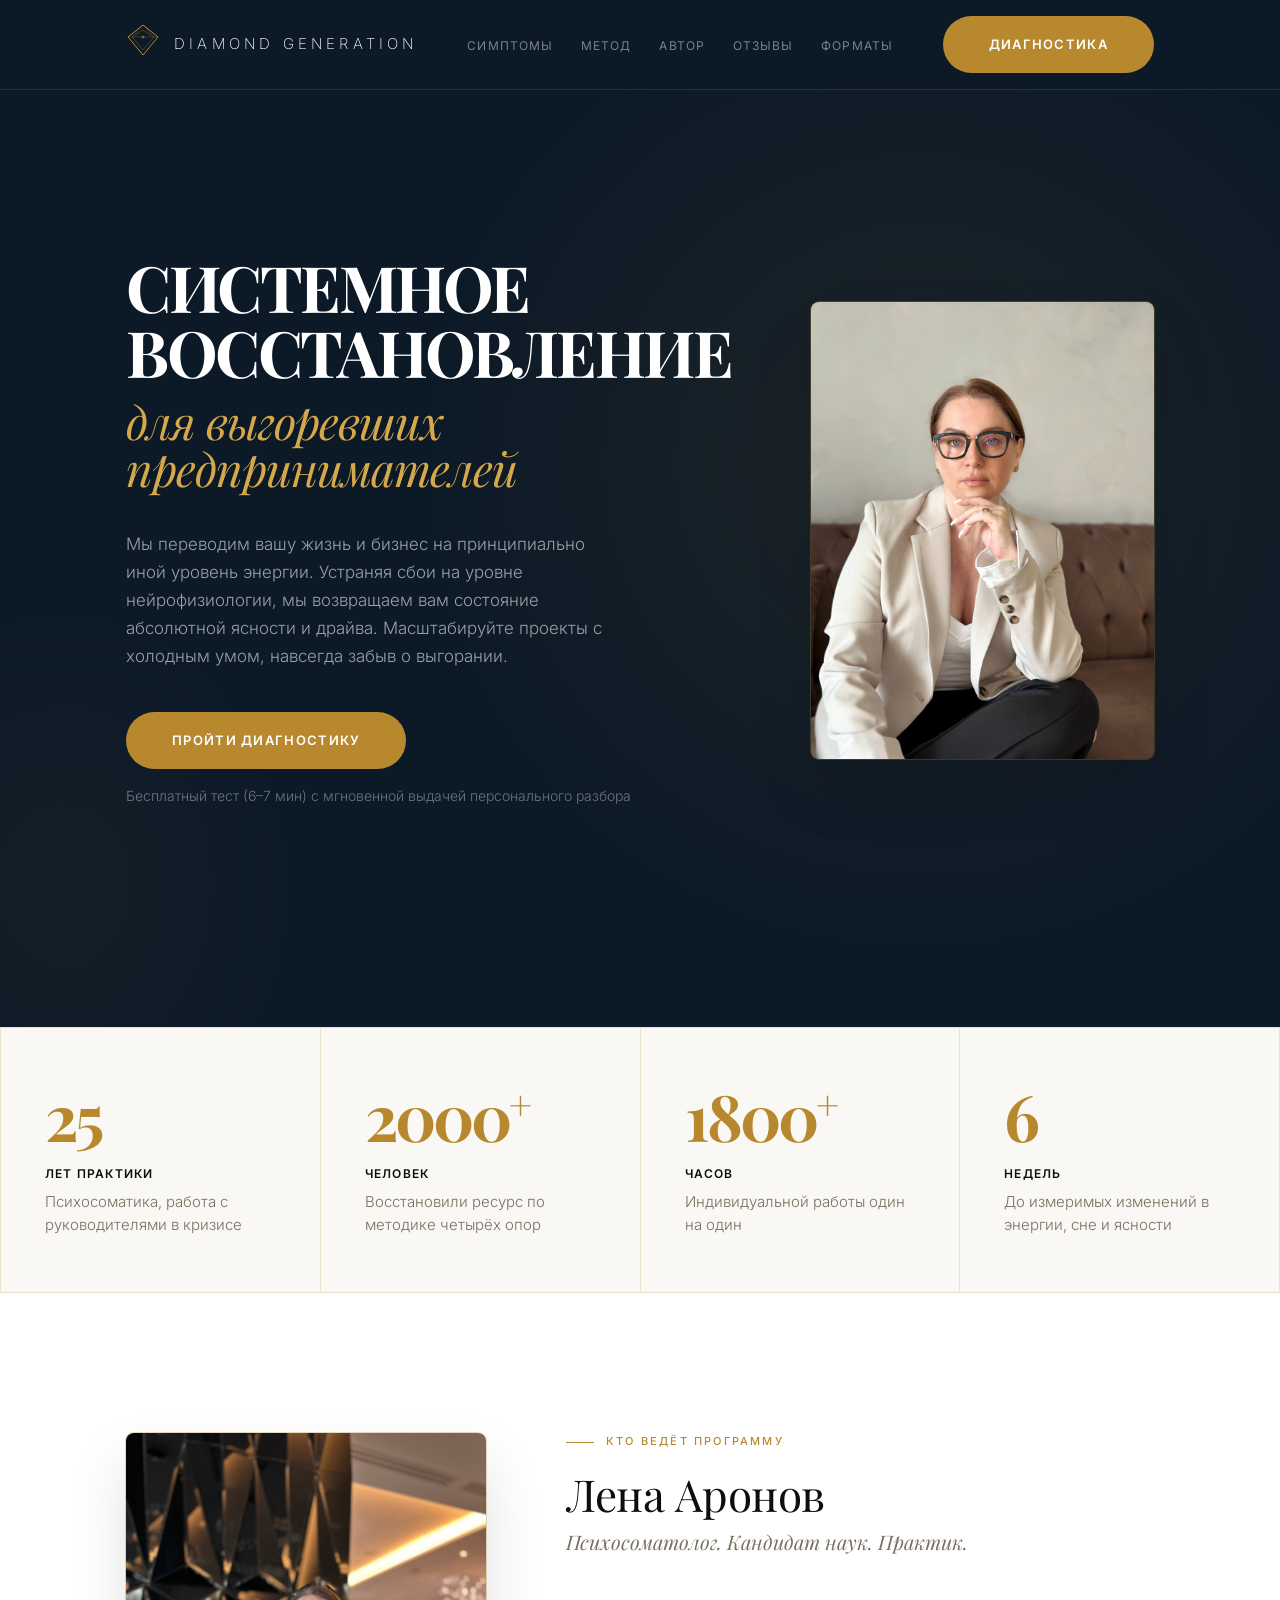
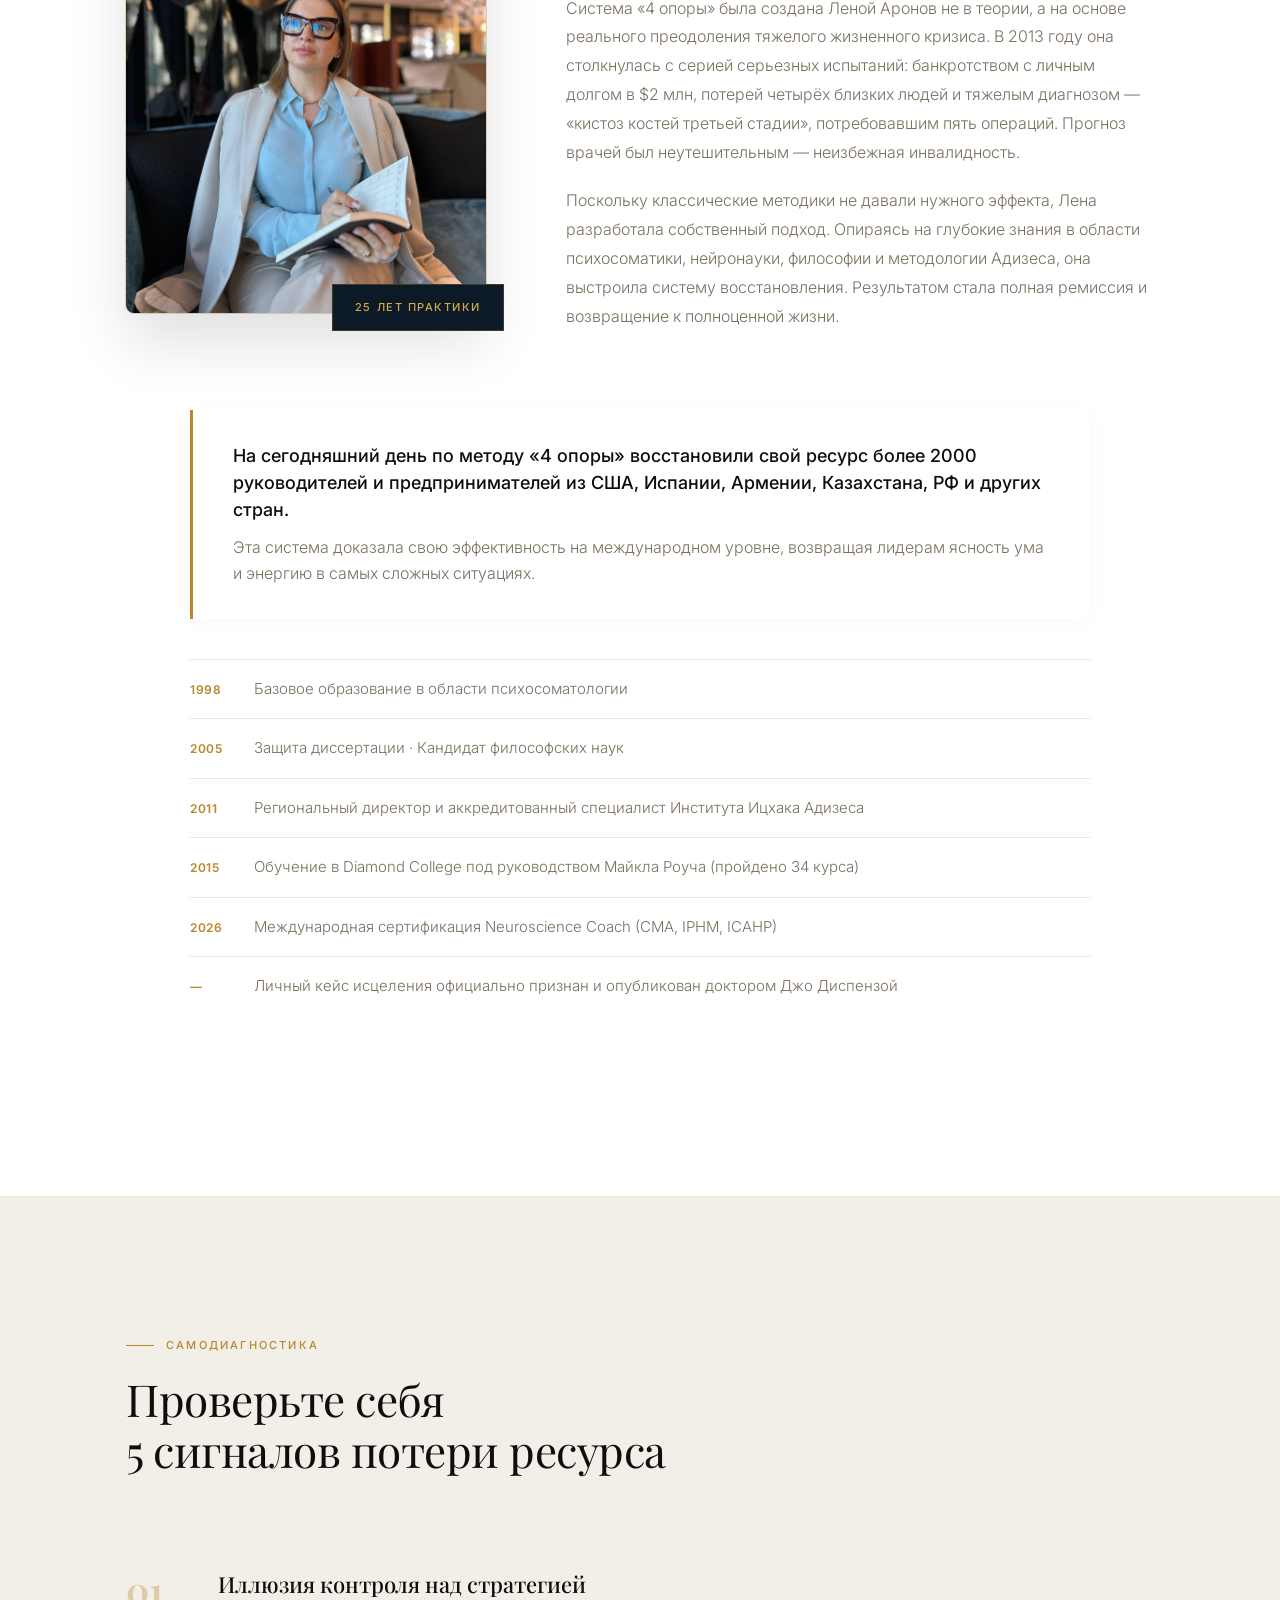
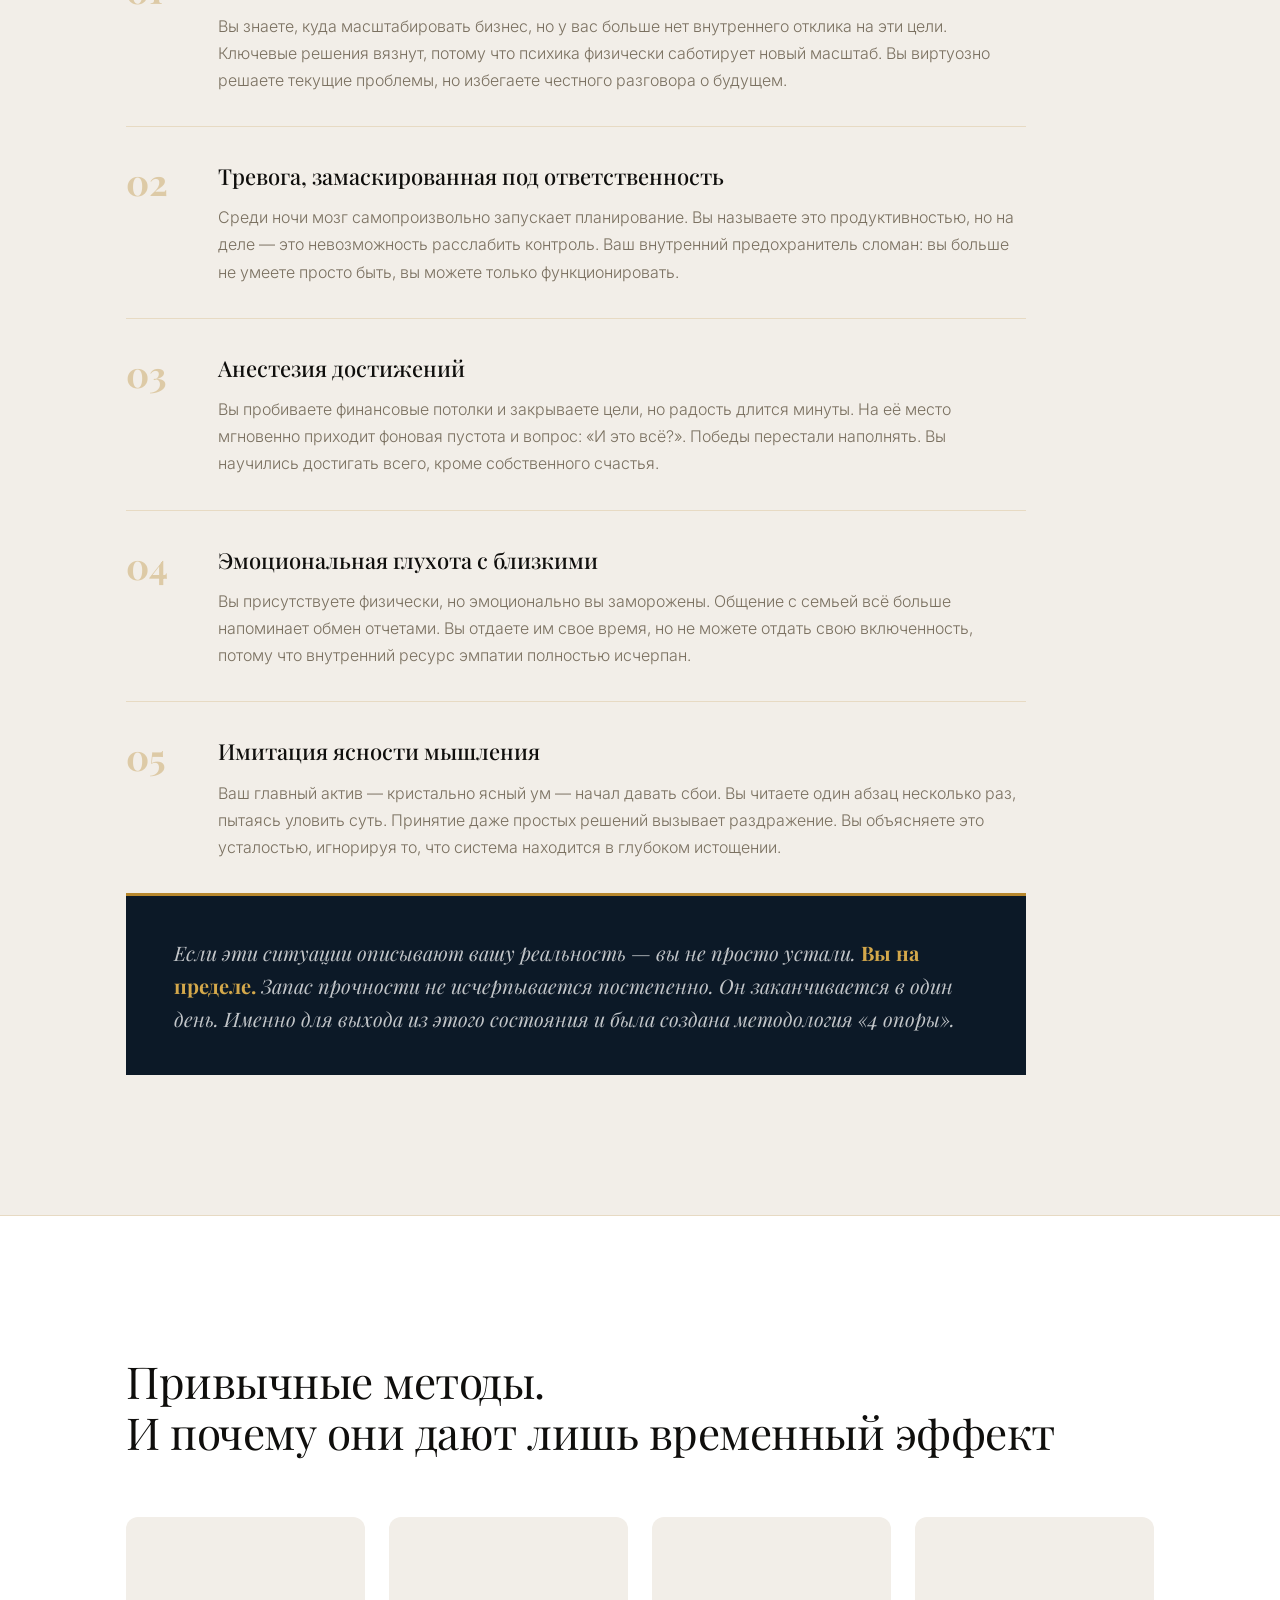
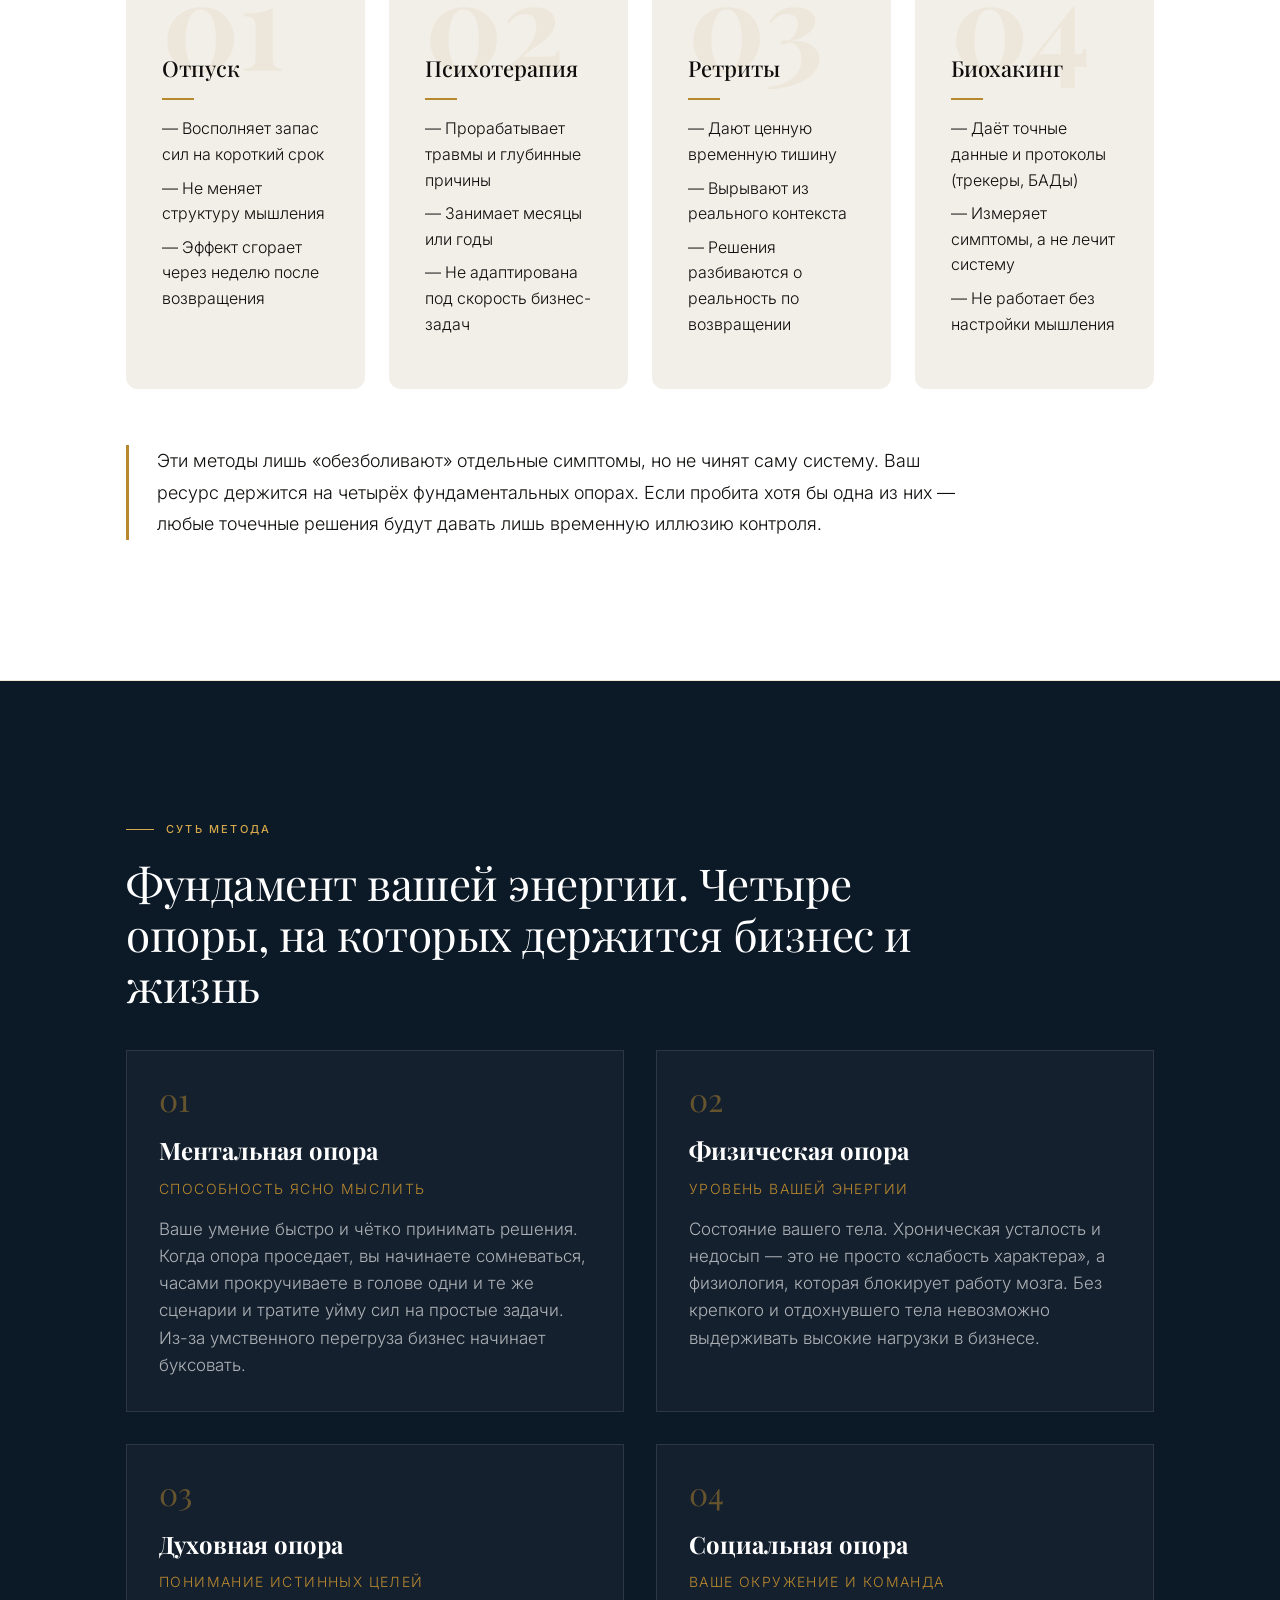
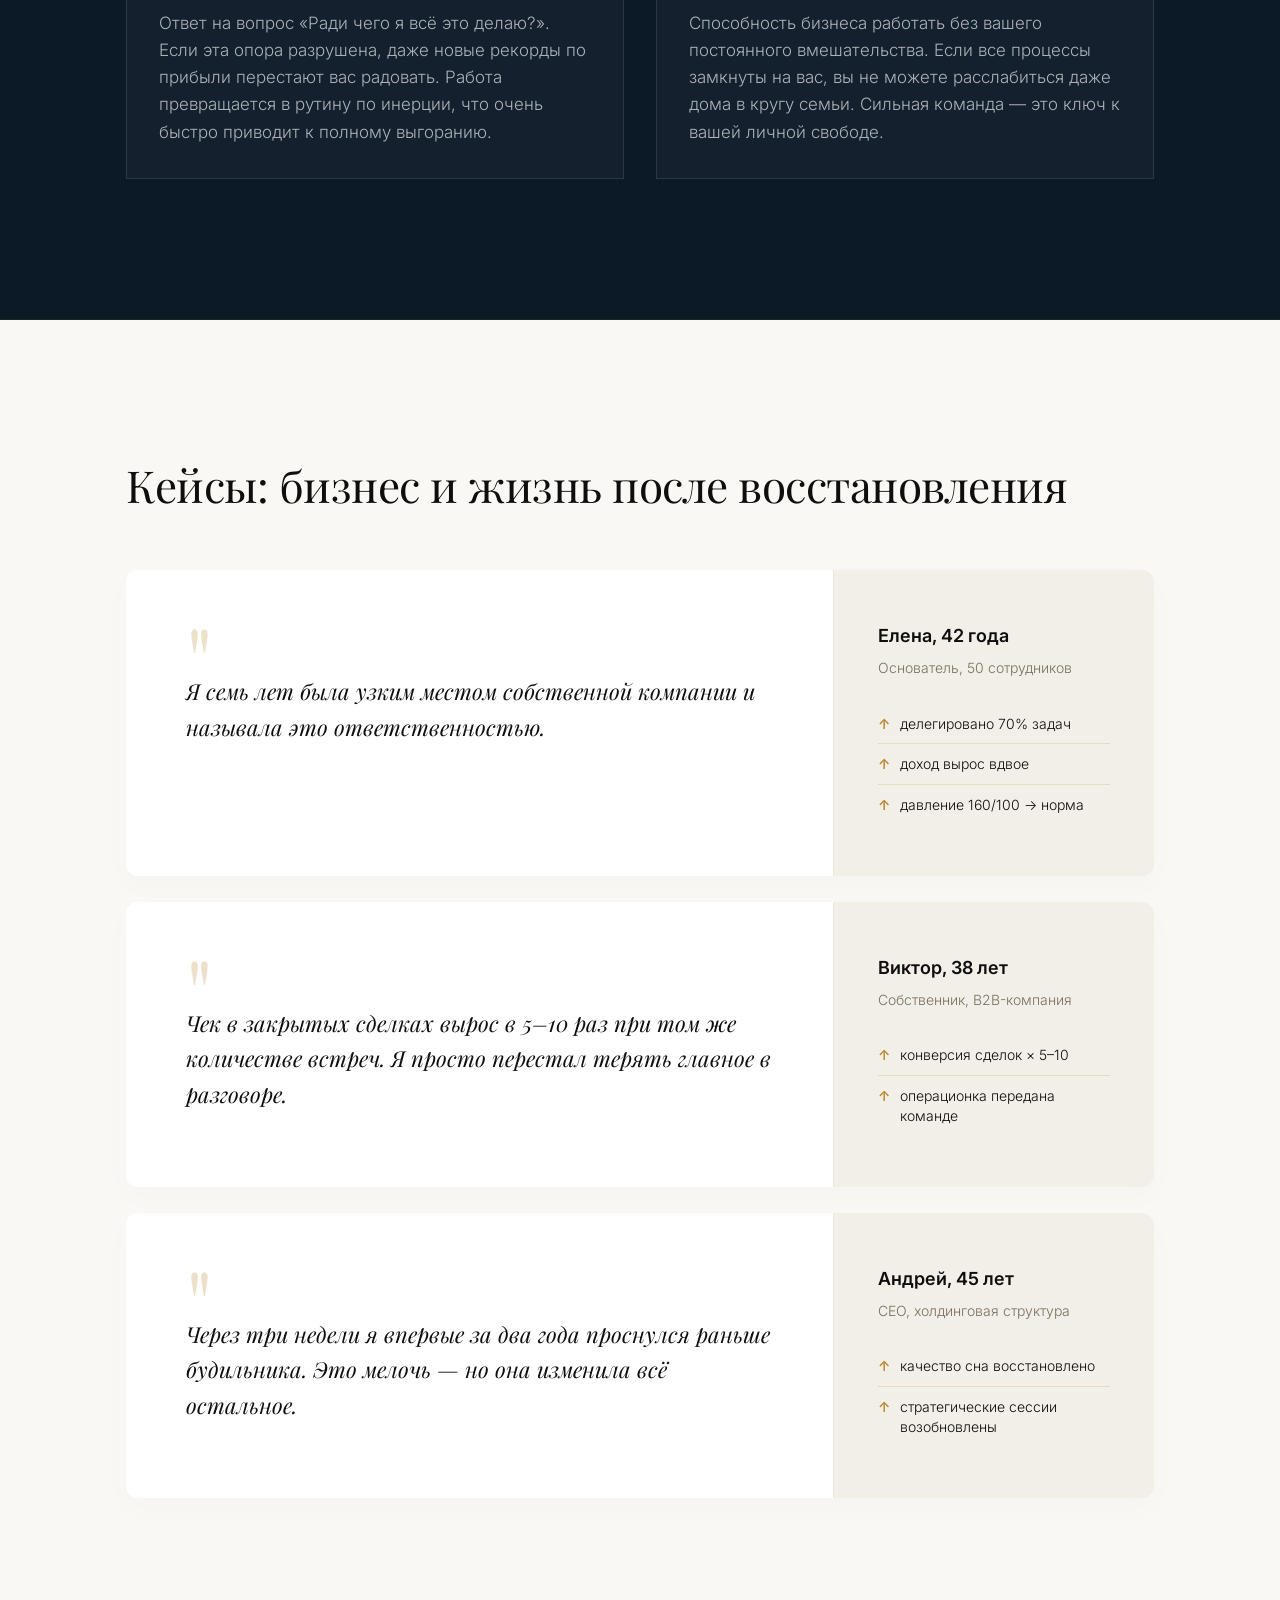
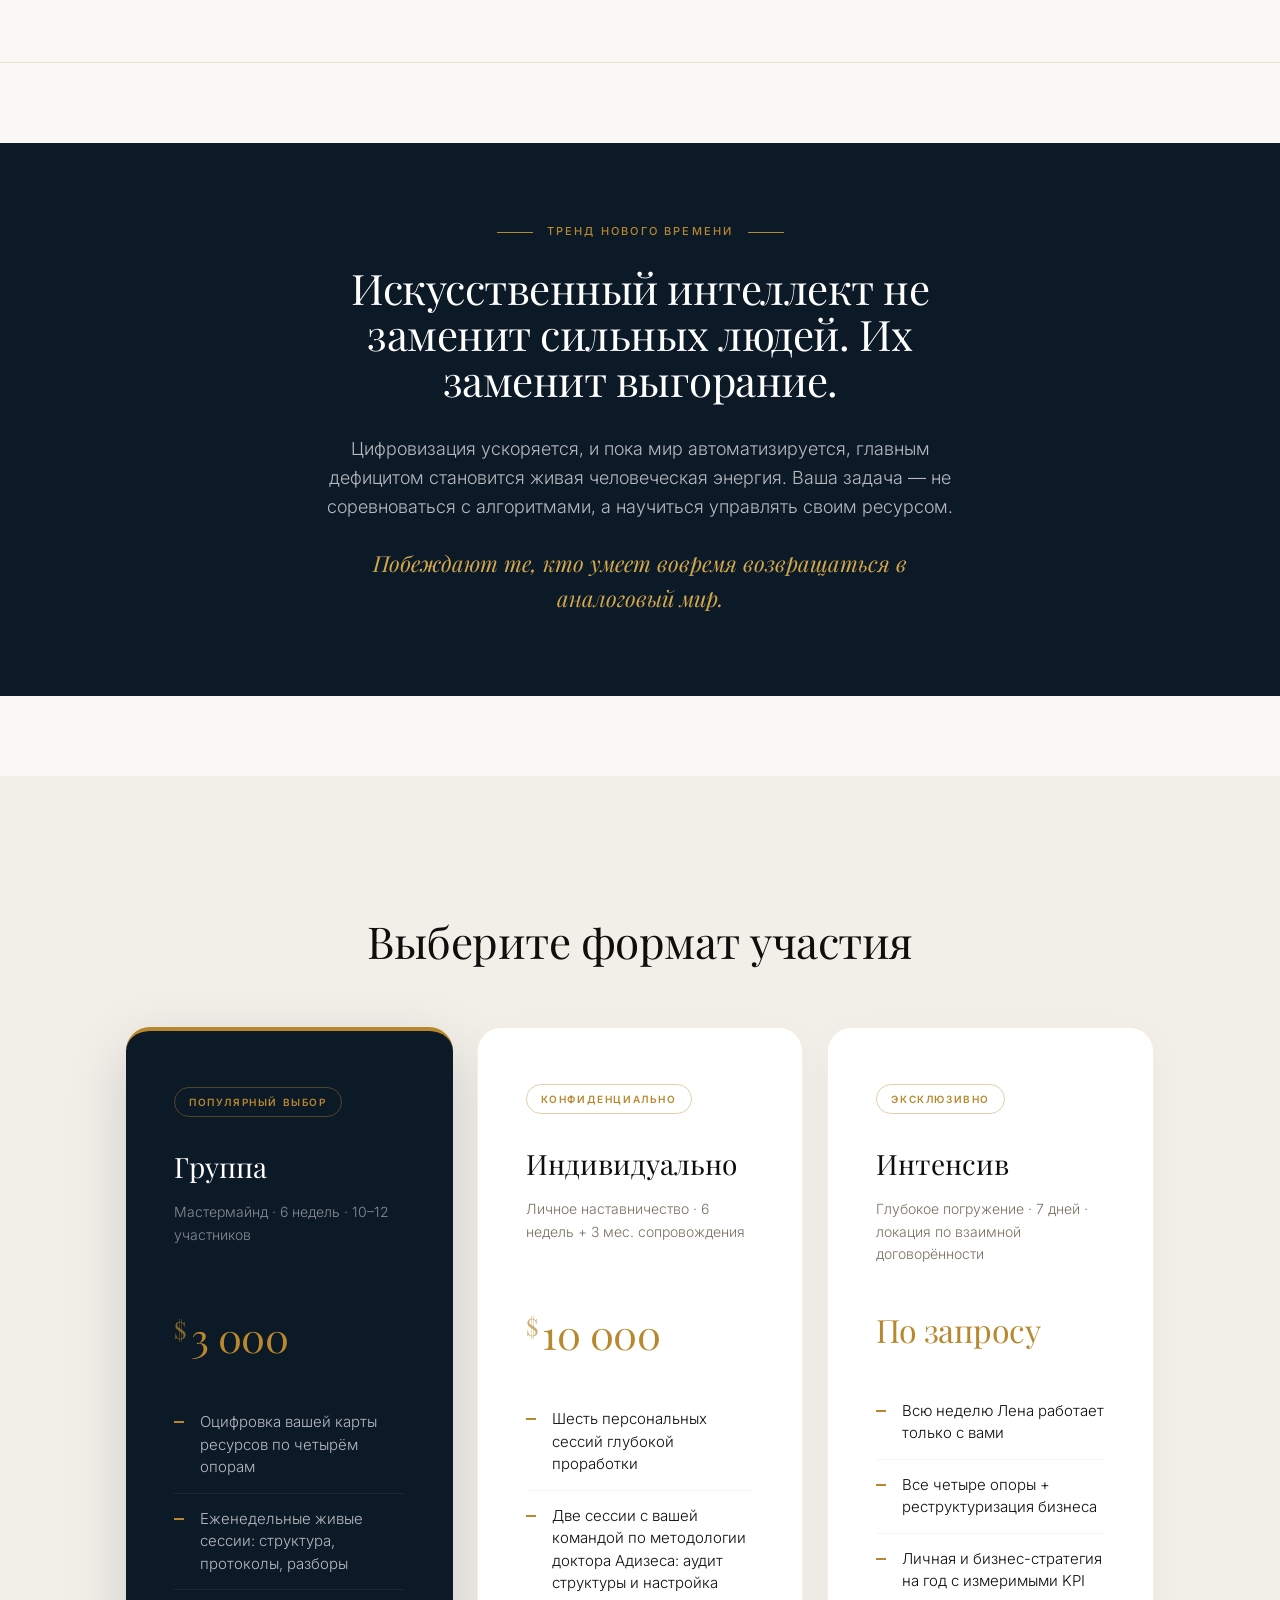
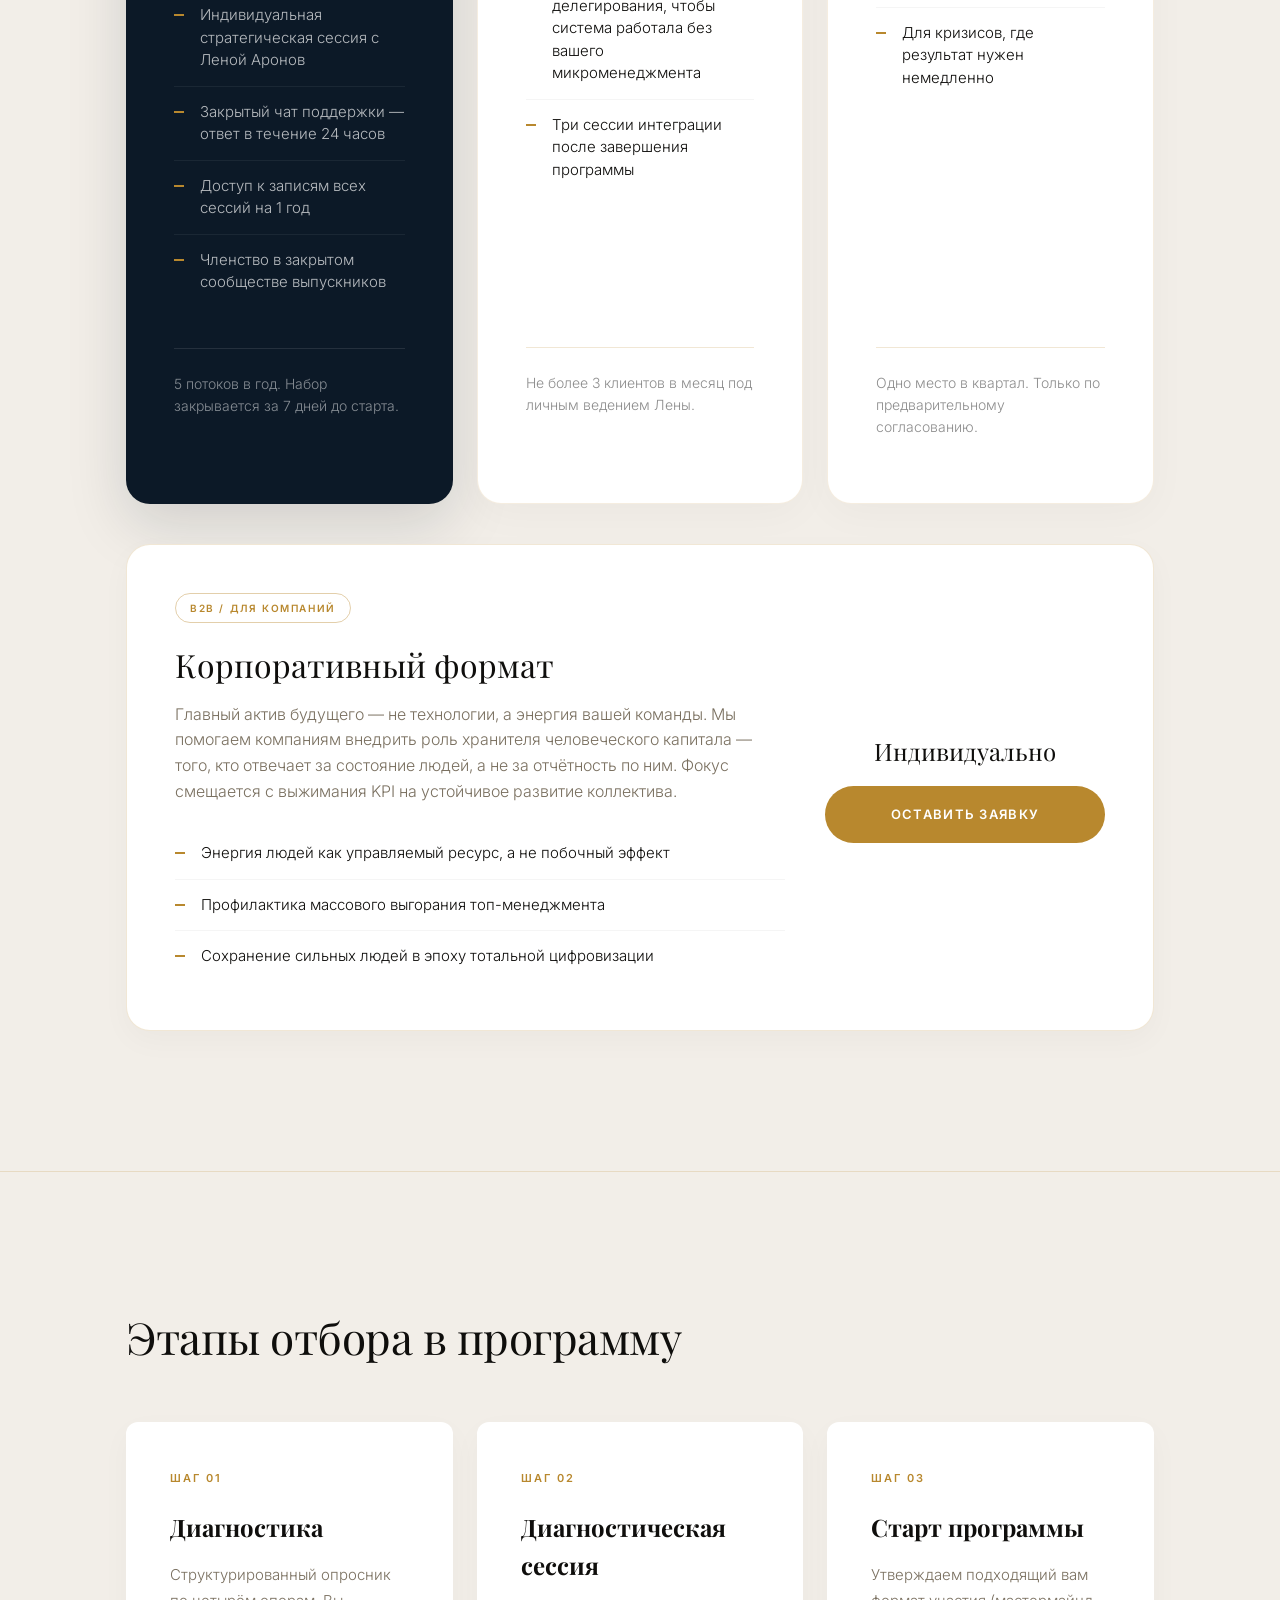
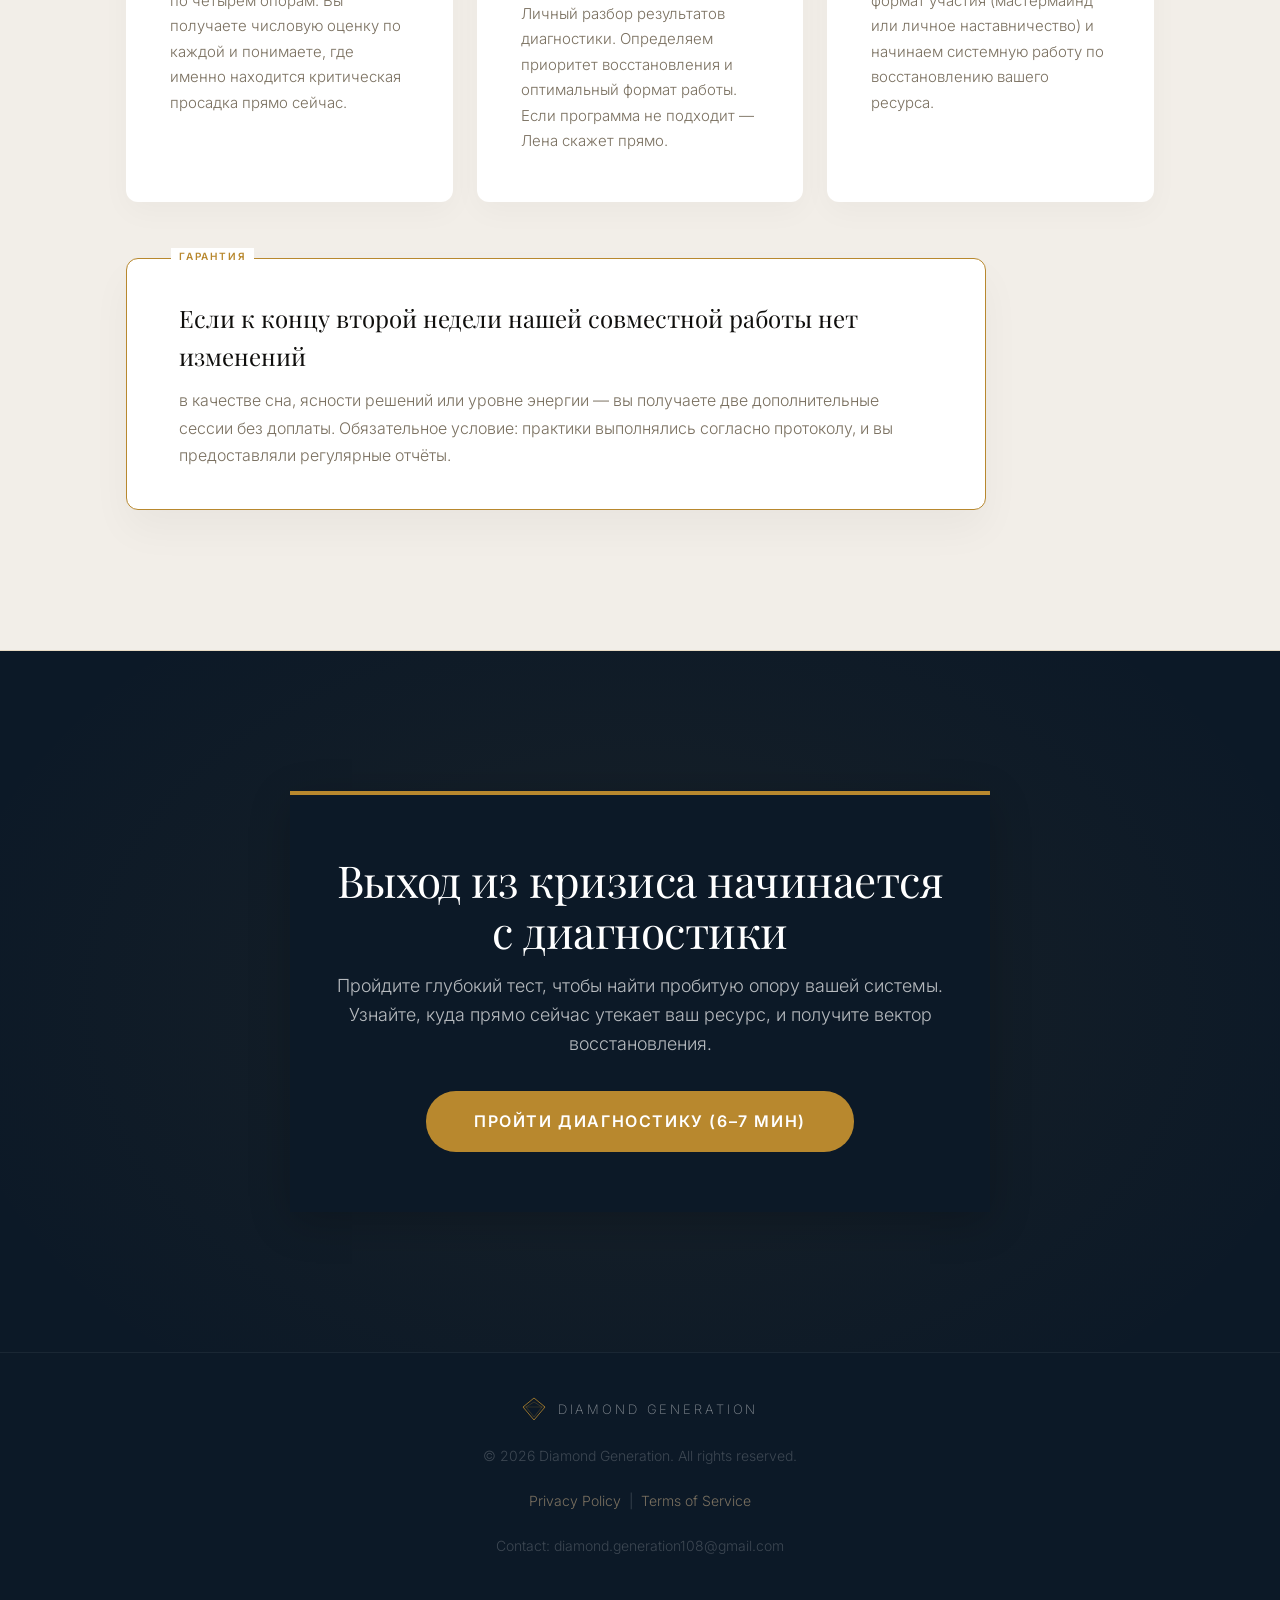
==== index.html @ dc69404a "Diamond Generation — diamondgeneration.store" ====
<!DOCTYPE html>
<html lang="ru">
<head>
<meta charset="utf-8">
<meta name="viewport" content="width=device-width, initial-scale=1">
<title>DIAMOND GENERATION · Программа «4 опоры» · Лена Аронов</title>
<meta name="description" content="Программа «4 опоры» — восстановление энергии и ясности для руководителей. Лена Аронов, Neuroscience-коуч.">
<link rel="preconnect" href="https://fonts.googleapis.com">
<link rel="preconnect" href="https://fonts.gstatic.com" crossorigin>
<link href="https://fonts.googleapis.com/css2?family=Playfair+Display:ital,wght@0,400;0,500;0,700;1,400&family=Inter:wght@300;400;500;600&display=swap" rel="stylesheet">
<link rel="stylesheet" href="css/style.css?v=45">
</head>
<body>

<!-- ══════════════════════════════════
     HEADER
     ══════════════════════════════════ -->
<header class="hdr">
  <div class="hdr-in">
    <!-- DIAMOND GENERATION logo -->
    <a href="index.html" class="logo" style="text-decoration: none; color: inherit;">
      <div class="logo-diamond">
        <svg viewBox="0 0 34 34" fill="none" xmlns="http://www.w3.org/2000/svg">
          <polygon points="17,2 32,14 17,32 2,14" fill="none" stroke="#b8882e" stroke-width="1"/>
          <polygon points="17,7 28,14 17,27 6,14" fill="none" stroke="#b8882e" stroke-width=".7" opacity=".5"/>
          <line x1="2" y1="14" x2="32" y2="14" stroke="#b8882e" stroke-width=".7" opacity=".4"/>
          <line x1="17" y1="2" x2="6" y2="14" stroke="#b8882e" stroke-width=".7" opacity=".35"/>
          <line x1="17" y1="2" x2="28" y2="14" stroke="#b8882e" stroke-width=".7" opacity=".35"/>
          <circle cx="17" cy="14" r="1.5" fill="#b8882e" opacity=".6"/>
        </svg>
      </div>
      <div class="logo-text">Diamond Generation</div>
    </a>

    <nav><ul class="nav">
      <li><a href="#signs">Симптомы</a></li>
      <li><a href="#pillars">Метод</a></li>
      <li><a href="#author">Автор</a></li>
      <li><a href="#testi">Отзывы</a></li>
      <li><a href="#formats">Форматы</a></li>
    </ul></nav>

    <div class="hdr-right">
      <a href="#cta" class="btn" id="btn-nav">Диагностика</a>
    </div>
  </div>
</header>

<!-- ══════════════════════════════════
     HERO
     ══════════════════════════════════ -->
<section class="hero">
  <div class="wrap">
    <div class="hero-grid">
      <div class="rl">

        <h1>СИСТЕМНОЕ<br>ВОССТАНОВЛЕНИЕ<br><em style="font-size:46px; letter-spacing: -1px; margin-top:14px; display:inline-block;">для выгоревших<br>предпринимателей</em></h1>
        <p class="hero-lead">Мы переводим вашу жизнь и бизнес на принципиально иной уровень энергии. Устраняя сбои на уровне нейрофизиологии, мы возвращаем вам состояние абсолютной ясности и драйва. Масштабируйте проекты с холодным умом, навсегда забыв о выгорании.</p>
        <a href="test.html" class="btn" id="btn-hero" style="margin-top: 24px; display: inline-block;">ПРОЙТИ ДИАГНОСТИКУ</a>
        <p class="hero-note" style="margin-top:16px; font-size:14px; color:rgba(255,255,255,.4);">Бесплатный тест (6–7 мин) с мгновенной выдачей персонального разбора</p>
      </div>
      <div class="rr hero-photo-col">
        <div class="hero-photo-frame">
          <div class="hpc tl"></div><div class="hpc tr"></div>
          <div class="hpc bl"></div><div class="hpc br"></div>
          <img src="photo.jpg" alt="Лена Аронов">
        </div>
      </div>
    </div>
  </div>
</section>

<!-- ══════════════════════════════════
     STATS
     ══════════════════════════════════ -->
<div class="stats-bar">
  <div class="stats-inner">
    <div class="stat r">
      <div class="stat-n">25</div>
      <div class="stat-title">Лет практики</div>
      <p class="stat-desc">Психосоматика, работа с руководителями в кризисе</p>
    </div>
    <div class="stat r" style="transition-delay:.1s">
      <div class="stat-n">2000<sup>+</sup></div>
      <div class="stat-title">Человек</div>
      <p class="stat-desc">Восстановили ресурс по методике четырёх опор</p>
    </div>
    <div class="stat r" style="transition-delay:.2s">
      <div class="stat-n">1800<sup>+</sup></div>
      <div class="stat-title">Часов</div>
      <p class="stat-desc">Индивидуальной работы один на один</p>
    </div>
    <div class="stat r" style="transition-delay:.3s">
      <div class="stat-n">6</div>
      <div class="stat-title">Недель</div>
      <p class="stat-desc">До измеримых изменений в энергии, сне и ясности</p>
    </div>
  </div>
</div>

<!-- ══════════════════════════════════
     АВТОР
     ══════════════════════════════════ -->
<section class="author" id="author">
  <div class="wrap">
    <div class="author-grid">
      <!-- фото слева -->
      <div class="rl author-photo-wrap">
        <div class="author-photo-frame">
          <img src="photo2.jpg" alt="Лена Аронов">
        </div>
        <div class="author-badge">25 лет практики</div>
      </div>
      <!-- текст справа -->
      <div class="rr author-text">
        <div class="author-eyebrow">Кто ведёт программу</div>
        <h2>Лена Аронов</h2>
        <p class="author-subtitle">Психосоматолог. Кандидат наук. Практик.</p>
        <div class="author-bio">
          <p>Система «4 опоры» была создана Леной Аронов не в теории, а на основе реального преодоления тяжелого жизненного кризиса. В 2013 году она столкнулась с серией серьезных испытаний: банкротством с личным долгом в $2 млн, потерей четырёх близких людей и тяжелым диагнозом — «кистоз костей третьей стадии», потребовавшим пять операций. Прогноз врачей был неутешительным — неизбежная инвалидность.</p>
          <p>Поскольку классические методики не давали нужного эффекта, Лена разработала собственный подход. Опираясь на глубокие знания в области психосоматики, нейронауки, философии и методологии Адизеса, она выстроила систему восстановления. Результатом стала полная ремиссия и возвращение к полноценной жизни.</p>
        </div>
        </div>
      </div>
    </div>
    
    <div class="author-highlight" style="margin:60px auto 40px; max-width:900px; padding:32px 40px; background:var(--card); border-left:3px solid var(--gold); border-radius:0 8px 8px 0; box-shadow:0 4px 20px rgba(0,0,0,0.03);">
      <p style="margin:0; font-size:18px; color:var(--ink); font-weight:500; line-height:1.5;">На сегодняшний день по методу «4 опоры» восстановили свой ресурс более 2000 руководителей и предпринимателей из США, Испании, Армении, Казахстана, РФ и других стран.</p>
      <p style="margin:12px 0 0; color:var(--muted); font-size:16px;">Эта система доказала свою эффективность на международном уровне, возвращая лидерам ясность ума и энергию в самых сложных ситуациях.</p>
    </div>

    <!-- Регалии — горизонтальные строки с годом -->
    <div class="creds r" style="max-width:900px; margin:0 auto 40px; border-top:1px solid var(--line);">
      <div class="cred-row">
        <div class="cred-year">1998</div>
        <div class="cred-text">Базовое образование в области психосоматологии</div>
      </div>
      <div class="cred-row">
        <div class="cred-year">2005</div>
        <div class="cred-text">Защита диссертации · Кандидат философских наук</div>
      </div>
      <div class="cred-row">
        <div class="cred-year">2011</div>
        <div class="cred-text">Региональный директор и аккредитованный специалист Института Ицхака Адизеса</div>
      </div>
      <div class="cred-row">
        <div class="cred-year">2015</div>
        <div class="cred-text">Обучение в Diamond College под руководством Майкла Роуча (пройдено 34 курса)</div>
      </div>
      <div class="cred-row">
        <div class="cred-year">2026</div>
        <div class="cred-text">Международная сертификация Neuroscience Coach (CMA, IPHM, ICAHP)</div>
      </div>
      <div class="cred-row">
        <div class="cred-year">—</div>
        <div class="cred-text">Личный кейс исцеления официально признан и опубликован доктором Джо Диспензой</div>
      </div>
    </div>
  </div>
</section>

<!-- ══════════════════════════════════
     СИМПТОМЫ
     ══════════════════════════════════ -->
<section class="signs" id="signs">
  <div class="wrap">
    <div class="signs-eyebrow r">Самодиагностика</div>
    <h2 class="r">Проверьте себя<br>5 сигналов потери ресурса</h2>

    <ul class="signs-list">
      <li class="sign-row r">
        <div class="sign-idx">01</div>
        <div>
          <h3>Иллюзия контроля над стратегией</h3>
          <p>Вы знаете, куда масштабировать бизнес, но у вас больше нет внутреннего отклика на эти цели. Ключевые решения вязнут, потому что психика физически саботирует новый масштаб. Вы виртуозно решаете текущие проблемы, но избегаете честного разговора о будущем.</p>
        </div>
      </li>
      <li class="sign-row r" style="transition-delay:.07s">
        <div class="sign-idx">02</div>
        <div>
          <h3>Тревога, замаскированная под ответственность</h3>
          <p>Среди ночи мозг самопроизвольно запускает планирование. Вы называете это продуктивностью, но на деле — это невозможность расслабить контроль. Ваш внутренний предохранитель сломан: вы больше не умеете просто быть, вы можете только функционировать.</p>
        </div>
      </li>
      <li class="sign-row r" style="transition-delay:.14s">
        <div class="sign-idx">03</div>
        <div>
          <h3>Анестезия достижений</h3>
          <p>Вы пробиваете финансовые потолки и закрываете цели, но радость длится минуты. На её место мгновенно приходит фоновая пустота и вопрос: «И это всё?». Победы перестали наполнять. Вы научились достигать всего, кроме собственного счастья.</p>
        </div>
      </li>
      <li class="sign-row r" style="transition-delay:.21s">
        <div class="sign-idx">04</div>
        <div>
          <h3>Эмоциональная глухота с близкими</h3>
          <p>Вы присутствуете физически, но эмоционально вы заморожены. Общение с семьей всё больше напоминает обмен отчетами. Вы отдаете им свое время, но не можете отдать свою включенность, потому что внутренний ресурс эмпатии полностью исчерпан.</p>
        </div>
      </li>
      <li class="sign-row r" style="transition-delay:.28s">
        <div class="sign-idx">05</div>
        <div>
          <h3>Имитация ясности мышления</h3>
          <p>Ваш главный актив — кристально ясный ум — начал давать сбои. Вы читаете один абзац несколько раз, пытаясь уловить суть. Принятие даже простых решений вызывает раздражение. Вы объясняете это усталостью, игнорируя то, что система находится в глубоком истощении.</p>
        </div>
      </li>
    </ul>

    <!-- Вывод визуально прикреплён к списку — без отрыва -->
    <div class="signs-verdict r">
      <p>Если эти ситуации описывают вашу реальность — вы не просто устали. <strong>Вы на пределе.</strong> Запас прочности не исчерпывается постепенно. Он заканчивается в один день. Именно для выхода из этого состояния и была создана методология «4 опоры».</p>
    </div>
  </div>
</section>

<!-- ══════════════════════════════════
     ПОЧЕМУ НЕ СРАБОТАЛО
     ══════════════════════════════════ -->
<section class="why">
  <div class="wrap">
    <h2 class="r">Привычные методы.<br>И почему они дают лишь временный эффект</h2>
    <div class="why-grid r">
      <div class="why-card">
        <span class="why-card-deco">01</span>
        <h3>Отпуск</h3>
        <ul style="list-style: none; padding: 0; font-size: 16px; margin-top: 16px;">
          <li style="margin-bottom: 8px;">— Восполняет запас сил на короткий срок</li>
          <li style="margin-bottom: 8px;">— Не меняет структуру мышления</li>
          <li style="margin-bottom: 8px;">— Эффект сгорает через неделю после возвращения</li>
        </ul>
      </div>
      <div class="why-card">
        <span class="why-card-deco">02</span>
        <h3>Психотерапия</h3>
        <ul style="list-style: none; padding: 0; font-size: 16px; margin-top: 16px;">
          <li style="margin-bottom: 8px;">— Прорабатывает травмы и глубинные причины</li>
          <li style="margin-bottom: 8px;">— Занимает месяцы или годы</li>
          <li style="margin-bottom: 8px;">— Не адаптирована под скорость бизнес-задач</li>
        </ul>
      </div>
      <div class="why-card">
        <span class="why-card-deco">03</span>
        <h3>Ретриты</h3>
        <ul style="list-style: none; padding: 0; font-size: 16px; margin-top: 16px;">
          <li style="margin-bottom: 8px;">— Дают ценную временную тишину</li>
          <li style="margin-bottom: 8px;">— Вырывают из реального контекста</li>
          <li style="margin-bottom: 8px;">— Решения разбиваются о реальность по возвращении</li>
        </ul>
      </div>
      <div class="why-card">
        <span class="why-card-deco">04</span>
        <h3>Биохакинг</h3>
        <ul style="list-style: none; padding: 0; font-size: 16px; margin-top: 16px;">
          <li style="margin-bottom: 8px;">— Даёт точные данные и протоколы (трекеры, БАДы)</li>
          <li style="margin-bottom: 8px;">— Измеряет симптомы, а не лечит систему</li>
          <li style="margin-bottom: 8px;">— Не работает без настройки мышления</li>
        </ul>
      </div>
    </div>
    <p class="why-conclusion r">
      Эти методы лишь «обезболивают» отдельные симптомы, но не чинят саму систему. Ваш ресурс держится на четырёх фундаментальных опорах. Если пробита хотя бы одна из них — любые точечные решения будут давать лишь временную иллюзию контроля.
    </p>
  </div>
</section>

<!-- ══════════════════════════════════
     ЧЕТЫРЕ ОПОРЫ
     ══════════════════════════════════ -->
<section class="pillars" id="pillars">
  <div class="wrap">
    <div class="pillars-eyebrow">Суть метода</div>
    <h2 class="r" style="max-width:800px; margin-bottom:10px;">Фундамент вашей энергии. Четыре опоры, на которых держится бизнес и жизнь</h2>
    <div class="static-pillars" style="display:grid; grid-template-columns:1fr 1fr; gap:32px; margin-top:40px;">
      <div class="st-card" style="background:rgba(255,255,255,0.03); padding:32px; border:1px solid rgba(255,255,255,0.1);">
        <div style="font-size:32px; color:var(--gold); font-family:var(--serif); line-height:1; opacity:0.5; margin-bottom:16px;">01</div>
        <h3 style="font-family:var(--serif); font-size:24px; color:var(--white); margin:0 0 8px;">Ментальная опора</h3>
        <div style="font-size:14px; text-transform:uppercase; letter-spacing:0.1em; color:var(--gold); margin-bottom:16px;">Способность ясно мыслить</div>
        <p style="color:rgba(255,255,255,0.65); line-height:1.6; margin:0;">Ваше умение быстро и чётко принимать решения. Когда опора проседает, вы начинаете сомневаться, часами прокручиваете в голове одни и те же сценарии и тратите уйму сил на простые задачи. Из-за умственного перегруза бизнес начинает буксовать.</p>
      </div>

      <div class="st-card" style="background:rgba(255,255,255,0.03); padding:32px; border:1px solid rgba(255,255,255,0.1);">
        <div style="font-size:32px; color:var(--gold); font-family:var(--serif); line-height:1; opacity:0.5; margin-bottom:16px;">02</div>
        <h3 style="font-family:var(--serif); font-size:24px; color:var(--white); margin:0 0 8px;">Физическая опора</h3>
        <div style="font-size:14px; text-transform:uppercase; letter-spacing:0.1em; color:var(--gold); margin-bottom:16px;">Уровень вашей энергии</div>
        <p style="color:rgba(255,255,255,0.65); line-height:1.6; margin:0;">Состояние вашего тела. Хроническая усталость и недосып — это не просто «слабость характера», а физиология, которая блокирует работу мозга. Без крепкого и отдохнувшего тела невозможно выдерживать высокие нагрузки в бизнесе.</p>
      </div>

      <div class="st-card" style="background:rgba(255,255,255,0.03); padding:32px; border:1px solid rgba(255,255,255,0.1);">
        <div style="font-size:32px; color:var(--gold); font-family:var(--serif); line-height:1; opacity:0.5; margin-bottom:16px;">03</div>
        <h3 style="font-family:var(--serif); font-size:24px; color:var(--white); margin:0 0 8px;">Духовная опора</h3>
        <div style="font-size:14px; text-transform:uppercase; letter-spacing:0.1em; color:var(--gold); margin-bottom:16px;">Понимание истинных целей</div>
        <p style="color:rgba(255,255,255,0.65); line-height:1.6; margin:0;">Ответ на вопрос «Ради чего я всё это делаю?». Если эта опора разрушена, даже новые рекорды по прибыли перестают вас радовать. Работа превращается в рутину по инерции, что очень быстро приводит к полному выгоранию.</p>
      </div>

      <div class="st-card" style="background:rgba(255,255,255,0.03); padding:32px; border:1px solid rgba(255,255,255,0.1);">
        <div style="font-size:32px; color:var(--gold); font-family:var(--serif); line-height:1; opacity:0.5; margin-bottom:16px;">04</div>
        <h3 style="font-family:var(--serif); font-size:24px; color:var(--white); margin:0 0 8px;">Социальная опора</h3>
        <div style="font-size:14px; text-transform:uppercase; letter-spacing:0.1em; color:var(--gold); margin-bottom:16px;">Ваше окружение и команда</div>
        <p style="color:rgba(255,255,255,0.65); line-height:1.6; margin:0;">Способность бизнеса работать без вашего постоянного вмешательства. Если все процессы замкнуты на вас, вы не можете расслабиться даже дома в кругу семьи. Сильная команда — это ключ к вашей личной свободе.</p>
      </div>
    </div>

  </div>
</section>

<!-- ══════════════════════════════════
     ОТЗЫВЫ
     ══════════════════════════════════ -->
<section class="testi" id="testi">
  <div class="wrap">
    <h2 class="r">Кейсы: бизнес и жизнь после восстановления</h2>
    <div class="testi-list">

      <div class="testi-card r">
        <div class="testi-quote-col">
          <span class="testi-quote-mark">"</span>
          <div class="testi-quote-text">Я семь лет была узким местом собственной компании и называла это ответственностью.</div>
        </div>
        <div class="testi-meta-col">
          <div class="testi-name">Елена, 42 года</div>
          <div class="testi-role">Основатель, 50 сотрудников</div>
          <div class="testi-results">
            <div class="testi-result-item">делегировано 70% задач</div>
            <div class="testi-result-item">доход вырос вдвое</div>
            <div class="testi-result-item">давление 160/100 → норма</div>
          </div>
        </div>
      </div>

      <div class="testi-card r" style="transition-delay:.1s">
        <div class="testi-quote-col">
          <span class="testi-quote-mark">"</span>
          <div class="testi-quote-text">Чек в закрытых сделках вырос в 5–10 раз при том же количестве встреч. Я просто перестал терять главное в разговоре.</div>
        </div>
        <div class="testi-meta-col">
          <div class="testi-name">Виктор, 38 лет</div>
          <div class="testi-role">Собственник, B2B-компания</div>
          <div class="testi-results">
            <div class="testi-result-item">конверсия сделок × 5–10</div>
            <div class="testi-result-item">операционка передана команде</div>
          </div>
        </div>
      </div>


      <div class="testi-card r" style="transition-delay:.2s">
        <div class="testi-quote-col">
          <span class="testi-quote-mark">"</span>
          <div class="testi-quote-text">Через три недели я впервые за два года проснулся раньше будильника. Это мелочь — но она изменила всё остальное.</div>
        </div>
        <div class="testi-meta-col">
          <div class="testi-name">Андрей, 45 лет</div>
          <div class="testi-role">CEO, холдинговая структура</div>
          <div class="testi-results">
            <div class="testi-result-item">качество сна восстановлено</div>
            <div class="testi-result-item">стратегические сессии возобновлены</div>
          </div>
        </div>
      </div>

    </div>
  </div>
</section>

<!-- ══════════════════════════════════
     AI TREND MANIFESTO
     ══════════════════════════════════ -->
<section class="ai-trend" style="padding: 80px 24px; background: var(--navy); color: var(--paper); text-align: center; margin: 80px 0;">
  <div class="wrap" style="max-width: 760px; padding-bottom: 0;">
    <div class="hero-kicker" style="justify-content: center; margin-bottom: 24px;"><span></span>ТРЕНД НОВОГО ВРЕМЕНИ<span></span></div>
    <h2 style="color: var(--white); font-size: clamp(28px, 4vw, 42px); line-height: 1.1; margin-bottom: 32px; letter-spacing: -0.5px;">Искусственный интеллект не заменит сильных людей. Их заменит выгорание.</h2>
    <p style="font-size: 18px; color: rgba(255,255,255,0.7); margin-bottom: 24px;">Цифровизация ускоряется, и пока мир автоматизируется, главным дефицитом становится живая человеческая энергия. Ваша задача — не соревноваться с алгоритмами, а научиться управлять своим ресурсом.</p>
    <p style="font-size: 22px; color: var(--goldl); font-style: italic; font-family: var(--serif);">Побеждают те, кто умеет вовремя возвращаться в аналоговый мир.</p>
  </div>
</section>

<!-- ══════════════════════════════════
     ФОРМАТЫ
     ══════════════════════════════════ -->
<section class="formats" id="formats">
  <div class="wrap">
    <h2 class="r">Выберите формат участия</h2>
    <div class="formats-grid">

      <div class="fmt featured r" style="transition-delay:.05s">
        <div class="fmt-top">
          <div class="fmt-badge">Популярный выбор</div>
          <h3>Группа</h3>
          <div class="fmt-sub">Мастермайнд · 6 недель · 10–12 участников</div>
        </div>
        <div class="fmt-price"><span>$</span>3 000</div>
        <ul class="fmt-list">
          <li>Оцифровка вашей карты ресурсов по четырём опорам</li>
          <li>Еженедельные живые сессии: структура, протоколы, разборы</li>
          <li>Индивидуальная стратегическая сессия с Леной Аронов</li>
          <li>Закрытый чат поддержки — ответ в течение 24 часов</li>
          <li>Доступ к записям всех сессий на 1 год</li>
          <li>Членство в закрытом сообществе выпускников</li>
        </ul>
        <div class="fmt-limit">5 потоков в год. Набор закрывается за 7 дней до старта.</div>
      </div>

      <div class="fmt r" style="transition-delay:.15s">
        <div class="fmt-top">
          <div class="fmt-badge">Конфиденциально</div>
          <h3>Индивидуально</h3>
          <div class="fmt-sub">Личное наставничество · 6 недель + 3 мес. сопровождения</div>
        </div>
        <div class="fmt-price"><span>$</span>10 000</div>
        <ul class="fmt-list">
          <li>Шесть персональных сессий глубокой проработки</li>
          <li>Две сессии с вашей командой по методологии доктора Адизеса: аудит структуры и настройка делегирования, чтобы система работала без вашего микроменеджмента</li>
          <li>Три сессии интеграции после завершения программы</li>

        </ul>
        <div class="fmt-limit">Не более 3 клиентов в месяц под личным ведением Лены.</div>
      </div>

      <div class="fmt r" style="transition-delay:.25s">
        <div class="fmt-top">
          <div class="fmt-badge">Эксклюзивно</div>
          <h3>Интенсив</h3>
          <div class="fmt-sub">Глубокое погружение · 7 дней · локация по взаимной договорённости</div>
        </div>
        <div class="fmt-price" style="font-size:32px;letter-spacing:-.5px;">По запросу</div>
        <ul class="fmt-list">
          <li>Всю неделю Лена работает только с вами</li>
          <li>Все четыре опоры + реструктуризация бизнеса</li>
          <li>Личная и бизнес-стратегия на год с измеримыми KPI</li>
          <li>Для кризисов, где результат нужен немедленно</li>
        </ul>
        <div class="fmt-limit">Одно место в квартал. Только по предварительному согласованию.</div>
      </div>

    </div>

    <div class="corporate-banner r" style="margin-top: 40px; background: var(--white); padding: 48px; border-radius: 24px; box-shadow: 0 10px 30px rgba(0,0,0,0.03); display: flex; flex-wrap: wrap; gap: 40px; align-items: center; border: 1px solid var(--line);">
      <div style="flex: 1; min-width: 300px;">
        <div class="fmt-badge" style="margin-bottom: 16px;">B2B / Для компаний</div>
        <h3 style="font-family: var(--serif); font-size: 32px; margin: 0 0 12px; font-weight: 400;">Корпоративный формат</h3>
        <p style="color: var(--muted); font-size: 16px; margin: 0 0 24px;">Главный актив будущего — не технологии, а энергия вашей команды. Мы помогаем компаниям внедрить роль хранителя человеческого капитала — того, кто отвечает за состояние людей, а не за отчётность по ним. Фокус смещается с выжимания KPI на устойчивое развитие коллектива.</p>
        <ul class="fmt-list" style="margin-bottom: 0;">
          <li>Энергия людей как управляемый ресурс, а не побочный эффект</li>
          <li>Профилактика массового выгорания топ-менеджмента</li>
          <li>Сохранение сильных людей в эпоху тотальной цифровизации</li>
        </ul>
      </div>
      <div style="flex: 0 0 auto; width: 100%; max-width: 280px; text-align: center;">
        <div style="font-family: var(--serif); font-size: 24px; margin-bottom: 16px;">Индивидуально</div>
        <a href="mailto:diamond.generation108@gmail.com?subject=Корпоративный формат (B2B) - Заявка" class="btn" style="width: 100%;">ОСТАВИТЬ ЗАЯВКУ</a>
      </div>
    </div>

  </div>
</section>

<!-- ══════════════════════════════════
     КАК НАЧАТЬ
     ══════════════════════════════════ -->
<section class="howto">
  <div class="wrap">
    <h2 class="r">Этапы отбора в программу</h2>
    <div class="steps">
      <div class="step r">
        <div class="step-num">Шаг 01</div>
        <h3>Диагностика</h3>
        <p>Структурированный опросник по четырём опорам. Вы получаете числовую оценку по каждой и понимаете, где именно находится критическая просадка прямо сейчас.</p>
      </div>
      <div class="step r" style="transition-delay:.1s">
        <div class="step-num">Шаг 02</div>
        <h3>Диагностическая сессия</h3>
        <p>Личный разбор результатов диагностики. Определяем приоритет восстановления и оптимальный формат работы. Если программа не подходит — Лена скажет прямо.</p>
      </div>
      <div class="step r" style="transition-delay:.2s">
        <div class="step-num">Шаг 03</div>
        <h3>Старт программы</h3>
        <p>Утверждаем подходящий вам формат участия (мастермайнд или личное наставничество) и начинаем системную работу по восстановлению вашего ресурса.</p>
      </div>
    </div>
    <div class="guarantee r">
      <b>Если к концу второй недели нашей совместной работы нет изменений</b>
      <p>в качестве сна, ясности решений или уровне энергии — вы получаете две дополнительные сессии без доплаты. Обязательное условие: практики выполнялись согласно протоколу, и вы предоставляли регулярные отчёты.</p>
    </div>
  </div>
</section>

<!-- ══════════════════════════════════
     CTA — ДИАГНОСТИКА
     ══════════════════════════════════ -->
<section class="cta-section" id="cta">
  <div class="wrap">
    <div class="cta-inner" style="display:block; max-width:700px; margin:0 auto; text-align:center; padding:60px 40px; background:var(--navy); border-top:4px solid var(--gold); box-shadow:0 10px 40px rgba(0,0,0,0.2);">
      <h2 style="margin-bottom:16px; color:#fff;">Выход из кризиса начинается с диагностики</h2>
      <p class="cta-lead" style="color:rgba(255,255,255,0.7); font-size:18px; margin-bottom:32px; line-height:1.6;">Пройдите глубокий тест, чтобы найти пробитую опору вашей системы. Узнайте, куда прямо сейчас утекает ваш ресурс, и получите вектор восстановления.</p>
      <a href="test.html" class="btn" style="padding:18px 48px; font-size:16px; display:inline-block; font-weight:600;">ПРОЙТИ ДИАГНОСТИКУ (6–7 МИН)</a>

    </div>
  </div>
</section>

<!-- ══════════════════════════════════
     FOOTER
     ══════════════════════════════════ -->
<footer>
  <div class="footer-in" style="flex-direction:column; align-items:center; text-align:center; gap:16px;">
    <div class="footer-logo" style="margin-bottom:8px;">
      <svg viewBox="0 0 24 24" fill="none" xmlns="http://www.w3.org/2000/svg">
        <polygon points="12,1 23,10 12,23 1,10" fill="none" stroke="#b8882e" stroke-width=".8"/>
        <polygon points="12,5 20,10 12,20 4,10" fill="none" stroke="#b8882e" stroke-width=".5" opacity=".5"/>
        <line x1="1" y1="10" x2="23" y2="10" stroke="#b8882e" stroke-width=".5" opacity=".4"/>
      </svg>
      <span class="footer-logo-text">Diamond Generation</span>
    </div>
    <div class="footer-copy" style="font-size:14px; max-width:800px;">
      © 2026 Diamond Generation. All rights reserved.<br><br>
      <a href="privacy.html" style="color:var(--muted);text-decoration:none;">Privacy Policy</a> &nbsp;|&nbsp; 
      <a href="terms.html" style="color:var(--muted);text-decoration:none;">Terms of Service</a><br><br>
      Contact: diamond.generation108@gmail.com<br><br>
      <span style="font-size:12px;opacity:0.7;display:block;margin-top:16px;">

      </span>
    </div>
  </div>
</footer>

<!-- ══════════════════════════════════
     JS
     ══════════════════════════════════ -->
<script src="js/main.js?v=3"></script>

</body>
</html>
---- css/style.css ----
/* ═══════════════════════════
   TOKENS  (2 шрифта, не больше)
   ═══════════════════════════ */
:root{
  --navy:  #0c1927;
  --navy2: #0f2035;
  --paper: #faf8f5;
  --paper2: #f2eee8;
  --white: #ffffff;
  --ink:   #0f0e0c;
  --gold:  #b8882e;
  --goldl: #d4a84b;
  --muted: #7a7060;
  --line: rgba(184,136,46,0.2);
  --lined: rgba(255,255,255,.09);

  --serif: 'Playfair Display', Georgia, serif;
  --sans:  'Inter', system-ui, sans-serif;
}

*{box-sizing:border-box;margin:0;padding:0;}
html{scroll-behavior:smooth; background:var(--navy);}
body{
  background:var(--paper);
  color:var(--ink);
  font-family:var(--sans);
  font-weight:300;
  font-size:17px; /* Увеличили шрифт для читабельности */
  line-height:1.6;
  -webkit-font-smoothing:antialiased;
}
img{display:block;width:100%;border-radius:8px;}
a{text-decoration:none;}

.wrap{max-width:1140px;margin:0 auto;padding:0 56px;}
section{padding:140px 0;}

h2{
  font-family:var(--serif);
  font-weight:400;
  font-size:44px;
  line-height:1.15;
  letter-spacing:-.5px;
}

/* ── reveal ── */
.r {opacity:0;transform:translateY(20px);transition:opacity .7s ease,transform .7s ease;}
.rl{opacity:0;transform:translateX(-20px);transition:opacity .7s ease,transform .7s ease;}
.rr{opacity:0;transform:translateX(20px);transition:opacity .7s ease,transform .7s ease;}
.r.on,.rl.on,.rr.on{opacity:1;transform:translate(0);}

/* ── Кнопки ── */
.btn{
  display:inline-block;
  background:var(--gold);
  color:var(--white);
  font-family:var(--sans);
  font-size:13px;
  font-weight:600;
  letter-spacing:.1em;
  text-transform:uppercase;
  padding:18px 46px; border-radius: 30px;
  border:none;
  cursor:pointer;
  transition:background .25s,transform .2s,box-shadow .2s;
}
.btn:hover{background:var(--goldl);transform:translateY(-2px);box-shadow:0 10px 28px rgba(184,136,46,.3);}
.btn-outline{
  display:inline-block;
  background:transparent;
  color:var(--white);
  font-size:13px;
  font-weight:500;
  letter-spacing:.1em;
  text-transform:uppercase;
  padding:17px 42px; border-radius: 30px;
  border:1px solid rgba(255,255,255,.3);
  transition:border-color .25s,background .25s;
}
.btn-outline:hover{border-color:var(--gold);background:rgba(184,136,46,.1);}

/* ══════════════════════════════════════
   HEADER
   ══════════════════════════════════════ */
.hdr{
  position:sticky;top:0;z-index:300;
  background:var(--navy);
  border-bottom:1px solid rgba(184,136,46,.2);
}
.hdr-in{
  display:flex;align-items:center;justify-content:space-between;
  max-width:1140px;margin:0 auto;padding:16px 56px;gap:24px;
}

/* Diamond logo */
.logo{display:flex;align-items:center;gap:14px;flex-shrink:0;}
.logo-diamond svg{width:34px;height:34px;}
.logo-text{
  font-family:var(--sans);
  font-weight:200;
  font-size:15px;
  letter-spacing:.28em;
  text-transform:uppercase;
  color:var(--white);
}

.nav{display:flex;gap:28px;list-style:none;}
.nav a{font-size:12px;font-weight:400;letter-spacing:.09em;text-transform:uppercase;color:rgba(255,255,255,.45);transition:color .2s;}
.nav a:hover{color:var(--goldl);}

.hdr-right{display:flex;align-items:center;gap:24px;flex-shrink:0;}
#clock{font-size:12px;color:rgba(255,255,255,.3);letter-spacing:.05em;font-variant-numeric:tabular-nums;}

/* ══════════════════════════════════════
   HERO
   ══════════════════════════════════════ */
.hero{
  background:var(--navy);
  position:relative;overflow:hidden;
}
.hero::after{
  content:'';position:absolute;inset:0;
  background:
    radial-gradient(ellipse 60% 80% at 72% 40%, rgba(184,136,46,.1) 0%, transparent 65%),
    radial-gradient(ellipse 30% 50% at 5% 85%,  rgba(184,136,46,.05) 0%, transparent 60%);
  pointer-events:none;
}
.hero-grid{
  display:grid;grid-template-columns:1fr 1fr;
  gap:80px;align-items:center;
  padding:24px 0 80px;
  position:relative;z-index:1;
}

.hero-kicker{
  font-size:11px;font-weight:500;letter-spacing:.2em;
  text-transform:uppercase;color:var(--gold);
  display:flex;align-items:center;gap:14px;margin-bottom:32px;
}
.hero-kicker span{display:block;width:36px;height:1px;background:var(--gold);}

.hero h1{
  font-family:var(--serif);
  font-size:64px;font-weight:700;
  line-height:1.02;letter-spacing:-2.5px;
  color:var(--white);text-transform:uppercase;
  margin-bottom:10px;
}
.hero h1 em{
  display:block;
  font-style:italic;font-weight:400;
  text-transform:none;
  font-size:52px;color:var(--goldl);
  letter-spacing:-.5px;margin-top:10px;
}

.hero-lead{
  font-size:17px;line-height:1.65;
  color:rgba(255,255,255,.58);
  margin:36px 0 18px;max-width:500px;
}
.hero-byline{
  font-size:14px;color:rgba(255,255,255,.3);
  border-left:2px solid var(--gold);
  padding-left:16px;margin-bottom:44px;line-height:1.6;
}
.hero-note{font-size:13px;color:rgba(255,255,255,.22);margin-top:14px;}

/* Photo */
.hero-photo-frame{
  position:relative;
  border-radius:8px;
  box-shadow: 0 30px 60px rgba(0,0,0,0.12), 0 0 0 1px rgba(184,136,46,0.3);
}
.hpc{display:none;}
.hpc.tl{top:-9px;left:-9px;border-top:2px solid var(--goldl);border-left:2px solid var(--goldl);}
.hpc.tr{top:-9px;right:-9px;border-top:2px solid var(--goldl);border-right:2px solid var(--goldl);}
.hpc.bl{bottom:-9px;left:-9px;border-bottom:2px solid var(--goldl);border-left:2px solid var(--goldl);}
.hpc.br{bottom:-9px;right:-9px;border-bottom:2px solid var(--goldl);border-right:2px solid var(--goldl);}
.hero-photo-frame img{filter:contrast(1.03) saturate(.95);}

/* ══════════════════════════════════════
   STATS BAR
   ══════════════════════════════════════ */
.stats-bar{background:var(--paper);}
.stats-inner{
  display:grid;grid-template-columns:repeat(4,1fr);
  border-top:1px solid var(--line);
  border-left:1px solid var(--line);
}
.stat{
  padding:56px 44px;
  border-right:1px solid var(--line);
  border-bottom:1px solid var(--line);
}
.stat-n{
  font-family:var(--serif);
  font-size:64px;font-weight:700;
  color:var(--gold);line-height:1;
  margin-bottom:16px;letter-spacing:-3px;
}
.stat-n sup{font-size:40px;letter-spacing:0;vertical-align:super;}
.stat-title{font-size:12px;font-weight:600;letter-spacing:.1em;text-transform:uppercase;color:var(--ink);margin-bottom:8px;}
.stat-desc{font-size:15px;color:var(--muted);line-height:1.5;margin:0;}

/* ══════════════════════════════════════
   АВТОР (фото слева)
   ══════════════════════════════════════ */
.author{background:var(--white);border-bottom:1px solid var(--line);}
.author-grid{
  display:grid;grid-template-columns:360px 1fr;
  gap:80px;align-items:start;
}

.author-photo-wrap{position:relative;}
.author-photo-frame{
  position:relative;
  border-radius:8px;
  box-shadow: 0 30px 60px rgba(0,0,0,0.12), 0 0 0 1px rgba(184,136,46,0.3);
}
.author-badge{
  position:absolute;bottom:-18px;right:-18px;
  background:var(--navy);color:var(--goldl);
  font-size:11px;font-weight:500;letter-spacing:.14em;text-transform:uppercase;
  padding:14px 22px;border:1px solid rgba(184,136,46,.3);
}

.author-text{}
.author-eyebrow{
  font-size:11px;font-weight:500;letter-spacing:.2em;
  text-transform:uppercase;color:var(--gold);
  display:flex;align-items:center;gap:12px;
  margin-bottom:18px;
}
.author-eyebrow::before{content:'';display:block;width:28px;height:1px;background:var(--gold);}

.author-text h2{margin-bottom:6px;}
.author-subtitle{
  font-family:var(--serif);font-style:italic;
  font-size:20px;color:var(--muted);margin-bottom:36px;
}
.author-bio p{font-size:16px;color:var(--muted);line-height:1.8;margin-bottom:20px;}
.author-bio p strong{color:var(--ink);font-weight:500;}

/* Регалии — горизонтальные полосы */
.creds{margin-top:44px;border-top:1px solid var(--line);}
.cred-row{
  display:flex;align-items:baseline;gap:20px;
  padding:18px 0;border-bottom:1px solid var(--line);
}
.cred-year{
  font-size:12px;font-weight:600;letter-spacing:.06em;
  color:var(--gold);flex-shrink:0;width:44px;
}
.cred-text{font-size:15px;color:var(--muted);line-height:1.5;}
.cred-row:last-child{border-bottom:none;}

/* ══════════════════════════════════════
   СИМПТОМЫ
   ══════════════════════════════════════ */
.signs{background:var(--paper2);border-bottom:1px solid var(--line);}
.signs-eyebrow{
  font-size:11px;font-weight:500;letter-spacing:.2em;
  text-transform:uppercase;color:var(--gold);
  display:flex;align-items:center;gap:12px;margin-bottom:20px;
}
.signs-eyebrow::before{content:'';display:block;width:28px;height:1px;background:var(--gold);}

.signs h2{margin-bottom:60px;}

.signs-list{list-style:none;max-width:900px;}
.sign-row{
  display:grid;grid-template-columns:60px 1fr;
  gap:32px;padding:32px 0;
  border-bottom:1px solid var(--line);
  align-items:start;
}
.sign-row:last-child{border-bottom:none;}
.sign-idx{
  font-family:var(--serif);font-size:36px;font-weight:700;
  color:var(--gold);line-height:1;padding-top:4px;
  opacity:.35;
}
.sign-row h3{
  font-family:var(--serif);font-size:22px;font-weight:500;
  color:var(--ink);margin-bottom:10px;
}
.sign-row p{font-size:16px;color:var(--muted);line-height:1.7;margin:0;}

/* Вывод прикреплён к списку */
.signs-verdict{
  max-width:900px;margin-top:0;
  background:var(--navy);padding:40px 48px;
  border-top:3px solid var(--gold);
}
.signs-verdict p{
  font-family:var(--serif);font-style:italic;
  font-size:20px;color:rgba(255,255,255,.75);
  line-height:1.65;margin:0;
}
.signs-verdict strong{color:var(--goldl);font-style:normal;}

/* ══════════════════════════════════════
   ПОЧЕМУ НЕ СРАБОТАЛО  (инфографика)
   ══════════════════════════════════════ */
.why{background:var(--white);border-bottom:1px solid var(--line);}
.why h2{margin-bottom:60px;}

.why-grid{display:grid;grid-template-columns:repeat(4,1fr);gap:24px;border:none;}
.why-card{padding:44px 36px;background:var(--paper2);border-radius:12px;transition:transform .3s ease, box-shadow .3s ease;}
.why-card:last-child{border-right:none;}
.why-card:hover{transform:translateY(-5px);box-shadow:0 15px 30px rgba(0,0,0,0.05);background:var(--white);}

/* Большой номер как декор */
.why-card-deco{
  font-family:var(--serif);font-size:120px;font-weight:700;
  color:var(--gold);opacity:.07;
  line-height:1;margin-bottom:-30px;
  display:block;
}
.why-card h3{
  font-family:var(--serif);font-size:22px;font-weight:500;
  color:var(--ink);margin-bottom:16px;position:relative;
}
.why-card h3::after{
  content:'';display:block;
  width:32px;height:2px;background:var(--gold);
  margin-top:12px;
}
.why-card p{font-size:15px;color:var(--muted);line-height:1.75;margin:0;}

.why-conclusion{
  max-width:860px;
  margin-top:56px;font-size:18px;color:var(--ink);
  line-height:1.75;
  border-left:3px solid var(--gold);padding-left:28px;
}

/* ══════════════════════════════════════
   ЧЕТЫРЕ ОПОРЫ  (большое колесо)
   ══════════════════════════════════════ */
.pillars{background:var(--navy);border-bottom:1px solid rgba(184,136,46,.1);}
.pillars-eyebrow{
  font-size:11px;font-weight:500;letter-spacing:.2em;
  text-transform:uppercase;color:var(--goldl);
  display:flex;align-items:center;gap:12px;margin-bottom:20px;
}
.pillars-eyebrow::before{content:'';display:block;width:28px;height:1px;background:var(--goldl);}
.pillars h2{color:var(--white);margin-bottom:72px;}

.eco-grid{
  display:grid;grid-template-columns:1fr 1fr;
  gap:100px;align-items:center;
}

/* Большое колесо */
.wheel-wrap{
  width:100%;max-width:480px;margin:0 auto;
  aspect-ratio:1;position:relative;
}
.wheel-svg{width:100%;height:100%;overflow:visible;}

.wr{fill:none;stroke:rgba(184,136,46,.2);stroke-width:1.5;}
.ws{stroke:rgba(184,136,46,.12);stroke-width:1.5;stroke-dasharray:5 6;}
.wn{cursor:pointer;}
.wn circle.bg{
  fill:rgba(255,255,255,.05);stroke:rgba(184,136,46,.4);stroke-width:2;
  transition:fill .35s,stroke .35s;
}
.wn.on circle.bg,.wn:hover circle.bg{fill:var(--gold);stroke:var(--gold);}
.wn text.lbl{
  fill:rgba(255,255,255,.6);
  font-family:var(--sans);font-size:10px;font-weight:500;
  text-anchor:middle;dominant-baseline:middle;
  pointer-events:none;letter-spacing:.03em;text-transform:uppercase;
  transition:fill .3s;
}
.wn.on text.lbl,.wn:hover text.lbl{fill:var(--navy);}
.wn text.num{
  fill:var(--gold);font-family:var(--sans);font-size:9px;
  text-anchor:middle;pointer-events:none;transition:fill .3s;
}
.wn.on text.num,.wn:hover text.num{fill:var(--navy);}

/* Панель */
.pillar-panel{
  min-height:380px;display:flex;flex-direction:column;justify-content:center;
}
.pp-num{font-size:12px;font-weight:600;letter-spacing:.18em;color:var(--gold);margin-bottom:12px;}
.pp-title{font-family:var(--serif);font-size:40px;color:var(--white);margin-bottom:8px;font-weight:400;line-height:1.1;}
.pp-role{font-size:13px;color:var(--gold);letter-spacing:.1em;text-transform:uppercase;font-weight:500;margin-bottom:28px;}
.pp-body{font-size:17px;color:rgba(255,255,255,.5);line-height:1.8;margin:0;}
.pp-hint{
  font-size:16px;
  color:var(--gold);
  font-weight: 500;
  letter-spacing:.04em;
  margin-top:36px;
  display:inline-block;
  animation: pulse-hint 2s infinite;
}
@keyframes pulse-hint {
  0% { opacity: 0.6; transform: scale(1); }
  50% { opacity: 1; transform: scale(1.05); }
  100% { opacity: 0.6; transform: scale(1); }
}

.pillars-note{
  max-width:860px;margin:72px auto 0;
  font-size:18px;line-height:1.8;color:rgba(255,255,255,.4);
  border-left:3px solid var(--gold);padding-left:28px;
}

/* ══════════════════════════════════════
   ОТЗЫВЫ  (горизонтальные карточки)
   ══════════════════════════════════════ */
.testi{background:var(--paper);border-bottom:1px solid var(--line);}
.testi h2{margin-bottom:60px;}

.testi-list{display:flex;flex-direction:column;gap:2px;}
.testi-card{border-radius:12px;overflow:hidden;box-shadow:0 10px 30px rgba(0,0,0,0.02);margin-bottom:24px;
  display:grid;grid-template-columns:1fr 320px;
  gap:0;
  background:var(--white);
  transition:background .2s;
}
.testi-card:hover{background:var(--paper);}
.testi-quote-col{
  padding:52px 60px;
  border-right:1px solid var(--line);
  position:relative;
}
.testi-quote-mark{
  font-family:var(--serif);font-size:90px;
  color:var(--gold);opacity:.25;line-height:.8;
  margin-bottom:-20px;display:block;
}
.testi-quote-text{
  font-family:var(--serif);font-style:italic;
  font-size:22px;color:var(--ink);line-height:1.6;
}
.testi-meta-col{
  padding:52px 44px;
  display:flex;flex-direction:column;justify-content:center;
  background:var(--paper2);
}
.testi-name{font-size:18px;font-weight:600;color:var(--ink);margin-bottom:6px;}
.testi-role{font-size:14px;color:var(--muted);margin-bottom:24px;}
.testi-results{}
.testi-result-item{
  display:flex;align-items:baseline;gap:10px;
  font-size:14px;color:var(--ink);
  padding:10px 0;border-bottom:1px solid var(--line);
  line-height:1.4;
}
.testi-result-item:last-child{border-bottom:none;}
.testi-result-item::before{
  content:'↑';color:var(--gold);font-weight:600;flex-shrink:0;
}

/* ══════════════════════════════════════
   ФОРМАТЫ
   ══════════════════════════════════════ */
.formats{background:var(--paper2);border-bottom:1px solid var(--line);}
.formats h2{margin-bottom:60px; text-align: center;}

.formats-grid{
  display:grid;grid-template-columns:repeat(3,1fr);
  gap:24px;background:transparent;border:none;
  align-items: stretch;
}
.fmt{
  border-radius:24px; 
  background:var(--white);
  padding:56px 48px;
  height:100%;
  display:flex;flex-direction:column;
  transition:transform 0.4s cubic-bezier(0.2, 0.8, 0.2, 1), box-shadow 0.4s cubic-bezier(0.2, 0.8, 0.2, 1);
  border:1px solid rgba(184,136,46,0.15);
  box-shadow: 0 10px 40px rgba(0,0,0,0.03);
}
.fmt:hover{
  transform:translateY(-8px);
  box-shadow: 0 20px 50px rgba(0,0,0,0.08);
}
.fmt.featured{
  background:var(--navy);
  border:none;
  border-top:4px solid var(--gold);
  box-shadow: 0 20px 60px rgba(12,25,39,0.15);
}
.fmt.featured:hover{
  transform: translateY(-8px);
  box-shadow: 0 30px 70px rgba(12,25,39,0.25);
}

.fmt-badge{
  font-size:10px;font-weight:600;letter-spacing:.16em;text-transform:uppercase;
  color:var(--gold);border:1px solid rgba(184,136,46,.4);
  padding:6px 14px;border-radius:20px;
  display:inline-block;margin-bottom:32px;align-self:flex-start;
}
.fmt-header {
  display: flex; flex-direction: column; 
  flex-grow: 0;
}
.fmt h3{
  font-family:var(--serif);font-size:28px;font-weight:400;color:var(--ink);
  margin-bottom:16px; line-height:1.3;
}
.fmt.featured h3{color:var(--white);}
.fmt-sub{
  font-size:14px;color:var(--muted);margin-bottom:32px;line-height:1.6;
}
.fmt-top {
  min-height: 230px;
}
.fmt.featured .fmt-sub{color:rgba(255,255,255,.5);}
.fmt-price{
  font-family:var(--serif);font-size:40px;color:var(--gold);
  margin-bottom:40px;line-height:1;letter-spacing:-0.5px;
}
.fmt-price span{
  font-size:24px; opacity:0.7; vertical-align:super; margin-right:4px;
}

.fmt-list{list-style:none; margin-bottom:40px;}
.fmt-list li{
  font-size:15px;color:var(--ink);
  padding:14px 0 14px 26px;position:relative;
  border-bottom:1px solid rgba(0,0,0,.04);line-height:1.5;
}
.fmt.featured .fmt-list li{color:rgba(255,255,255,.7);border-color:rgba(255,255,255,.06);}
.fmt-list li::before{
  content:'';position:absolute;left:0;top:24px;
  width:10px;height:2px;background:var(--gold);
}
.fmt-list li:last-child{border-bottom:none;}

.fmt-limit{
  font-size:14px;color:rgba(0,0,0,.45);
  border-top:1px solid rgba(184,136,46,0.2);padding-top:24px;line-height:1.6;
  margin-top: auto;
  min-height: 100px;
}
.fmt.featured .fmt-limit{color:rgba(255,255,255,.5);border-color:rgba(255,255,255,.1);}

/* ══════════════════════════════════════
   КАК НАЧАТЬ
   ══════════════════════════════════════ */
.howto{background:var(--paper2);border-bottom:1px solid var(--line);}
.howto h2{margin-bottom:60px;}

.steps{display:grid;grid-template-columns:repeat(3,1fr);gap:24px;background:transparent;border:none;margin-bottom:56px;}
.step{background:var(--white);padding:48px 44px;border-radius:12px;box-shadow:0 10px 30px rgba(0,0,0,0.03);transition:transform .3s ease;}
.step:last-child{border-right:none;}
.step:hover{transform:translateY(-5px);box-shadow:0 15px 40px rgba(0,0,0,0.06);}
.step-num{font-size:11px;font-weight:600;letter-spacing:.18em;color:var(--gold);text-transform:uppercase;margin-bottom:20px;}
.step h3{font-family:var(--serif);font-size:24px;color:var(--ink);margin-bottom:16px;}
.step p{font-size:15px;color:var(--muted);line-height:1.7;margin:0;}

.guarantee{border-radius:12px; box-shadow:0 20px 40px rgba(0,0,0,0.04); 
  border:1px solid var(--gold);padding:40px 52px;
  max-width:860px;background:var(--white);position:relative;
}
.guarantee::before{
  content:'ГАРАНТИЯ';
  position:absolute;top:-11px;left:44px;
  background:var(--white);color:var(--gold);
  font-size:10px;font-weight:600;letter-spacing:.18em;padding:0 8px;
}
.guarantee b{
  font-family:var(--serif);font-weight:400;font-size:24px;
  display:block;margin-bottom:12px;color:var(--ink);
}
.guarantee p{font-size:16px;color:var(--muted);margin:0;line-height:1.7;}

/* ══════════════════════════════════════
   CTA — ДИАГНОСТИКА
   ══════════════════════════════════════ */
.cta-section{
  background:var(--navy);
  position:relative;overflow:hidden;
}
.cta-section::after{
  content:'';position:absolute;inset:0;
  background:radial-gradient(ellipse 80% 100% at 50% 50%, rgba(184,136,46,.07) 0%,transparent 70%);
  pointer-events:none;
}
.cta-inner{
  display:grid;grid-template-columns:1fr 1fr;
  gap:100px;align-items:center;
  position:relative;z-index:1;
}
.cta-left h2{color:var(--white);margin-bottom:20px;}
.cta-lead{font-size:18px;color:rgba(255,255,255,.5);line-height:1.75;margin-bottom:0;}
.cta-steps{margin-top:36px;list-style:none;}
.cta-steps li{
  font-size:15px;color:rgba(255,255,255,.4);
  padding:12px 0 12px 28px;
  border-bottom:1px solid rgba(255,255,255,.06);
  position:relative;line-height:1.5;
}
.cta-steps li:last-child{border-bottom:none;}
.cta-steps li::before{
  content:'';position:absolute;left:0;top:22px;
  width:12px;height:1px;background:var(--gold);
}

.cta-form{
  background:rgba(255,255,255,.04);
  border:1px solid rgba(184,136,46,.2);
  padding:52px;
}
.cta-form-title{font-family:var(--serif);font-size:28px;color:var(--white);margin-bottom:32px;}
.fg{margin-bottom:16px;}
.fg input,.fg textarea{
  width:100%;background:rgba(255,255,255,.06);
  border:1px solid rgba(255,255,255,.1);
  padding:16px 20px;font-family:var(--sans);font-size:15px;
  color:var(--white);outline:none;transition:border-color .2s;resize:none;
}
.fg input::placeholder,.fg textarea::placeholder{color:rgba(255,255,255,.28);}
.fg input:focus,.fg textarea:focus{border-color:var(--gold);}
.cta-note{font-size:13px;color:rgba(255,255,255,.22);margin-top:16px;line-height:1.55;}

/* ══════════════════════════════════════
   FOOTER
   ══════════════════════════════════════ */
footer{
  background:var(--navy);
  border-top:1px solid rgba(255,255,255,.06);
  padding:44px 56px;
}
.footer-in{
  max-width:1140px;margin:0 auto;
  display:flex;align-items:center;justify-content:space-between;
  gap:24px;flex-wrap:wrap;
}
.footer-logo{display:flex;align-items:center;gap:12px;}
.footer-logo svg{width:24px;height:24px;}
.footer-logo-text{font-size:13px;font-weight:200;letter-spacing:.22em;text-transform:uppercase;color:rgba(255,255,255,.5);}
.footer-copy{font-size:13px;color:rgba(255,255,255,.2);}

/* ══════════════════════════════════════
   RESPONSIVE
   ══════════════════════════════════════ */
/* ══════════════════════════════════════
   RESPONSIVE — TABLET  (≤ 1040px)
   ══════════════════════════════════════ */
@media(max-width:1040px){
  .wrap,.hdr-in,footer{padding-left:32px;padding-right:32px;}

  /* Навигация скрыта */
  .nav{display:none;}

  /* Типографика */
  h2{font-size:34px;}
  section{padding:80px 0;}

  /* Hero */
  .hero h1{font-size:44px;}
  .hero h1 em{font-size:36px;}
  .hero-grid{grid-template-columns:1fr;gap:48px;padding:32px 0 60px;}
  .hero-photo-col{max-width:420px;margin:0 auto;}
  #btn-hero{display:block;text-align:center;}

  /* Stats */
  .stats-inner{grid-template-columns:repeat(2,1fr);}
  .stat-n{font-size:48px;}

  /* Автор */
  .author-grid{grid-template-columns:1fr;gap:48px;}
  .author-photo-wrap{max-width:420px;margin:0 auto;}

  /* Четыре опоры */
  .static-pillars{grid-template-columns:1fr !important;}

  /* Отзывы */
  .testi-card{
    grid-template-columns:1fr;
    border-radius:12px;
    overflow:hidden;
    margin-bottom:24px;
    box-shadow:0 10px 30px rgba(0,0,0,0.04);
  }
  .testi-meta-col{border-top:1px solid var(--line);}

  /* Форматы */
  .formats-grid{grid-template-columns:1fr;}

  /* Почему / Why */
  .why-grid{grid-template-columns:repeat(2,1fr);}

  /* Шаги */
  .steps{grid-template-columns:repeat(2,1fr);}

  /* Корпоративный баннер */
  .corporate-banner{flex-direction:column !important;gap:28px !important;}
  .corporate-banner > div:last-child{max-width:100% !important;width:100% !important;}

  /* CTA */
  .cta-inner{grid-template-columns:1fr;gap:40px;}
  .cta-section .btn{display:block;text-align:center;}
}

/* ══════════════════════════════════════
   RESPONSIVE — MOBILE  (≤ 580px)
   ══════════════════════════════════════ */
@media(max-width:580px){
  .wrap,.hdr-in,footer{padding-left:20px;padding-right:20px;}

  /* Типографика */
  h2{font-size:26px;letter-spacing:-.3px;}
  body{font-size:16px;}
  section{padding:48px 0;}
  .hero{padding:0;}

  /* Hero */
  .hero h1{font-size:30px;letter-spacing:-1px;}
  .hero h1 em{font-size:24px;}
  .hero-lead{font-size:16px;margin:24px 0 14px;}
  .hero-kicker{font-size:10px;}
  .hero-grid{gap:24px;padding:20px 0 24px;}
  #btn-hero,.btn{width:100%;text-align:center;padding:18px 24px;box-sizing:border-box;}

  /* Stats */
  .stats-inner{grid-template-columns:repeat(2,1fr);gap:16px 0;}
  .stat{padding:16px 12px;}
  .stat-n{font-size:34px;}
  .stat-title{font-size:12px;}
  .stat-desc{font-size:12px;}

  /* Автор */
  .author-badge{font-size:12px;}
  .author-eyebrow{font-size:11px;}
  .creds .cred-row{grid-template-columns:64px 1fr;gap:12px;}
  .cred-year{font-size:14px;}
  .cred-text{font-size:14px;}
  .author-highlight{padding:24px 20px !important;}
  .author-highlight p:first-child{font-size:16px !important;}

  /* Симптомы */
  .sign-row{flex-direction:column;gap:8px;}
  .sign-idx{font-size:32px;}
  .signs-list h3{font-size:18px;}

  /* Почему не сработало */
  .why-grid{grid-template-columns:1fr;}
  .why-card{padding:28px 24px;}

  /* Четыре опоры */
  .static-pillars{grid-template-columns:1fr !important;gap:16px !important;}
  .st-card{padding:24px 20px !important;}
  .st-card h3{font-size:20px !important;}

  /* Отзывы */
  .testi-card{flex-direction:column;}
  .testi-quote-text{font-size:18px;}
  .testi-result-item{font-size:13px;}

  /* Форматы */
  .formats-grid{grid-template-columns:1fr;gap:16px;}
  .fmt{padding:28px 24px;}
  .fmt-price{font-size:40px;}
  .fmt-list li{font-size:14px;}
  .corporate-banner{padding:28px 20px !important;}
  .corporate-banner h3{font-size:24px !important;}

  /* Шаги */
  .steps{grid-template-columns:1fr;}
  .step{padding:28px 24px;}
  .guarantee{padding:24px 20px;}

  /* CTA */
  .cta-section .wrap > div{padding:40px 24px !important;}
  .cta-section .btn{font-size:14px !important;padding:18px 24px !important;}

  /* Хедер */
  .hdr-right{flex-shrink:0;}
  #btn-nav{padding:12px 20px;font-size:12px;}
  .logo-text{font-size:12px;letter-spacing:.18em;}

  /* Футер */
  footer{padding:40px 20px;}
}
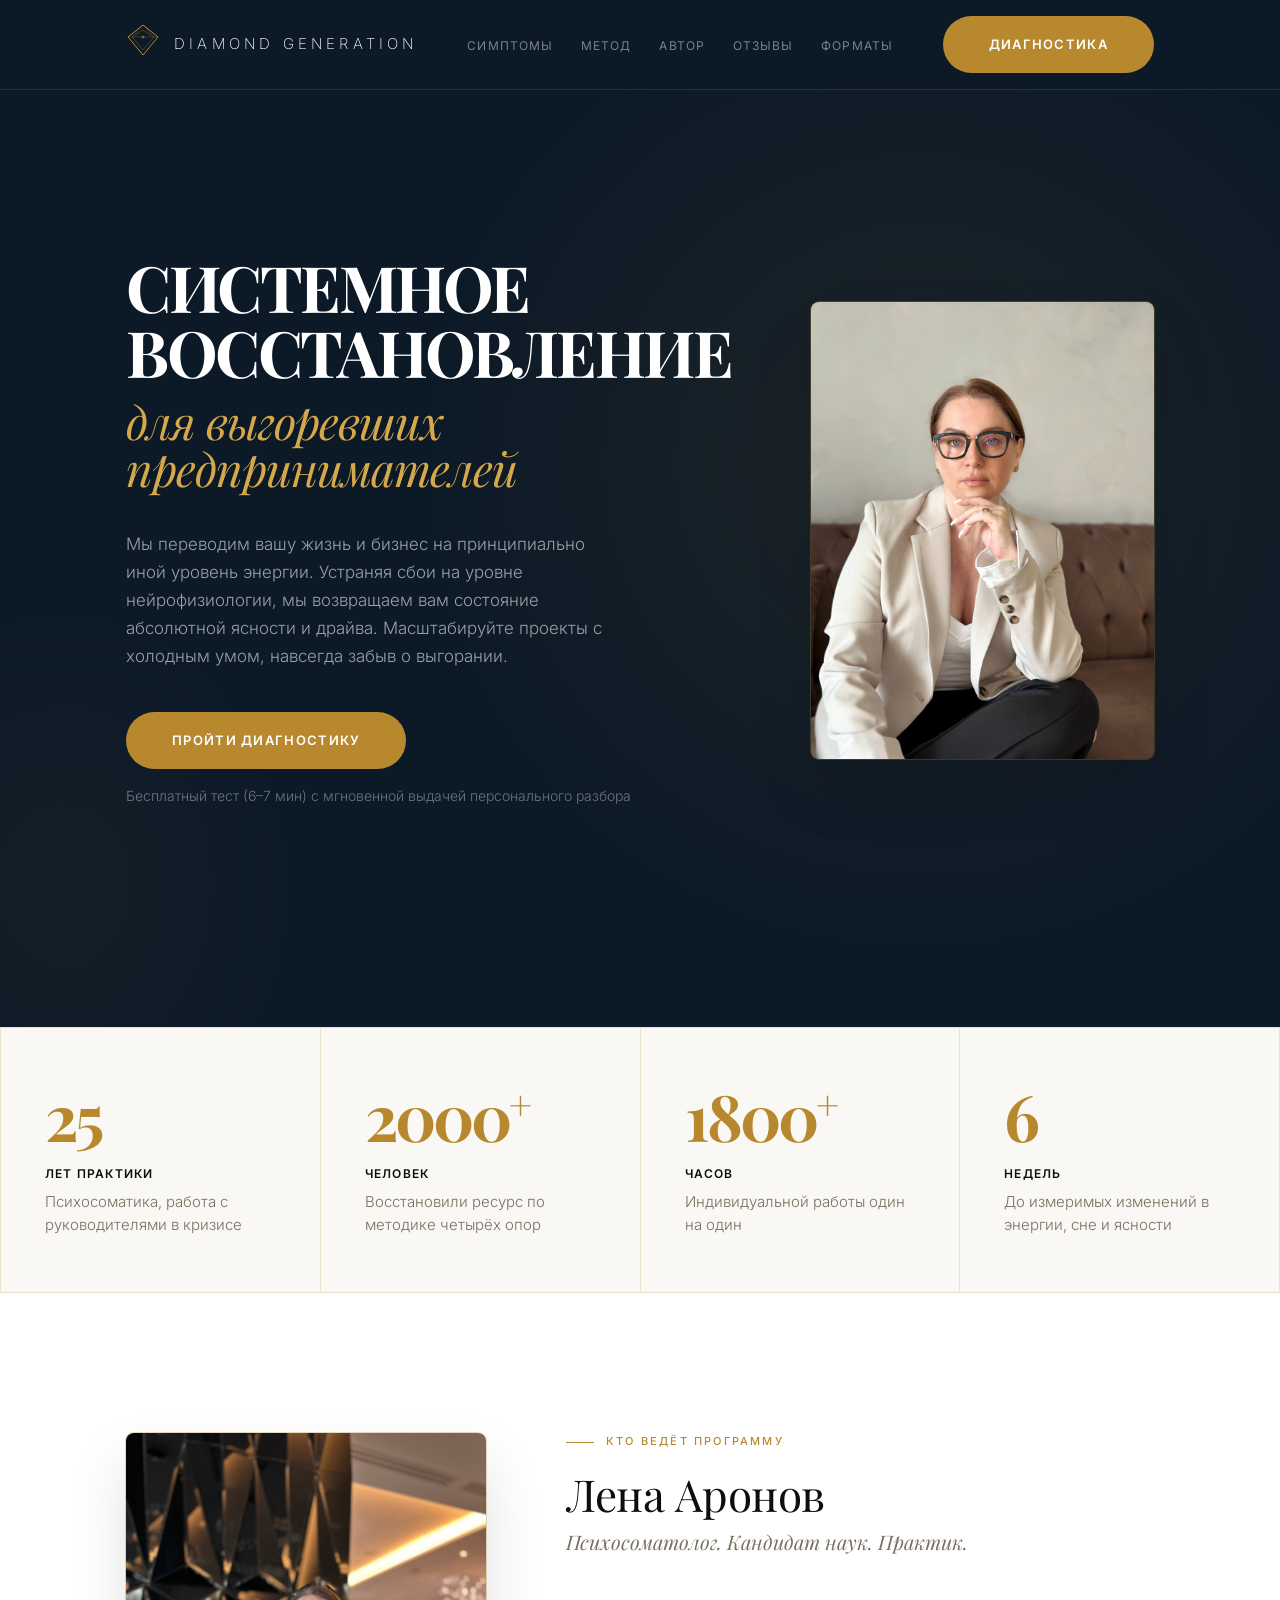
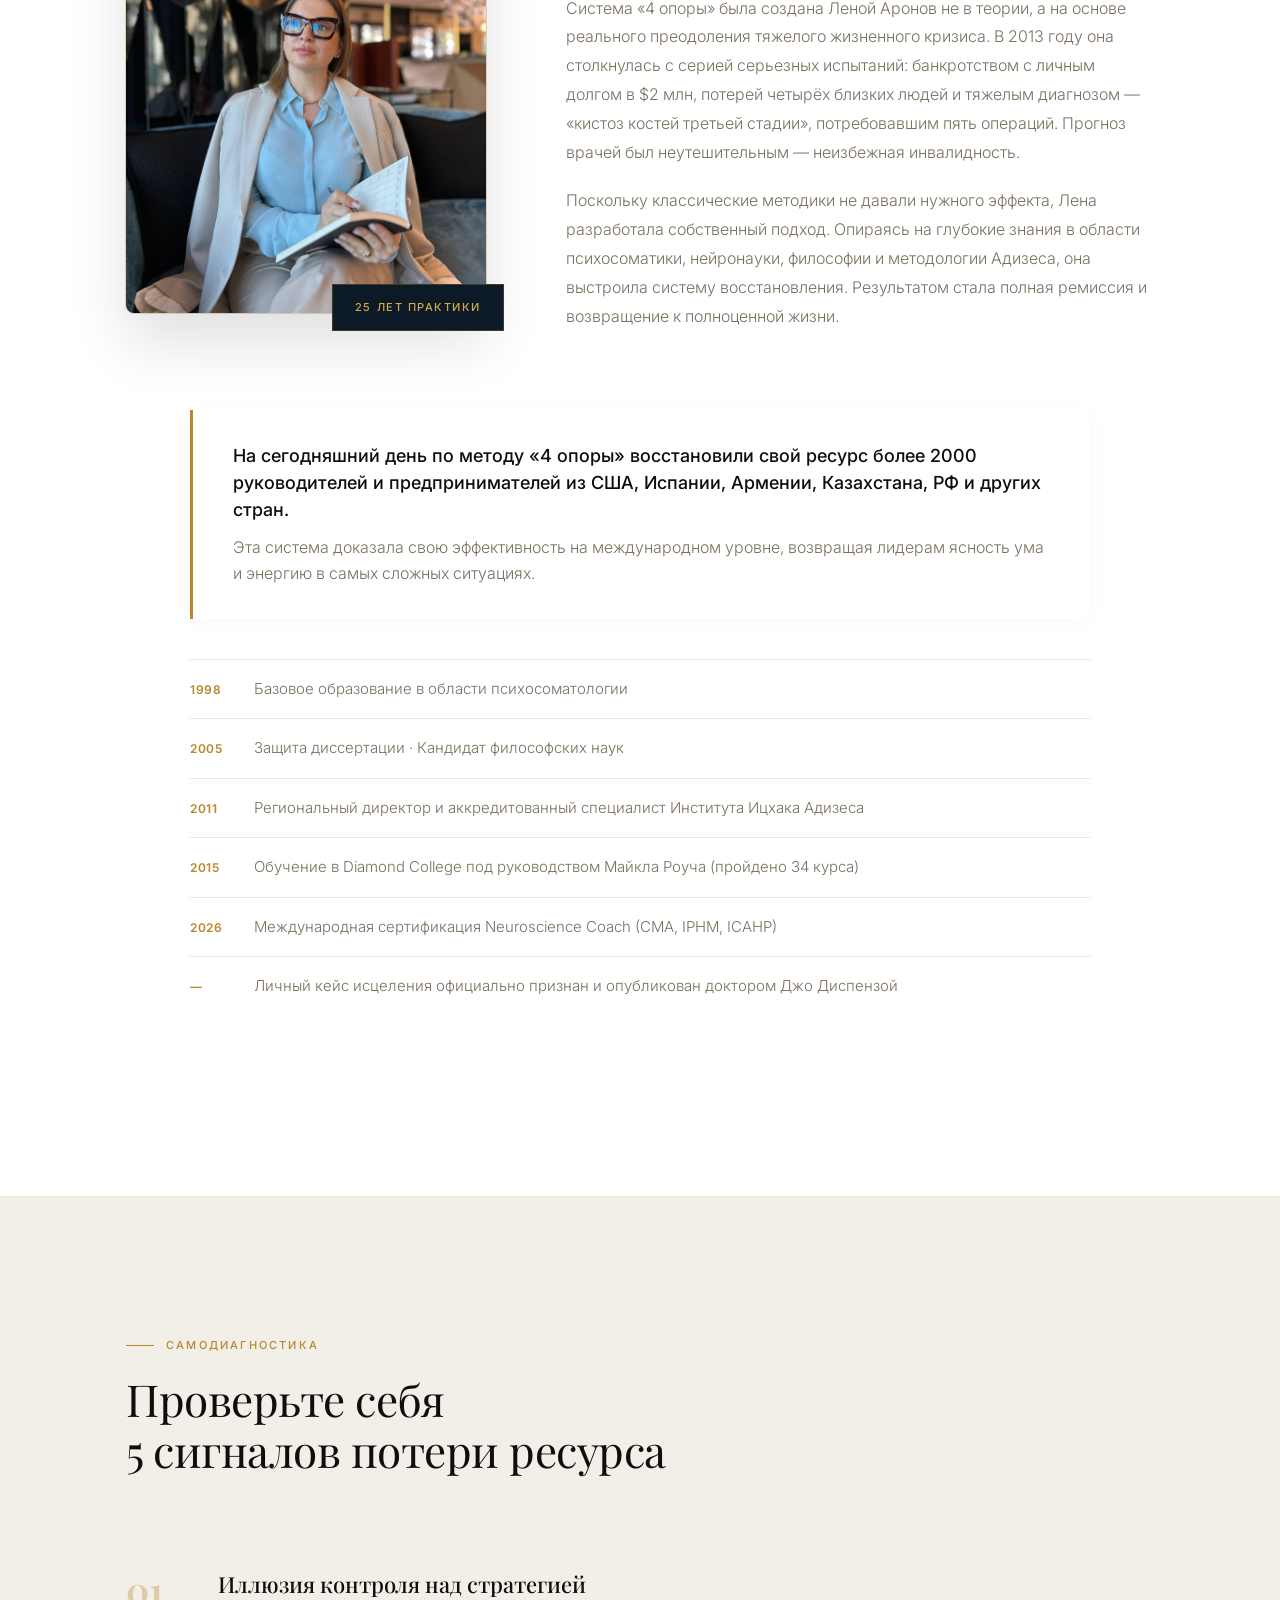
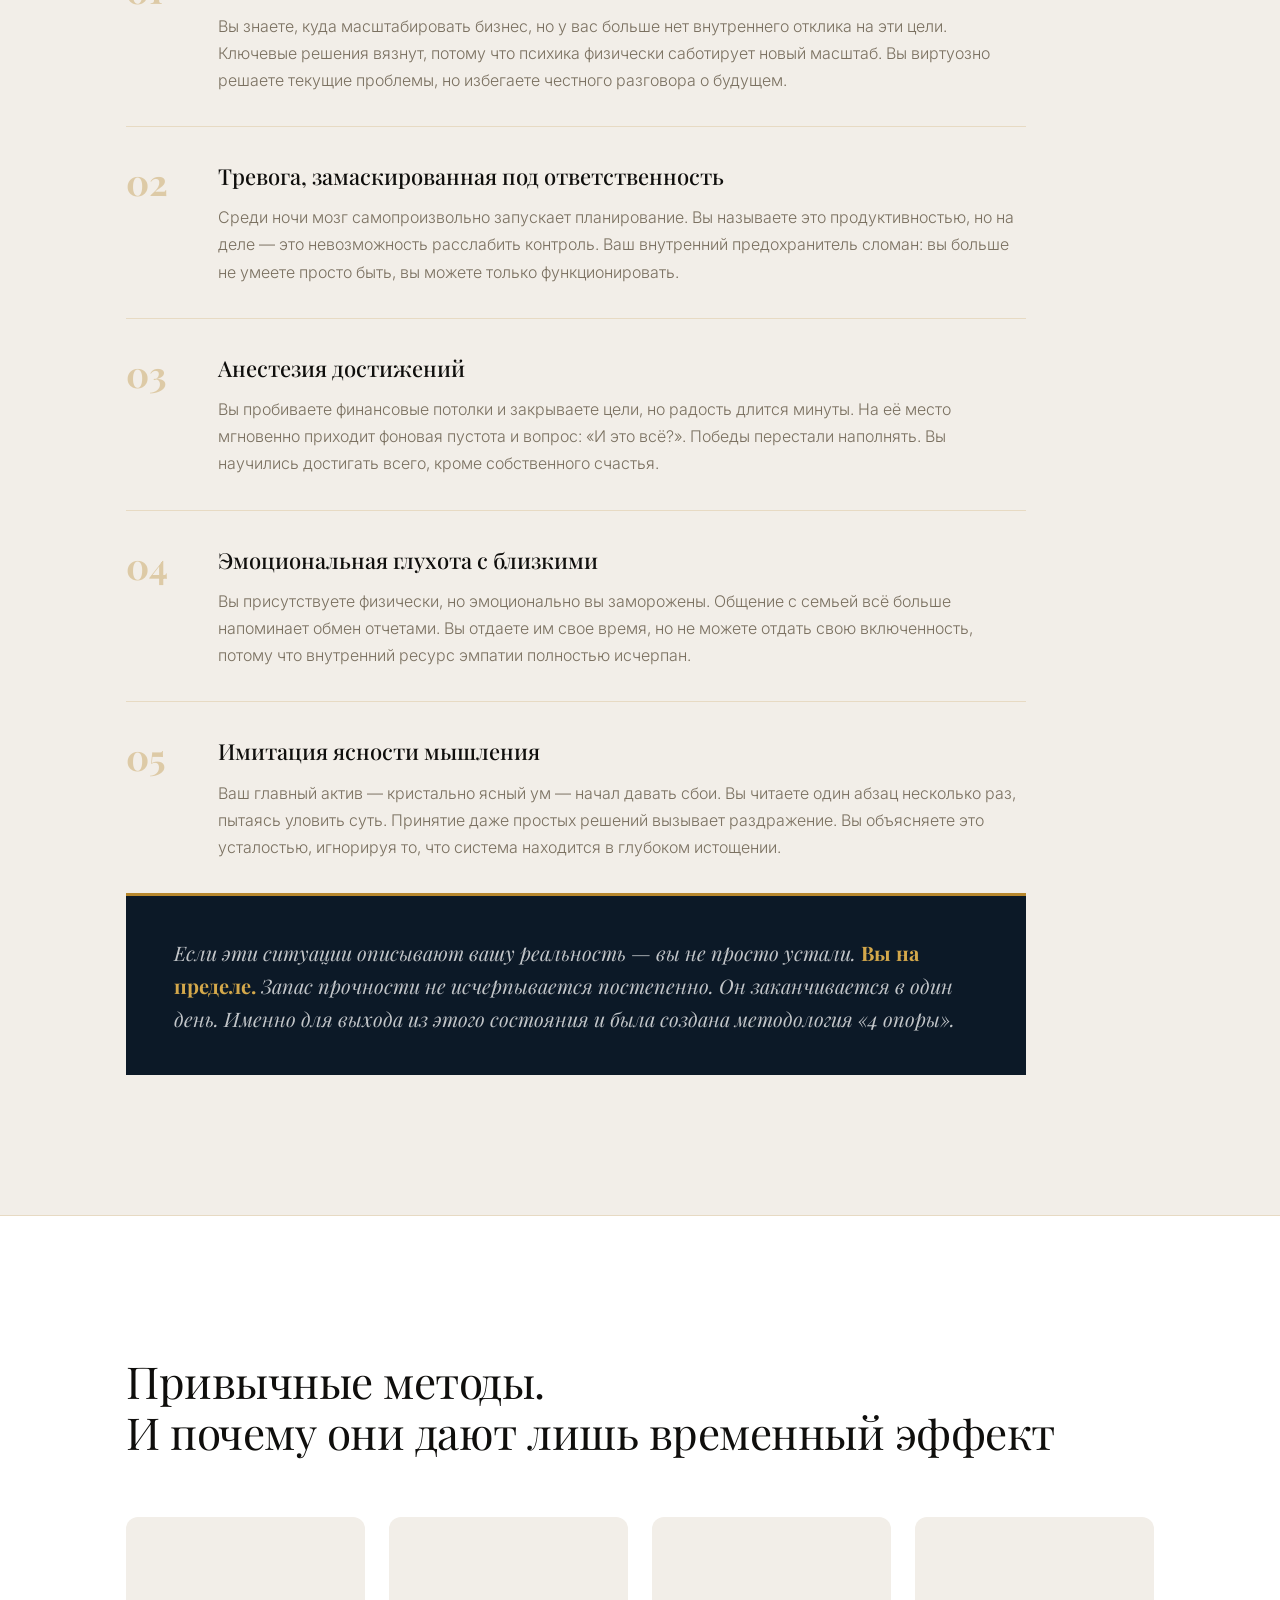
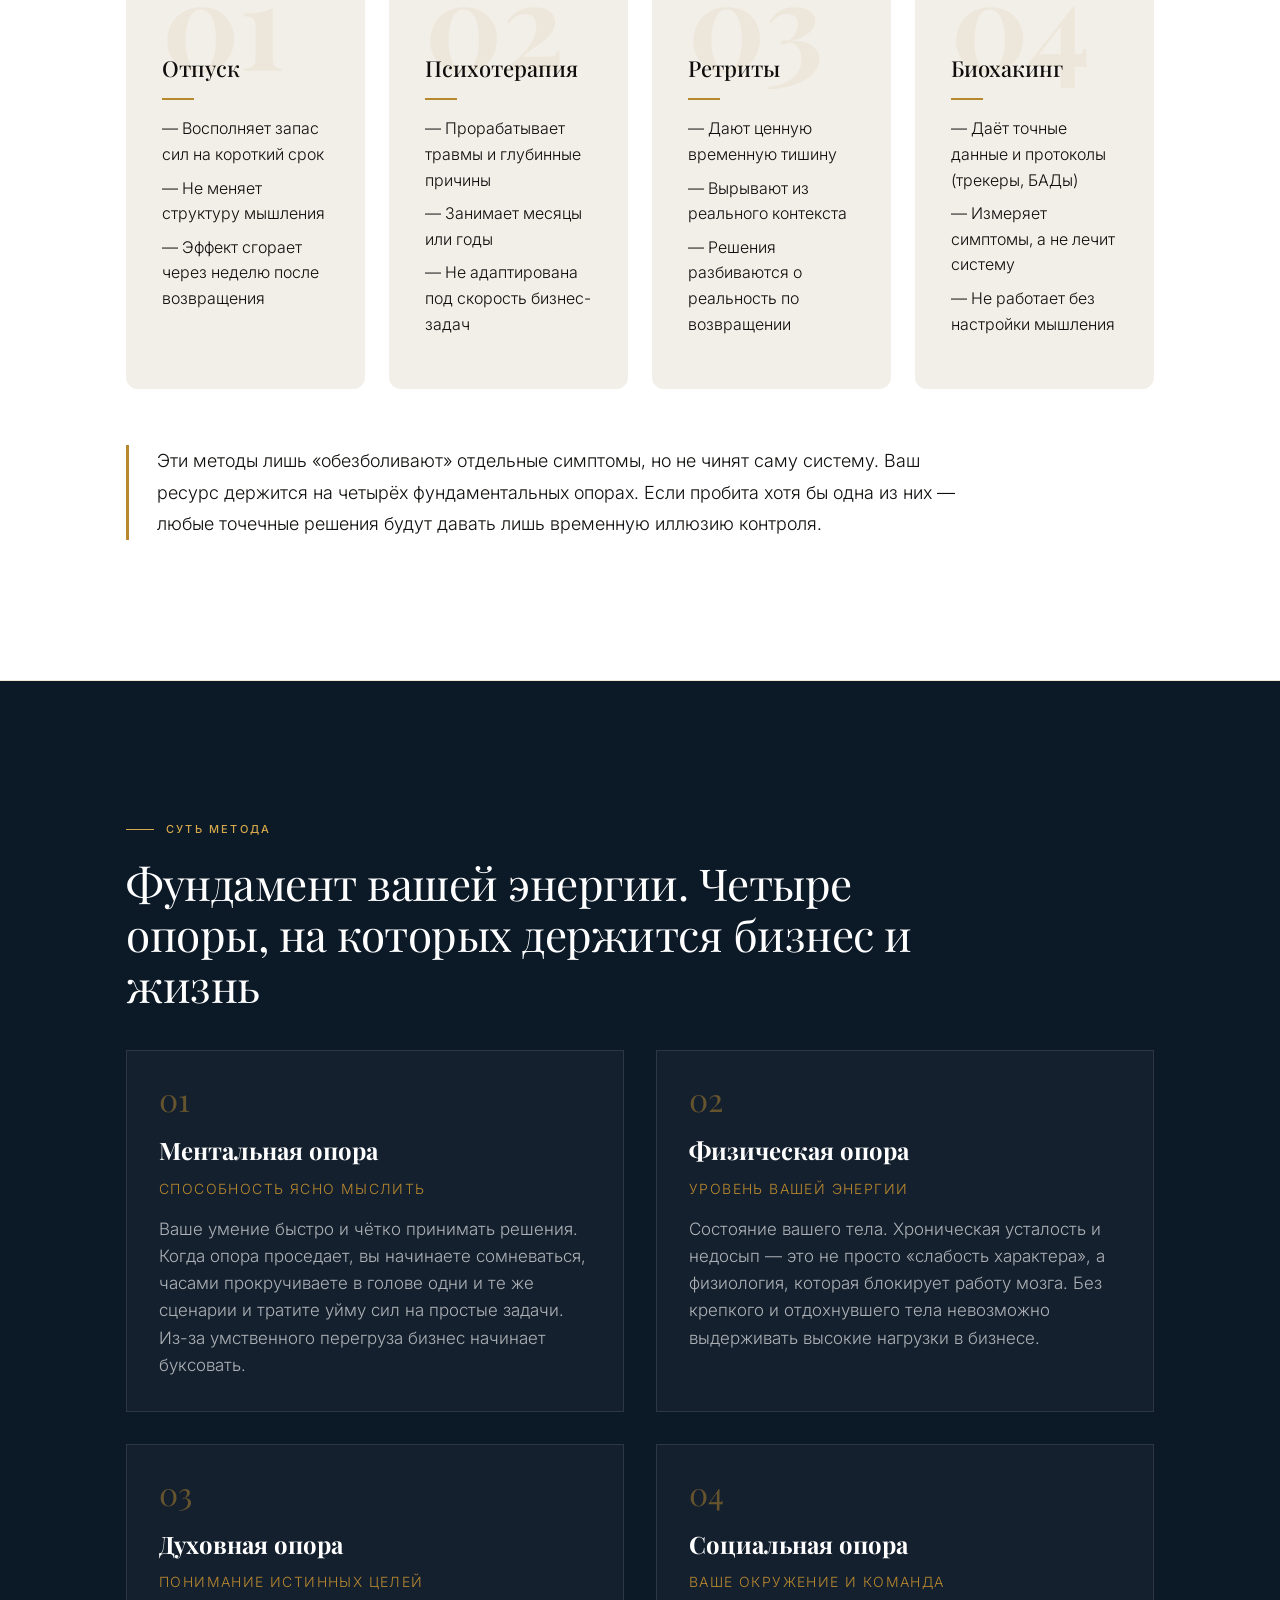
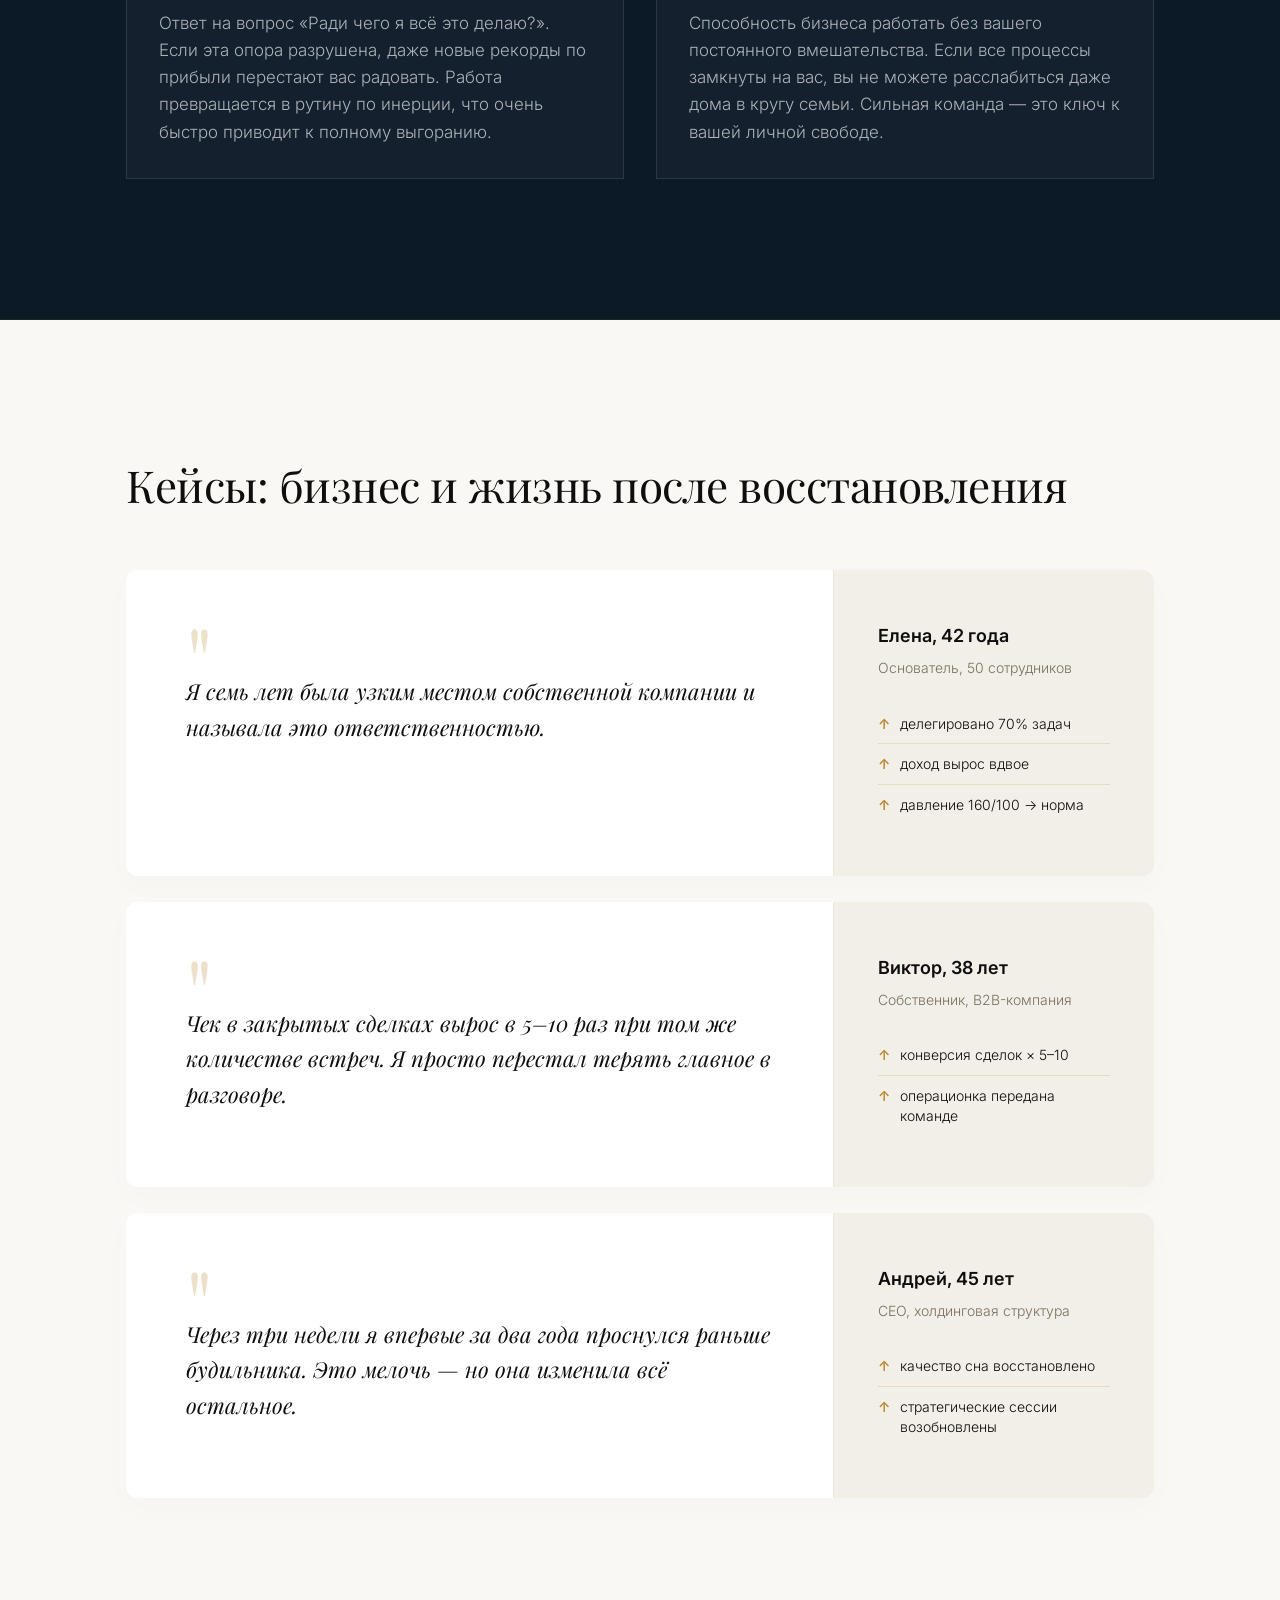
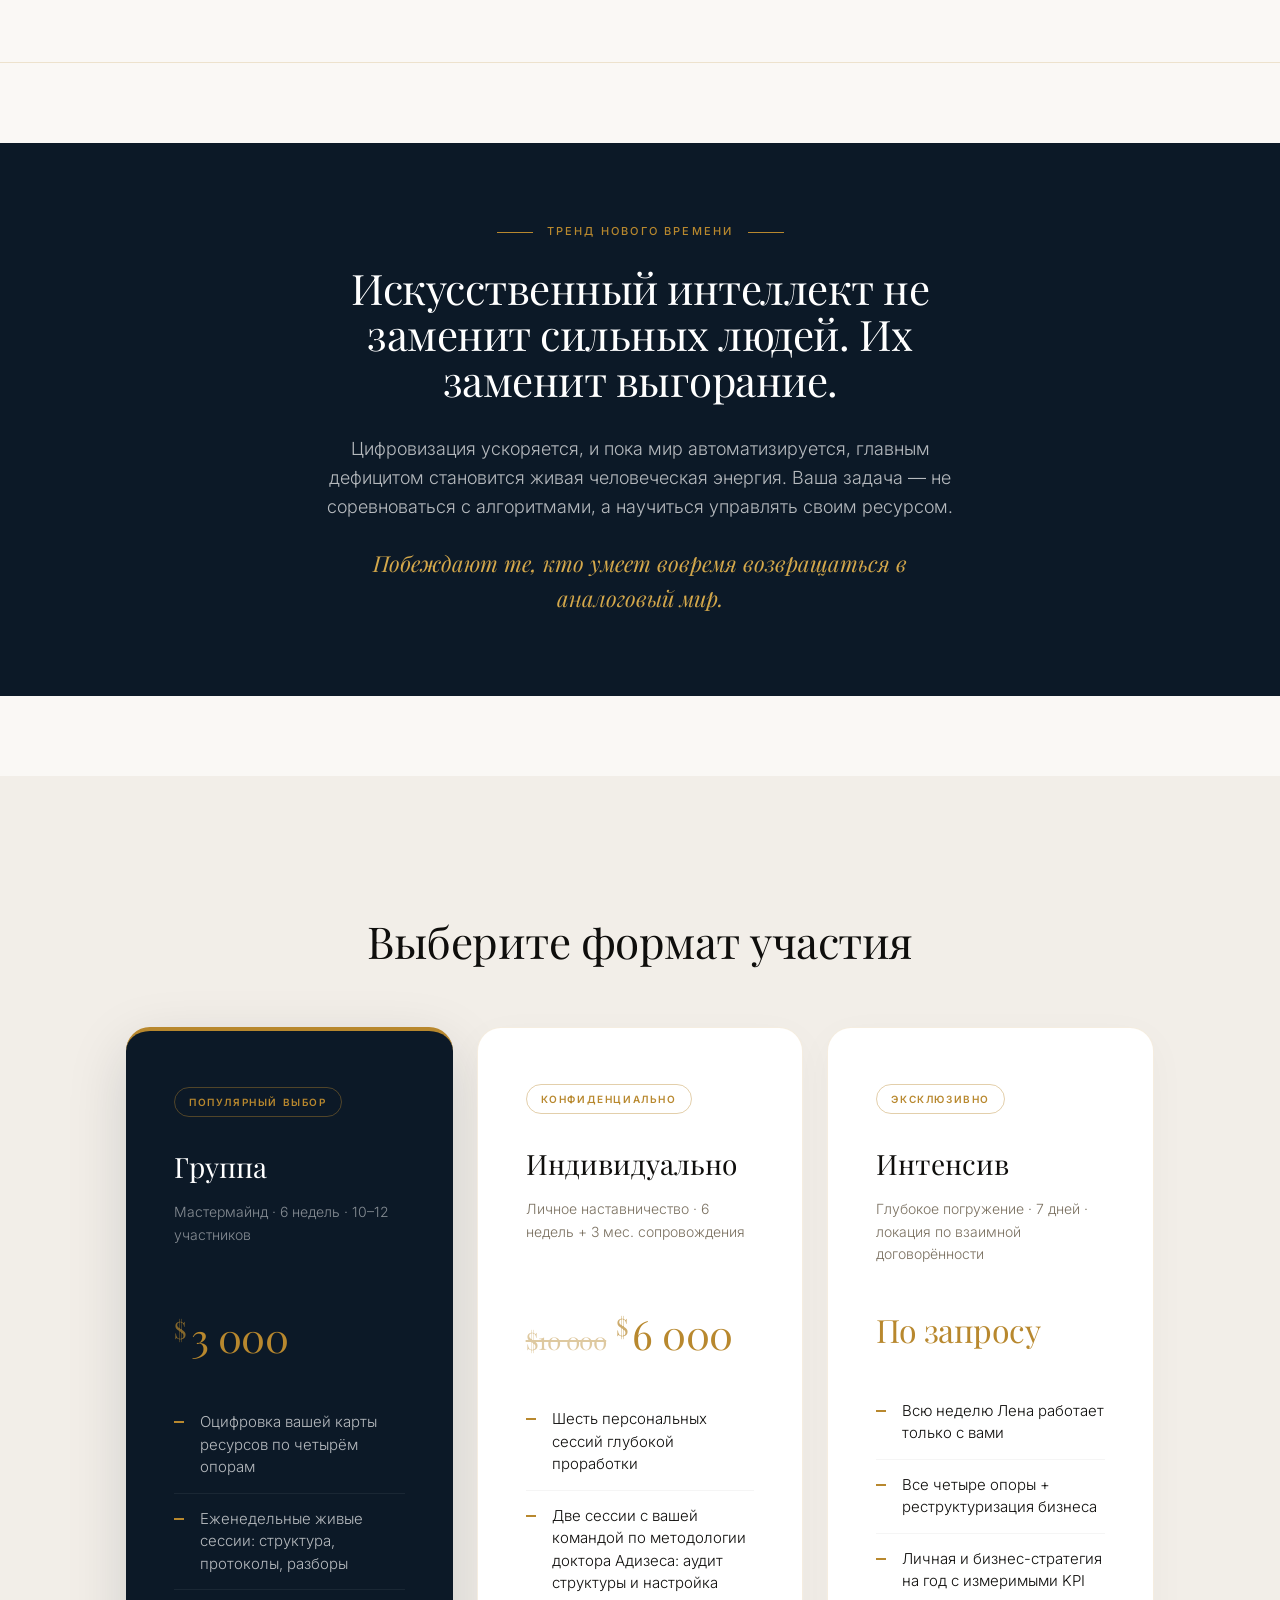
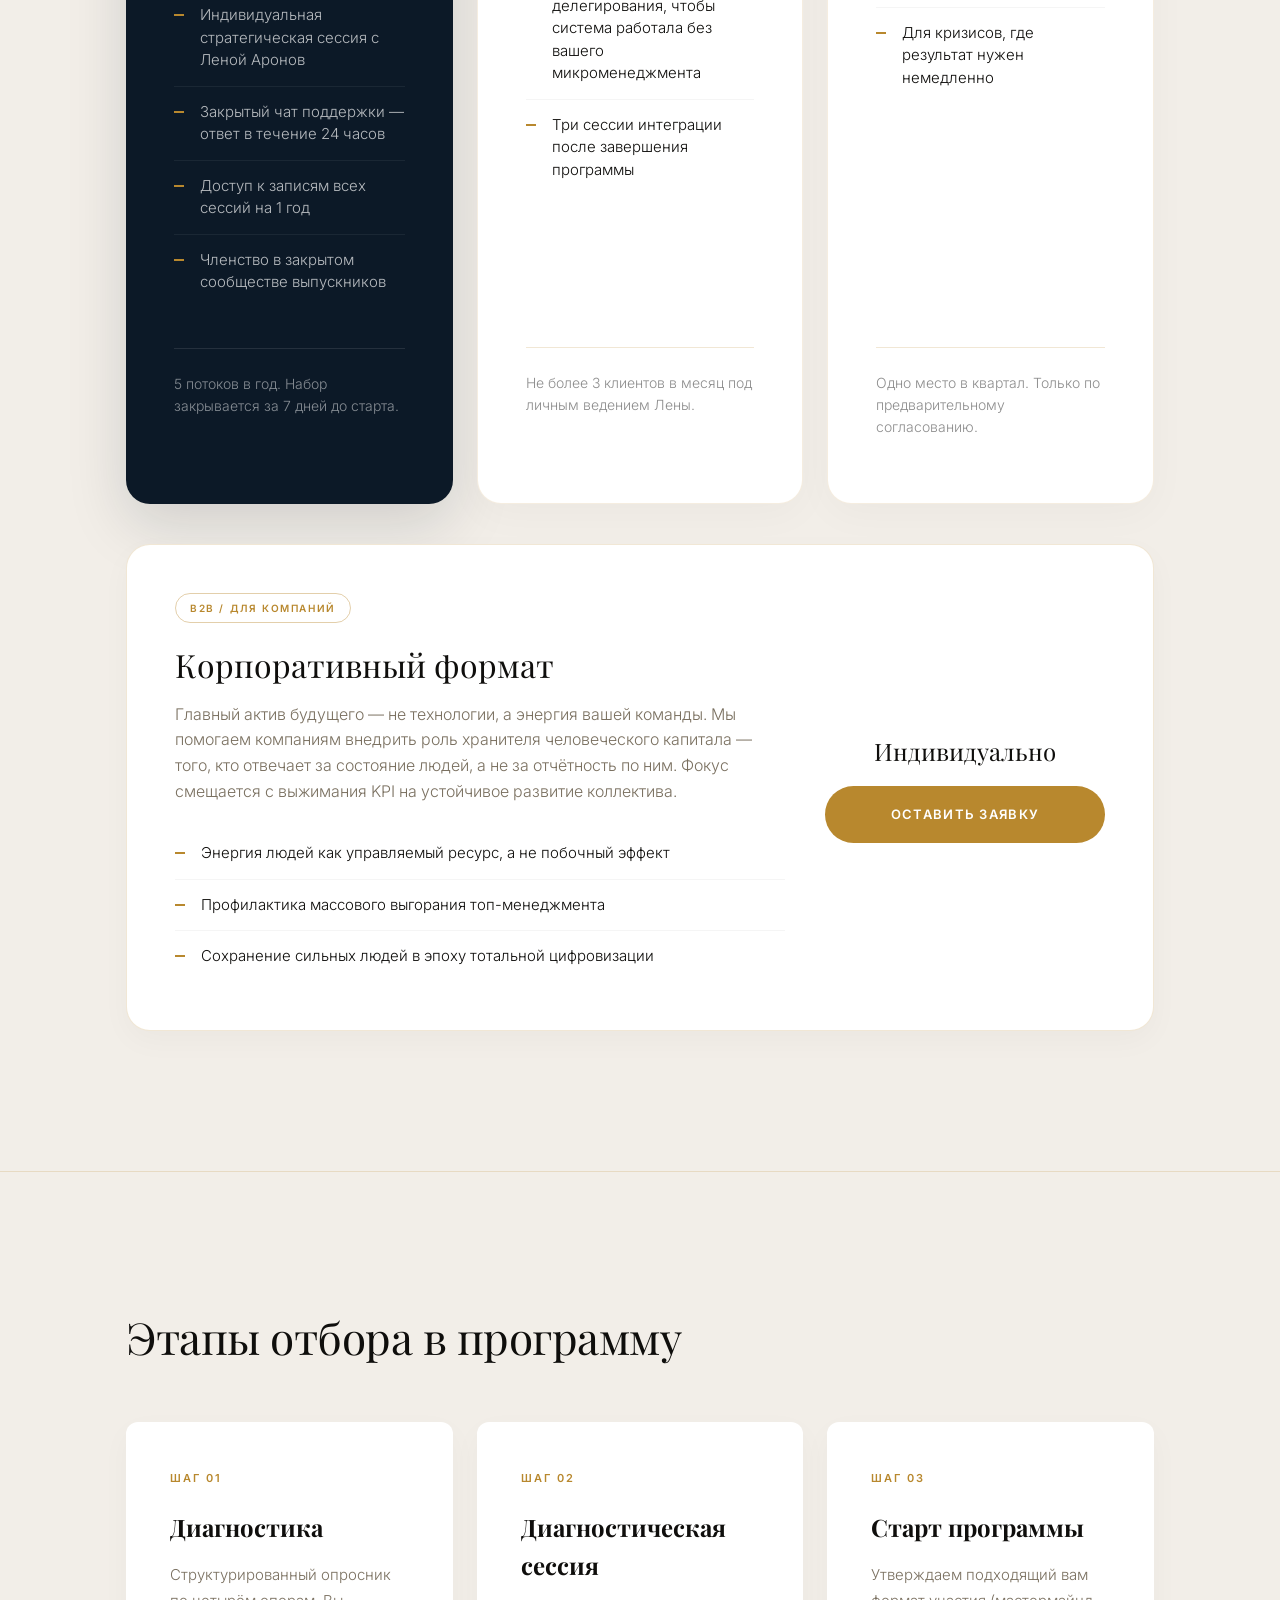
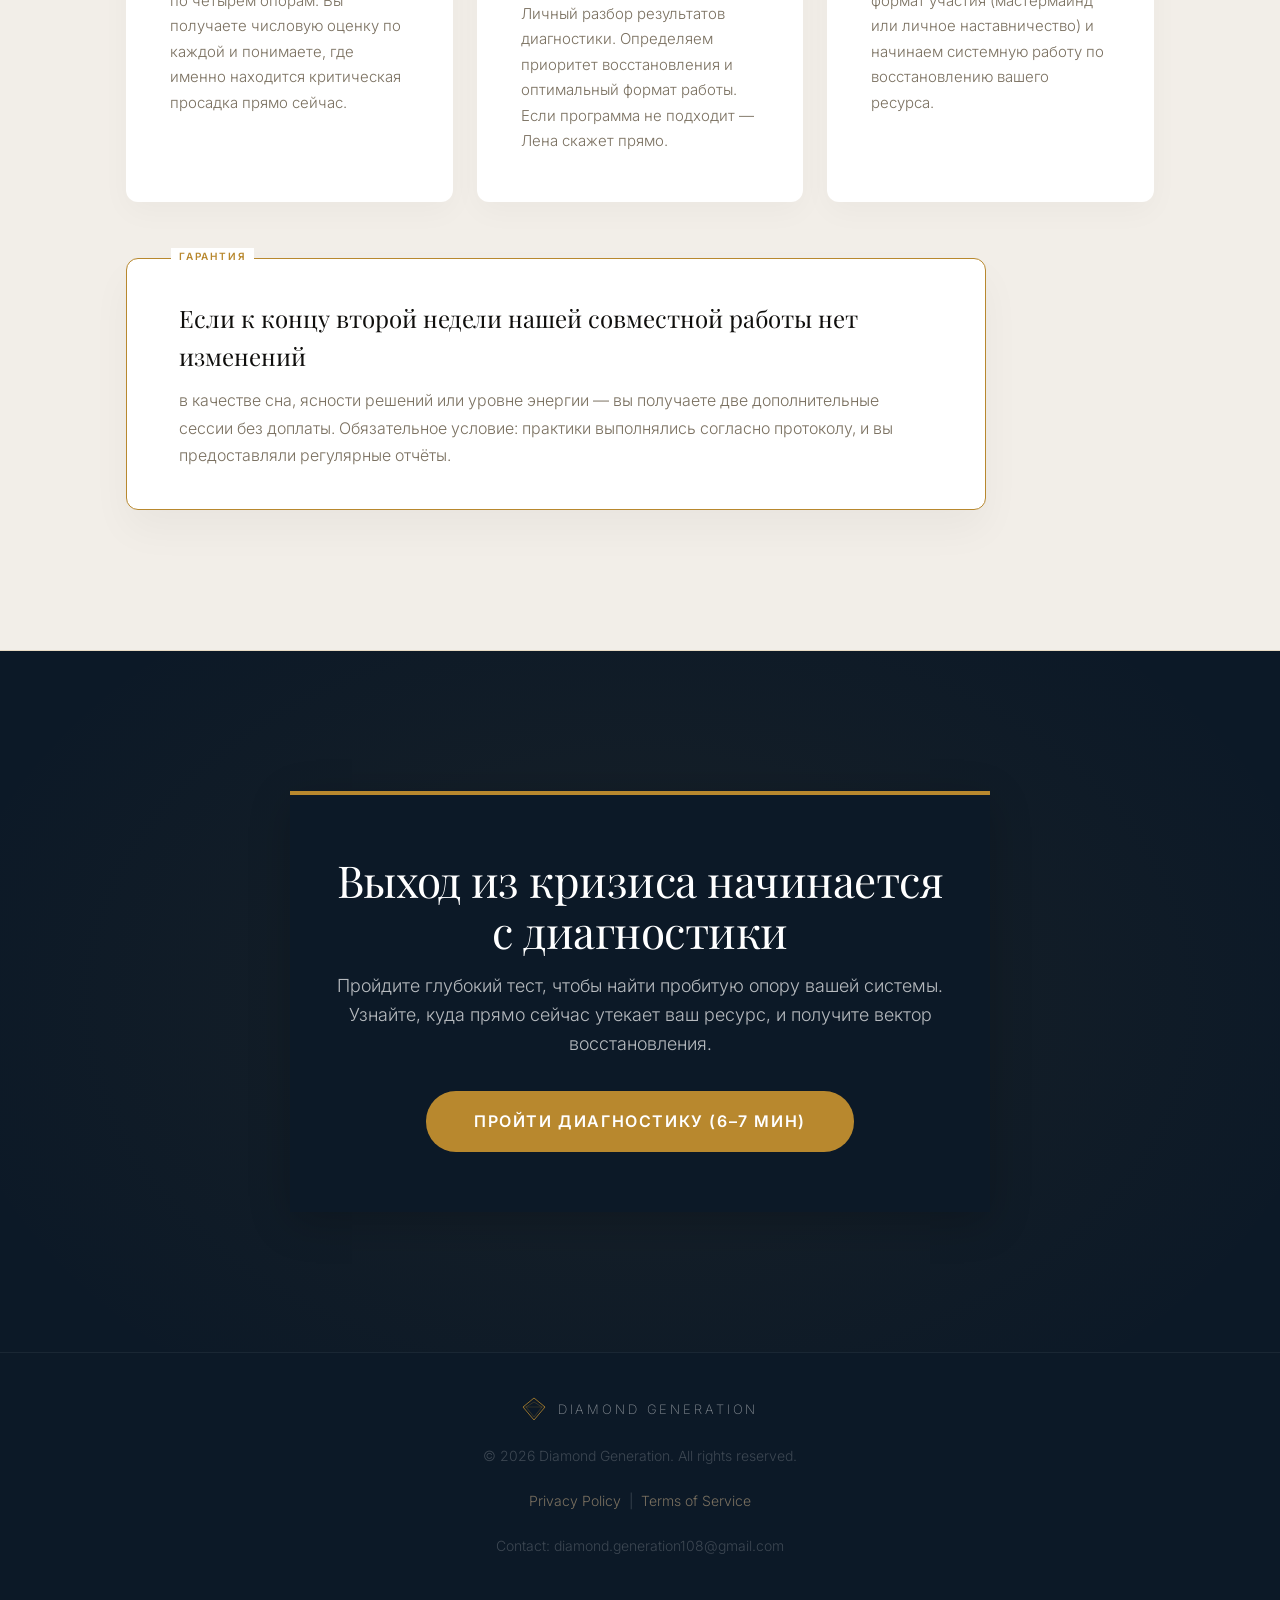
==== commit 4149139a: "Update price: strikethrough 10000 → 6000" ====
--- a/index.html
+++ b/index.html
@@ -405,7 +405,7 @@
           <h3>Индивидуально</h3>
           <div class="fmt-sub">Личное наставничество · 6 недель + 3 мес. сопровождения</div>
         </div>
-        <div class="fmt-price"><span>$</span>10 000</div>
+        <div class="fmt-price"><s style="opacity:.45;font-size:.6em;vertical-align:middle">$10 000</s> <span>$</span>6 000</div>
         <ul class="fmt-list">
           <li>Шесть персональных сессий глубокой проработки</li>
           <li>Две сессии с вашей командой по методологии доктора Адизеса: аудит структуры и настройка делегирования, чтобы система работала без вашего микроменеджмента</li>
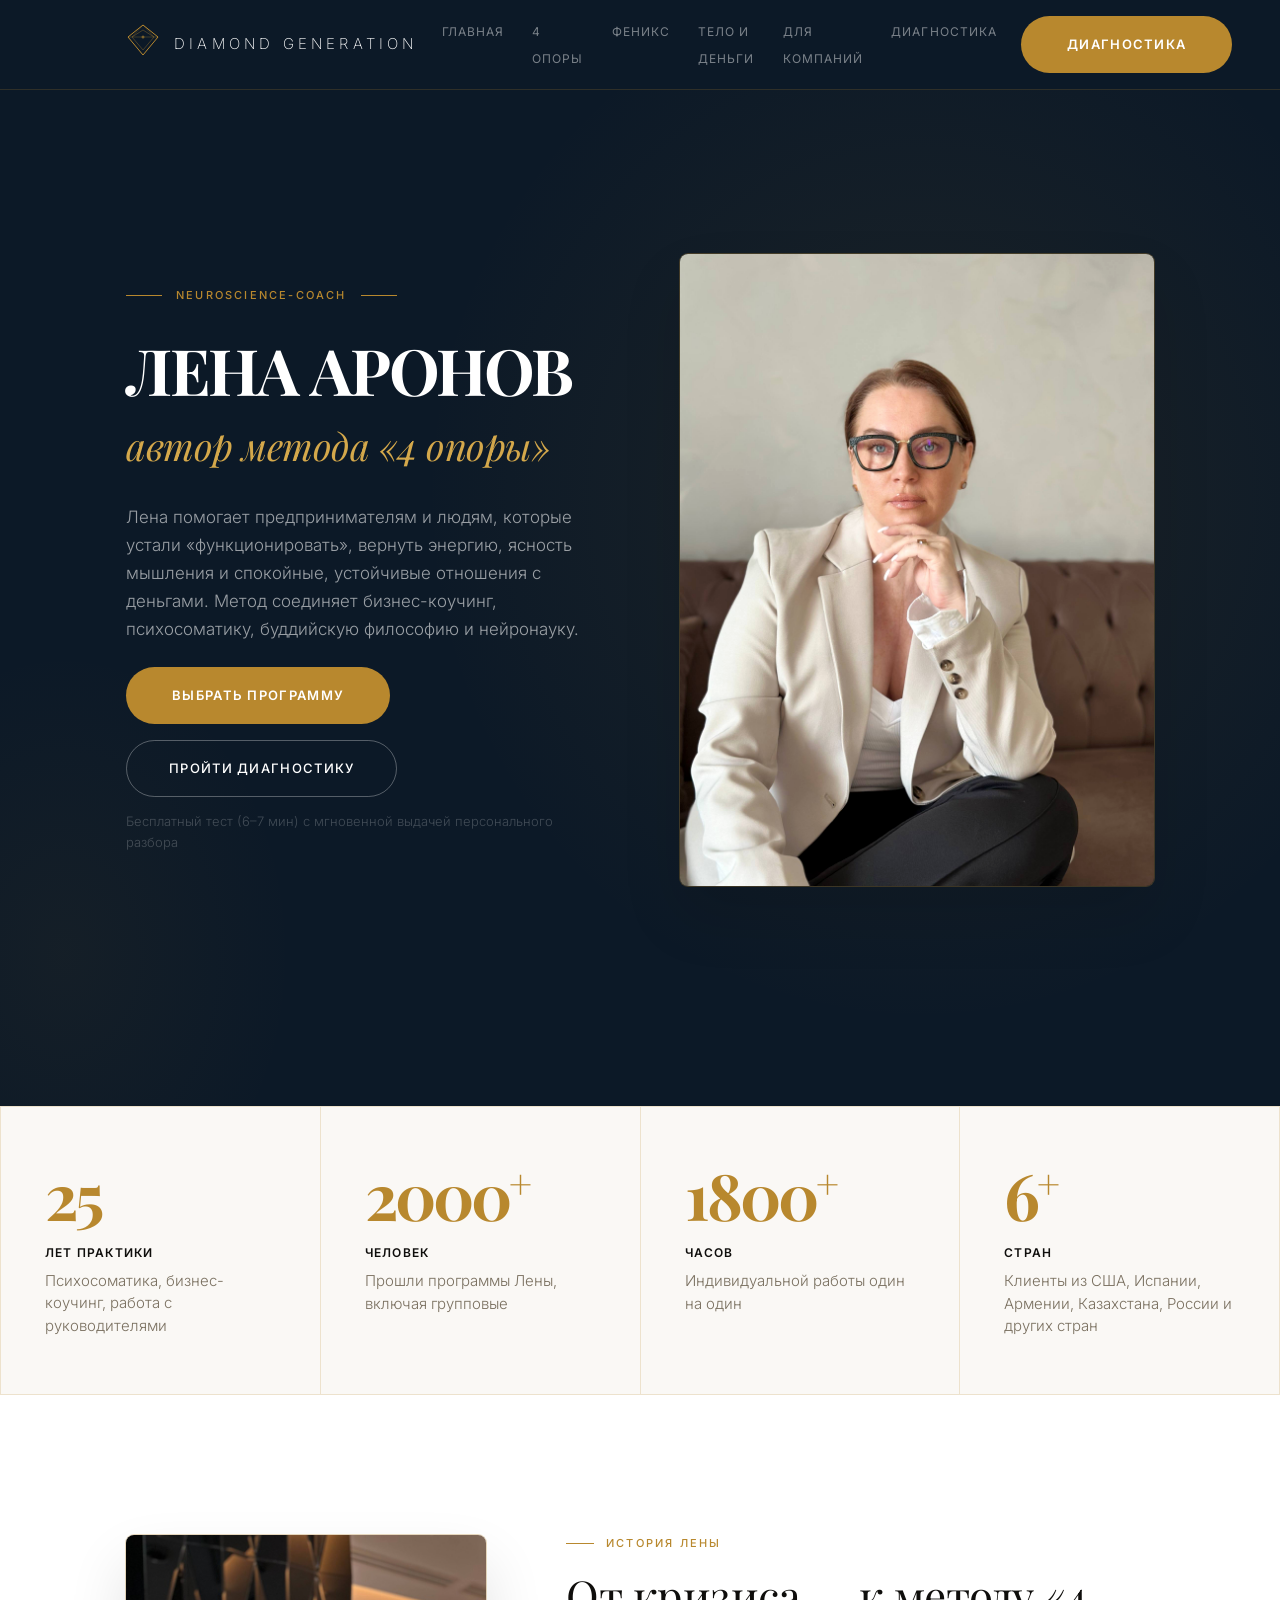
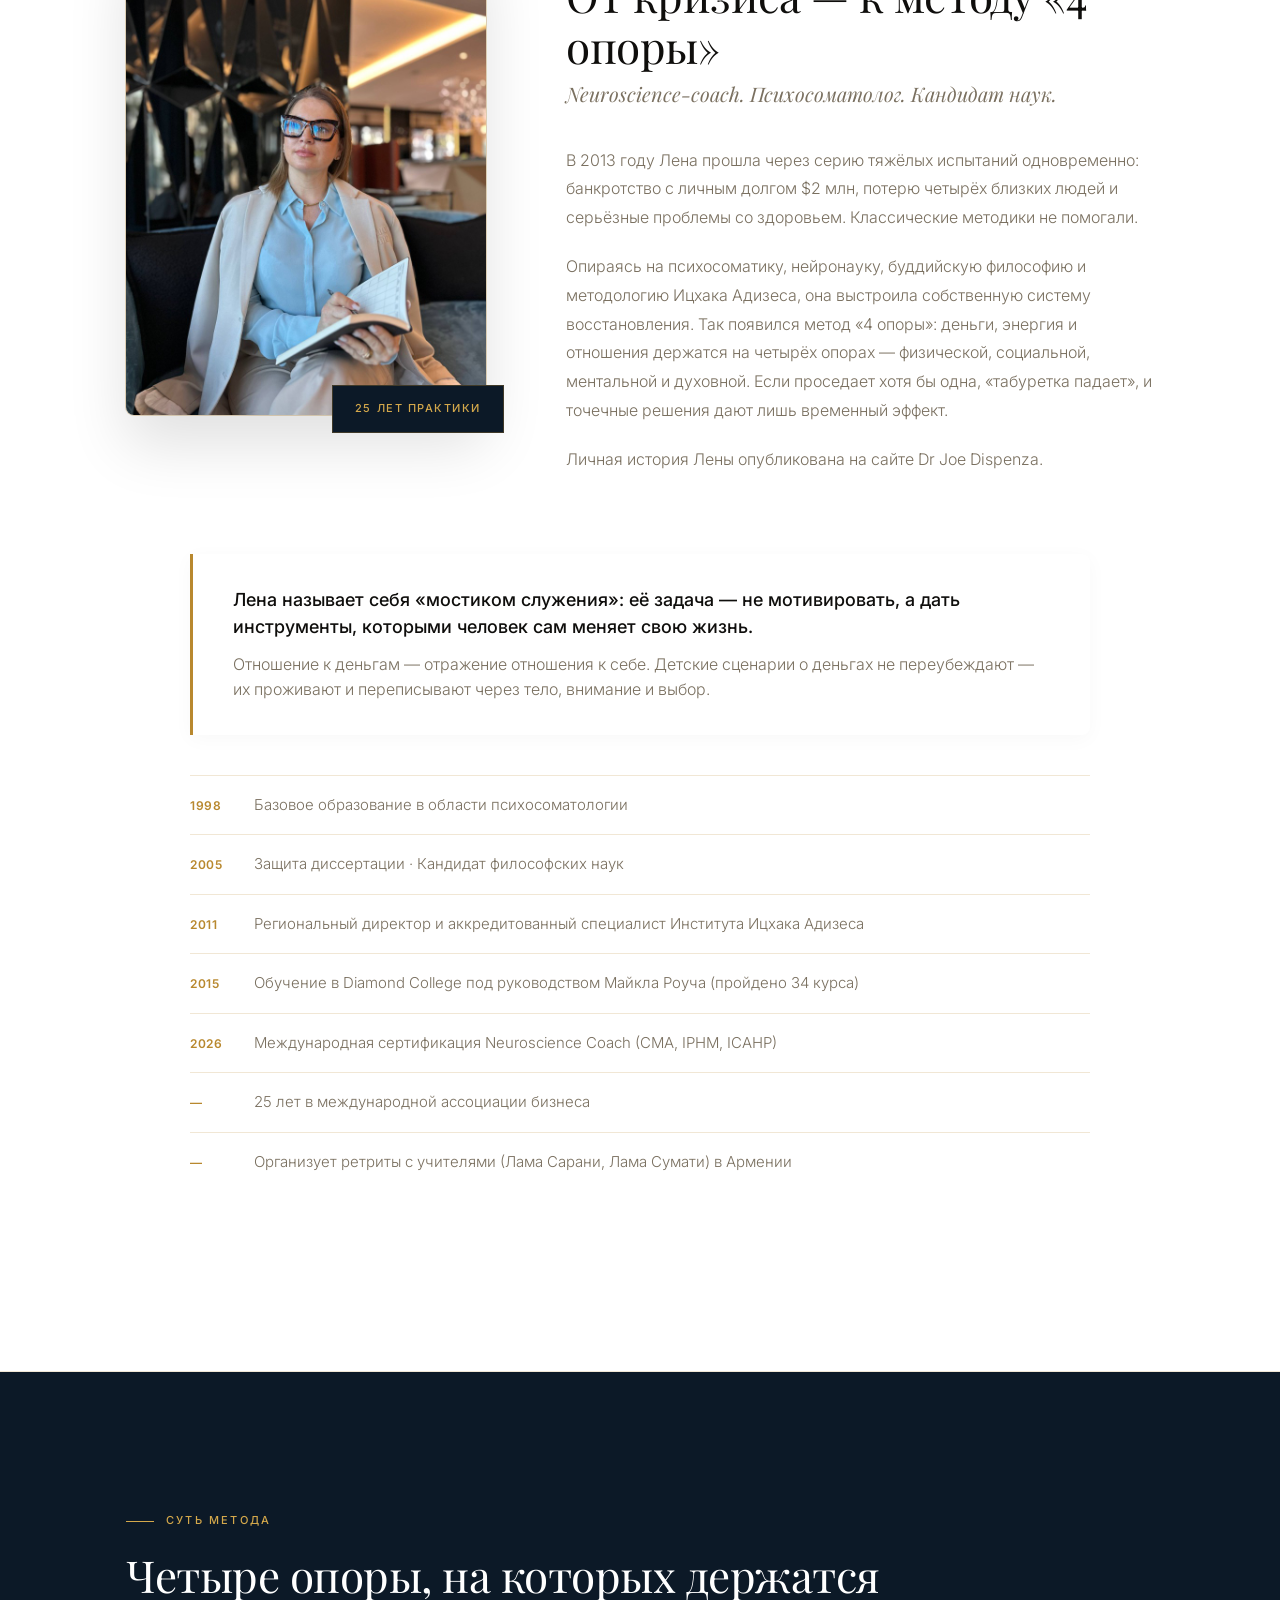
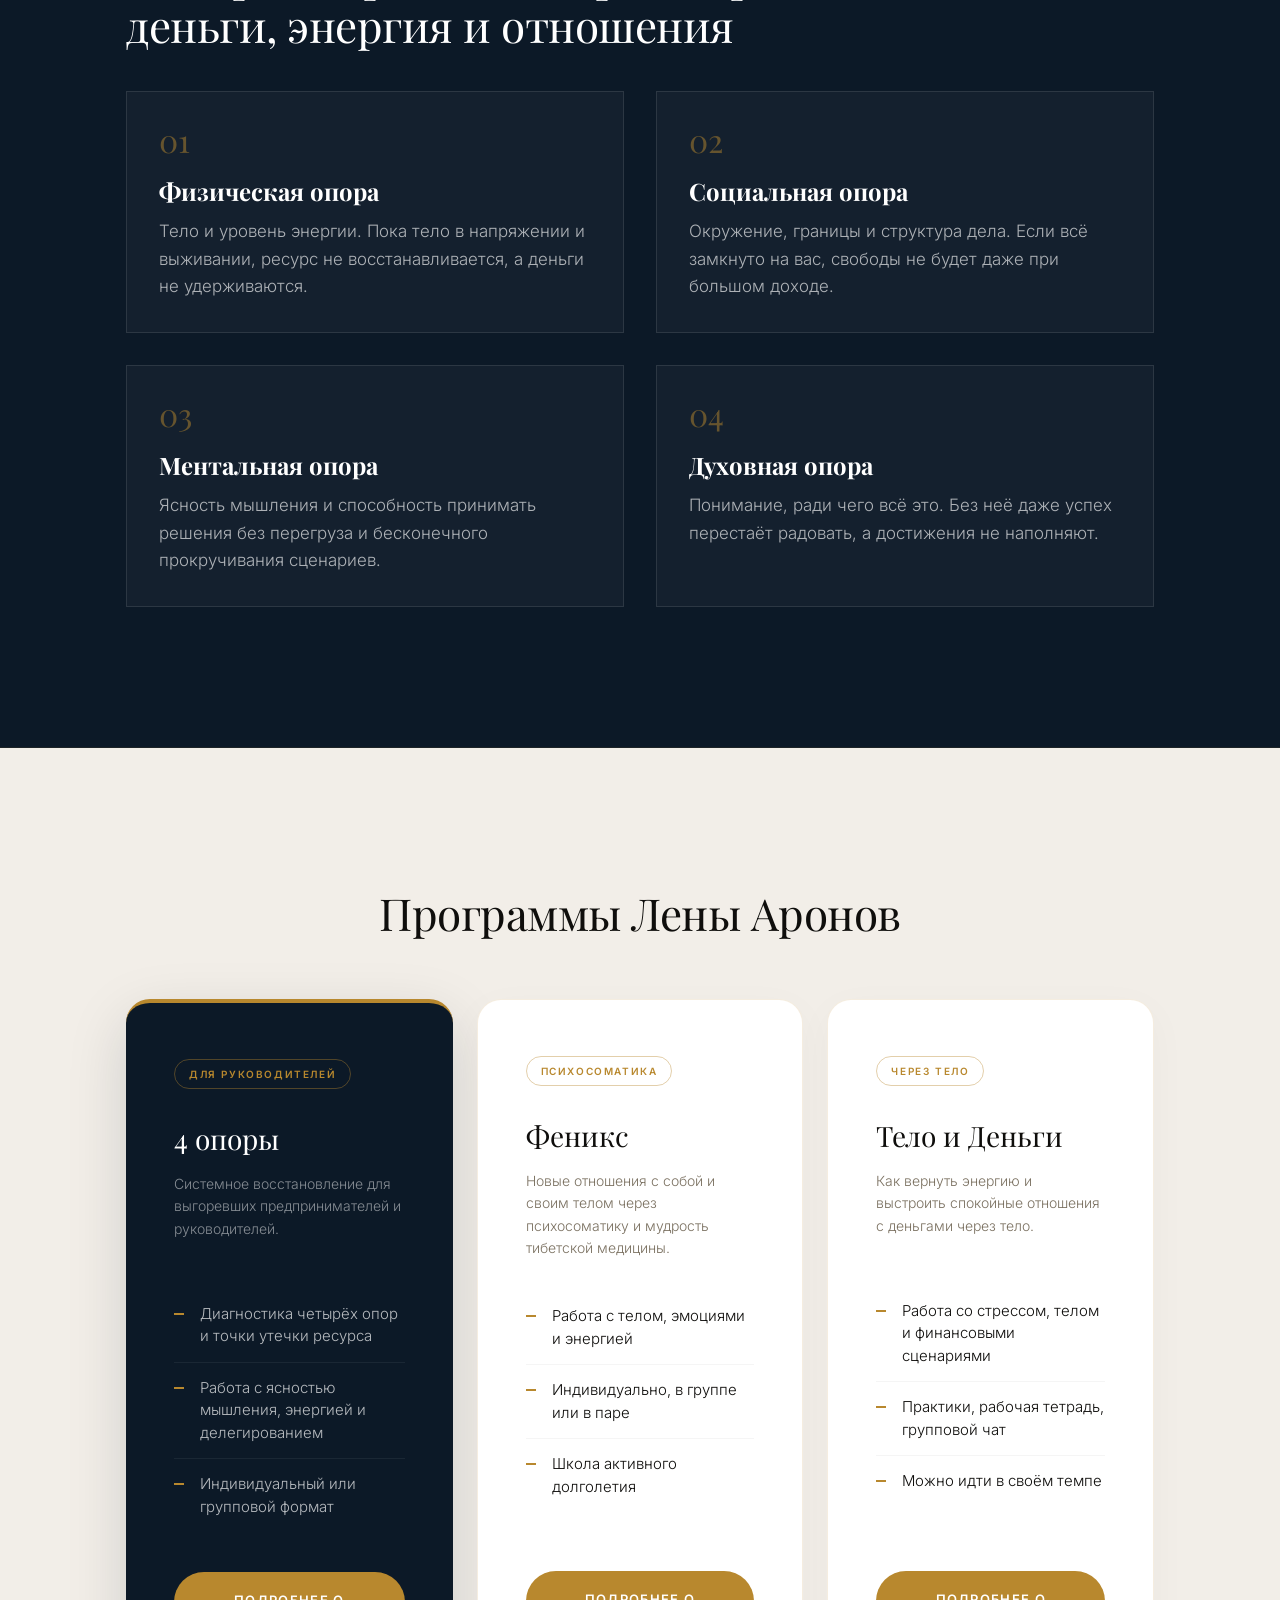
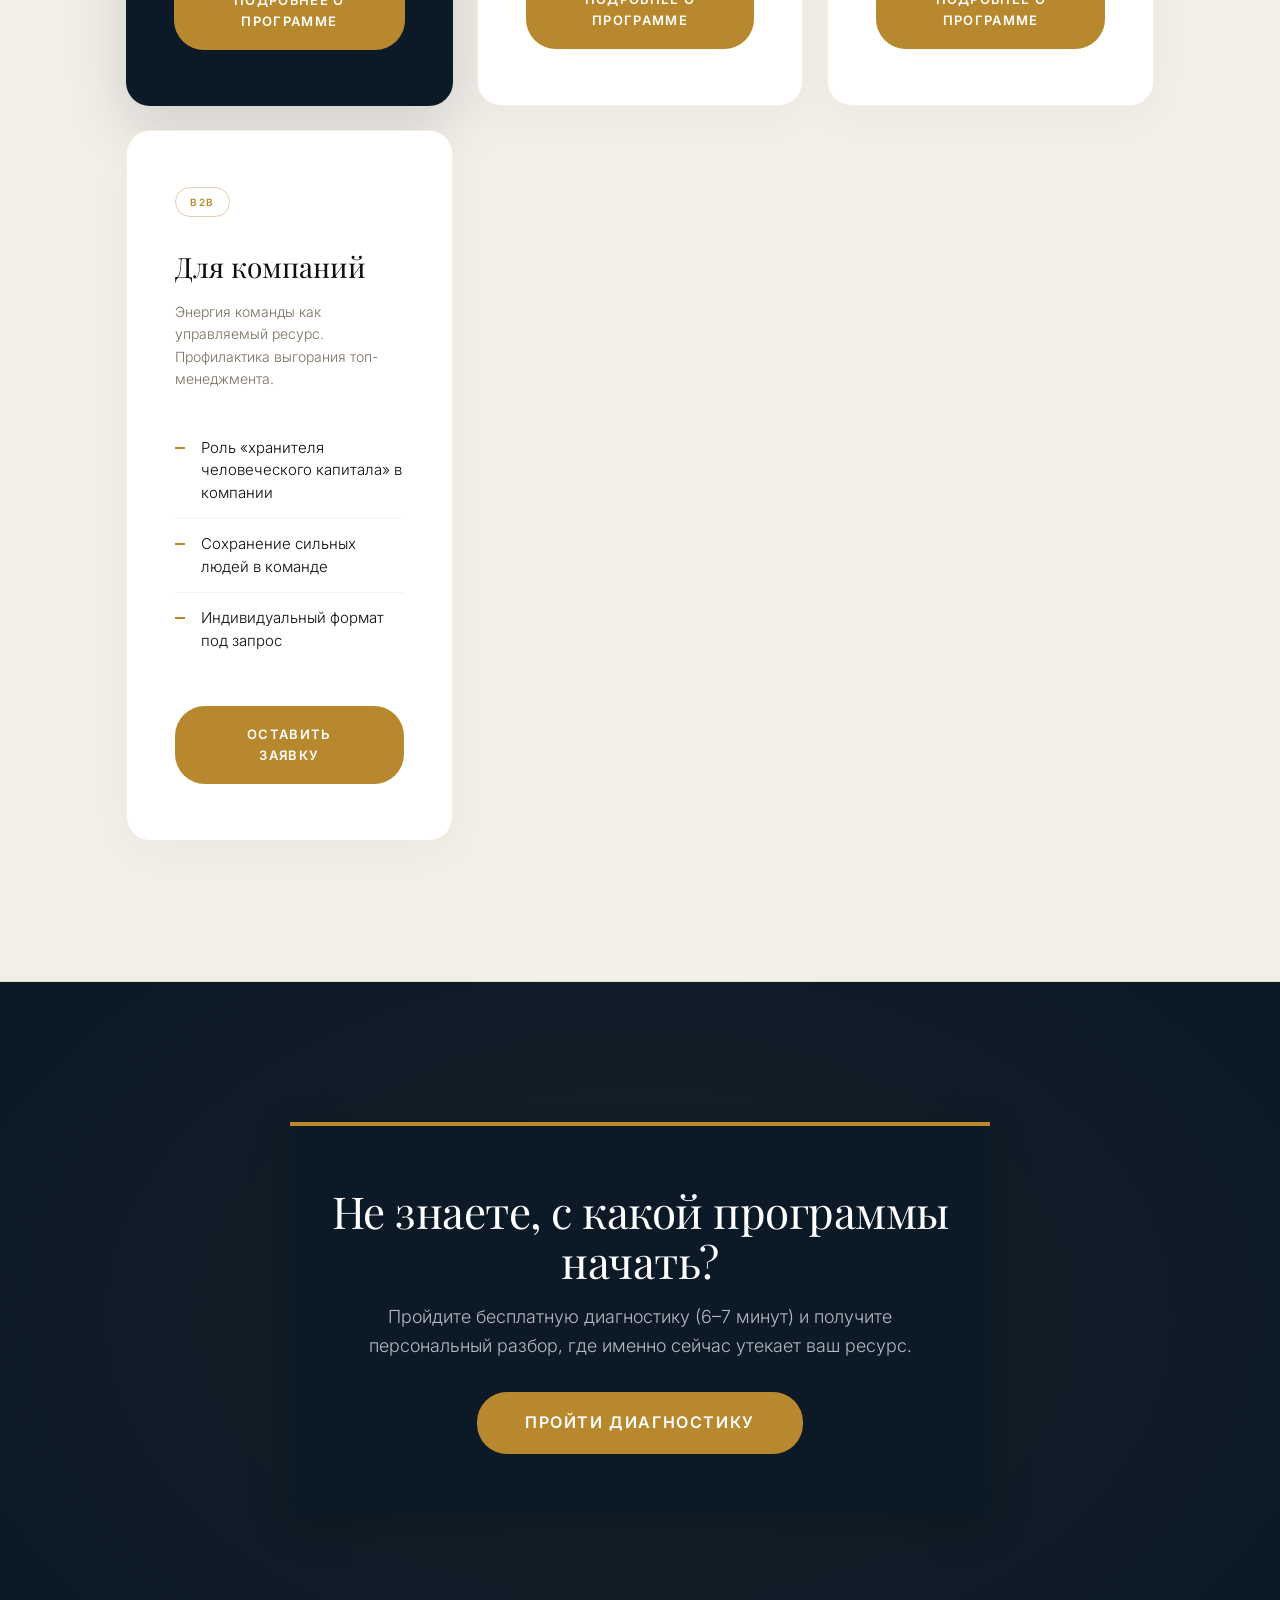
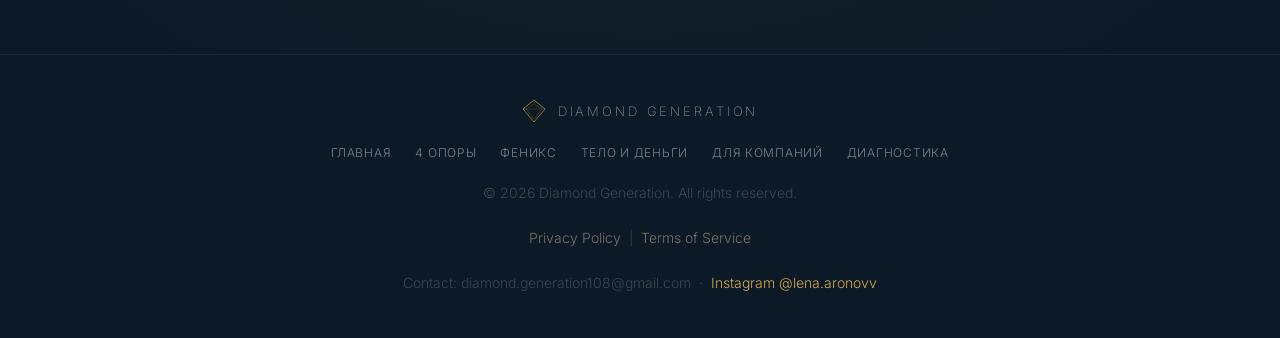
==== commit b185a598: "Rebuild site as multipage: hub, 4 opory, Feniks, Telo i Dengi, corporate - index.html: new hub page " ====
--- a/index.html
+++ b/index.html
@@ -3,12 +3,16 @@
 <head>
 <meta charset="utf-8">
 <meta name="viewport" content="width=device-width, initial-scale=1">
-<title>DIAMOND GENERATION · Программа «4 опоры» · Лена Аронов</title>
-<meta name="description" content="Программа «4 опоры» — восстановление энергии и ясности для руководителей. Лена Аронов, Neuroscience-коуч.">
+<title>Лена Аронов · Neuroscience-coach · Diamond Generation</title>
+<meta name="description" content="Лена Аронов — Neuroscience-coach, автор метода «4 опоры». Программы для восстановления энергии, ясности и спокойных отношений с деньгами.">
+<meta property="og:title" content="Лена Аронов · Neuroscience-coach · Diamond Generation">
+<meta property="og:description" content="Программы Лены Аронов по методу «4 опоры»: восстановление энергии, ясности и спокойных отношений с деньгами.">
+<meta property="og:image" content="photo.jpg">
+<meta property="og:type" content="website">
 <link rel="preconnect" href="https://fonts.googleapis.com">
 <link rel="preconnect" href="https://fonts.gstatic.com" crossorigin>
 <link href="https://fonts.googleapis.com/css2?family=Playfair+Display:ital,wght@0,400;0,500;0,700;1,400&family=Inter:wght@300;400;500;600&display=swap" rel="stylesheet">
-<link rel="stylesheet" href="css/style.css?v=45">
+<link rel="stylesheet" href="css/style.css?v=46">
 </head>
 <body>
 
@@ -17,7 +21,6 @@
      ══════════════════════════════════ -->
 <header class="hdr">
   <div class="hdr-in">
-    <!-- DIAMOND GENERATION logo -->
     <a href="index.html" class="logo" style="text-decoration: none; color: inherit;">
       <div class="logo-diamond">
         <svg viewBox="0 0 34 34" fill="none" xmlns="http://www.w3.org/2000/svg">
@@ -33,17 +36,27 @@
     </a>
 
     <nav><ul class="nav">
-      <li><a href="#signs">Симптомы</a></li>
-      <li><a href="#pillars">Метод</a></li>
-      <li><a href="#author">Автор</a></li>
-      <li><a href="#testi">Отзывы</a></li>
-      <li><a href="#formats">Форматы</a></li>
+      <li><a href="index.html">Главная</a></li>
+      <li><a href="4-opory.html">4 опоры</a></li>
+      <li><a href="feniks.html">Феникс</a></li>
+      <li><a href="telo-i-dengi.html">Тело и Деньги</a></li>
+      <li><a href="corporate.html">Для компаний</a></li>
+      <li><a href="test.html">Диагностика</a></li>
     </ul></nav>
 
     <div class="hdr-right">
-      <a href="#cta" class="btn" id="btn-nav">Диагностика</a>
-    </div>
-  </div>
+      <a href="test.html" class="btn" id="btn-nav">Диагностика</a>
+      <button class="burger" id="burgerBtn" aria-label="Открыть меню"><span></span><span></span><span></span></button>
+    </div>
+  </div>
+  <nav class="mobile-nav" id="mobileNav">
+    <a href="index.html">Главная</a>
+    <a href="4-opory.html">4 опоры</a>
+    <a href="feniks.html">Феникс</a>
+    <a href="telo-i-dengi.html">Тело и Деньги</a>
+    <a href="corporate.html">Для компаний</a>
+    <a href="test.html">Диагностика</a>
+  </nav>
 </header>
 
 <!-- ══════════════════════════════════
@@ -53,11 +66,14 @@
   <div class="wrap">
     <div class="hero-grid">
       <div class="rl">
-
-        <h1>СИСТЕМНОЕ<br>ВОССТАНОВЛЕНИЕ<br><em style="font-size:46px; letter-spacing: -1px; margin-top:14px; display:inline-block;">для выгоревших<br>предпринимателей</em></h1>
-        <p class="hero-lead">Мы переводим вашу жизнь и бизнес на принципиально иной уровень энергии. Устраняя сбои на уровне нейрофизиологии, мы возвращаем вам состояние абсолютной ясности и драйва. Масштабируйте проекты с холодным умом, навсегда забыв о выгорании.</p>
-        <a href="test.html" class="btn" id="btn-hero" style="margin-top: 24px; display: inline-block;">ПРОЙТИ ДИАГНОСТИКУ</a>
-        <p class="hero-note" style="margin-top:16px; font-size:14px; color:rgba(255,255,255,.4);">Бесплатный тест (6–7 мин) с мгновенной выдачей персонального разбора</p>
+        <div class="hero-kicker"><span></span>NEUROSCIENCE-COACH<span></span></div>
+        <h1>ЛЕНА АРОНОВ<br><em style="font-size:38px; letter-spacing:-.5px; margin-top:14px; display:inline-block;">автор метода «4 опоры»</em></h1>
+        <p class="hero-lead">Лена помогает предпринимателям и людям, которые устали «функционировать», вернуть энергию, ясность мышления и спокойные, устойчивые отношения с деньгами. Метод соединяет бизнес-коучинг, психосоматику, буддийскую философию и нейронауку.</p>
+        <div style="display:flex; gap:16px; flex-wrap:wrap; margin-top:24px;">
+          <a href="#programs" class="btn">Выбрать программу</a>
+          <a href="test.html" class="btn-outline">Пройти диагностику</a>
+        </div>
+        <p class="hero-note">Бесплатный тест (6–7 мин) с мгновенной выдачей персонального разбора</p>
       </div>
       <div class="rr hero-photo-col">
         <div class="hero-photo-frame">
@@ -71,19 +87,19 @@
 </section>
 
 <!-- ══════════════════════════════════
-     STATS
+     ДОВЕРИЕ / СТАТИСТИКА
      ══════════════════════════════════ -->
 <div class="stats-bar">
   <div class="stats-inner">
     <div class="stat r">
       <div class="stat-n">25</div>
       <div class="stat-title">Лет практики</div>
-      <p class="stat-desc">Психосоматика, работа с руководителями в кризисе</p>
+      <p class="stat-desc">Психосоматика, бизнес-коучинг, работа с руководителями</p>
     </div>
     <div class="stat r" style="transition-delay:.1s">
       <div class="stat-n">2000<sup>+</sup></div>
       <div class="stat-title">Человек</div>
-      <p class="stat-desc">Восстановили ресурс по методике четырёх опор</p>
+      <p class="stat-desc">Прошли программы Лены, включая групповые</p>
     </div>
     <div class="stat r" style="transition-delay:.2s">
       <div class="stat-n">1800<sup>+</sup></div>
@@ -91,45 +107,42 @@
       <p class="stat-desc">Индивидуальной работы один на один</p>
     </div>
     <div class="stat r" style="transition-delay:.3s">
-      <div class="stat-n">6</div>
-      <div class="stat-title">Недель</div>
-      <p class="stat-desc">До измеримых изменений в энергии, сне и ясности</p>
+      <div class="stat-n">6<sup>+</sup></div>
+      <div class="stat-title">Стран</div>
+      <p class="stat-desc">Клиенты из США, Испании, Армении, Казахстана, России и других стран</p>
     </div>
   </div>
 </div>
 
 <!-- ══════════════════════════════════
-     АВТОР
+     ИСТОРИЯ ЛЕНЫ
      ══════════════════════════════════ -->
 <section class="author" id="author">
   <div class="wrap">
     <div class="author-grid">
-      <!-- фото слева -->
       <div class="rl author-photo-wrap">
         <div class="author-photo-frame">
           <img src="photo2.jpg" alt="Лена Аронов">
         </div>
         <div class="author-badge">25 лет практики</div>
       </div>
-      <!-- текст справа -->
       <div class="rr author-text">
-        <div class="author-eyebrow">Кто ведёт программу</div>
-        <h2>Лена Аронов</h2>
-        <p class="author-subtitle">Психосоматолог. Кандидат наук. Практик.</p>
+        <div class="author-eyebrow">История Лены</div>
+        <h2>От кризиса — к методу «4 опоры»</h2>
+        <p class="author-subtitle">Neuroscience-coach. Психосоматолог. Кандидат наук.</p>
         <div class="author-bio">
-          <p>Система «4 опоры» была создана Леной Аронов не в теории, а на основе реального преодоления тяжелого жизненного кризиса. В 2013 году она столкнулась с серией серьезных испытаний: банкротством с личным долгом в $2 млн, потерей четырёх близких людей и тяжелым диагнозом — «кистоз костей третьей стадии», потребовавшим пять операций. Прогноз врачей был неутешительным — неизбежная инвалидность.</p>
-          <p>Поскольку классические методики не давали нужного эффекта, Лена разработала собственный подход. Опираясь на глубокие знания в области психосоматики, нейронауки, философии и методологии Адизеса, она выстроила систему восстановления. Результатом стала полная ремиссия и возвращение к полноценной жизни.</p>
-        </div>
-        </div>
-      </div>
-    </div>
-    
-    <div class="author-highlight" style="margin:60px auto 40px; max-width:900px; padding:32px 40px; background:var(--card); border-left:3px solid var(--gold); border-radius:0 8px 8px 0; box-shadow:0 4px 20px rgba(0,0,0,0.03);">
-      <p style="margin:0; font-size:18px; color:var(--ink); font-weight:500; line-height:1.5;">На сегодняшний день по методу «4 опоры» восстановили свой ресурс более 2000 руководителей и предпринимателей из США, Испании, Армении, Казахстана, РФ и других стран.</p>
-      <p style="margin:12px 0 0; color:var(--muted); font-size:16px;">Эта система доказала свою эффективность на международном уровне, возвращая лидерам ясность ума и энергию в самых сложных ситуациях.</p>
-    </div>
-
-    <!-- Регалии — горизонтальные строки с годом -->
+          <p>В 2013 году Лена прошла через серию тяжёлых испытаний одновременно: банкротство с личным долгом $2 млн, потерю четырёх близких людей и серьёзные проблемы со здоровьем. Классические методики не помогали.</p>
+          <p>Опираясь на психосоматику, нейронауку, буддийскую философию и методологию Ицхака Адизеса, она выстроила собственную систему восстановления. Так появился метод «4 опоры»: деньги, энергия и отношения держатся на четырёх опорах — физической, социальной, ментальной и духовной. Если проседает хотя бы одна, «табуретка падает», и точечные решения дают лишь временный эффект.</p>
+          <p>Личная история Лены опубликована на сайте Dr Joe Dispenza.</p>
+        </div>
+      </div>
+    </div>
+
+    <div class="author-highlight" style="margin:60px auto 40px; max-width:900px; padding:32px 40px; background:var(--card, var(--white)); border-left:3px solid var(--gold); border-radius:0 8px 8px 0; box-shadow:0 4px 20px rgba(0,0,0,0.03);">
+      <p style="margin:0; font-size:18px; color:var(--ink); font-weight:500; line-height:1.5;">Лена называет себя «мостиком служения»: её задача — не мотивировать, а дать инструменты, которыми человек сам меняет свою жизнь.</p>
+      <p style="margin:12px 0 0; color:var(--muted); font-size:16px;">Отношение к деньгам — отражение отношения к себе. Детские сценарии о деньгах не переубеждают — их проживают и переписывают через тело, внимание и выбор.</p>
+    </div>
+
     <div class="creds r" style="max-width:900px; margin:0 auto 40px; border-top:1px solid var(--line);">
       <div class="cred-row">
         <div class="cred-year">1998</div>
@@ -153,332 +166,112 @@
       </div>
       <div class="cred-row">
         <div class="cred-year">—</div>
-        <div class="cred-text">Личный кейс исцеления официально признан и опубликован доктором Джо Диспензой</div>
-      </div>
-    </div>
-  </div>
-</section>
-
-<!-- ══════════════════════════════════
-     СИМПТОМЫ
-     ══════════════════════════════════ -->
-<section class="signs" id="signs">
-  <div class="wrap">
-    <div class="signs-eyebrow r">Самодиагностика</div>
-    <h2 class="r">Проверьте себя<br>5 сигналов потери ресурса</h2>
-
-    <ul class="signs-list">
-      <li class="sign-row r">
-        <div class="sign-idx">01</div>
-        <div>
-          <h3>Иллюзия контроля над стратегией</h3>
-          <p>Вы знаете, куда масштабировать бизнес, но у вас больше нет внутреннего отклика на эти цели. Ключевые решения вязнут, потому что психика физически саботирует новый масштаб. Вы виртуозно решаете текущие проблемы, но избегаете честного разговора о будущем.</p>
-        </div>
-      </li>
-      <li class="sign-row r" style="transition-delay:.07s">
-        <div class="sign-idx">02</div>
-        <div>
-          <h3>Тревога, замаскированная под ответственность</h3>
-          <p>Среди ночи мозг самопроизвольно запускает планирование. Вы называете это продуктивностью, но на деле — это невозможность расслабить контроль. Ваш внутренний предохранитель сломан: вы больше не умеете просто быть, вы можете только функционировать.</p>
-        </div>
-      </li>
-      <li class="sign-row r" style="transition-delay:.14s">
-        <div class="sign-idx">03</div>
-        <div>
-          <h3>Анестезия достижений</h3>
-          <p>Вы пробиваете финансовые потолки и закрываете цели, но радость длится минуты. На её место мгновенно приходит фоновая пустота и вопрос: «И это всё?». Победы перестали наполнять. Вы научились достигать всего, кроме собственного счастья.</p>
-        </div>
-      </li>
-      <li class="sign-row r" style="transition-delay:.21s">
-        <div class="sign-idx">04</div>
-        <div>
-          <h3>Эмоциональная глухота с близкими</h3>
-          <p>Вы присутствуете физически, но эмоционально вы заморожены. Общение с семьей всё больше напоминает обмен отчетами. Вы отдаете им свое время, но не можете отдать свою включенность, потому что внутренний ресурс эмпатии полностью исчерпан.</p>
-        </div>
-      </li>
-      <li class="sign-row r" style="transition-delay:.28s">
-        <div class="sign-idx">05</div>
-        <div>
-          <h3>Имитация ясности мышления</h3>
-          <p>Ваш главный актив — кристально ясный ум — начал давать сбои. Вы читаете один абзац несколько раз, пытаясь уловить суть. Принятие даже простых решений вызывает раздражение. Вы объясняете это усталостью, игнорируя то, что система находится в глубоком истощении.</p>
-        </div>
-      </li>
-    </ul>
-
-    <!-- Вывод визуально прикреплён к списку — без отрыва -->
-    <div class="signs-verdict r">
-      <p>Если эти ситуации описывают вашу реальность — вы не просто устали. <strong>Вы на пределе.</strong> Запас прочности не исчерпывается постепенно. Он заканчивается в один день. Именно для выхода из этого состояния и была создана методология «4 опоры».</p>
-    </div>
-  </div>
-</section>
-
-<!-- ══════════════════════════════════
-     ПОЧЕМУ НЕ СРАБОТАЛО
-     ══════════════════════════════════ -->
-<section class="why">
-  <div class="wrap">
-    <h2 class="r">Привычные методы.<br>И почему они дают лишь временный эффект</h2>
-    <div class="why-grid r">
-      <div class="why-card">
-        <span class="why-card-deco">01</span>
-        <h3>Отпуск</h3>
-        <ul style="list-style: none; padding: 0; font-size: 16px; margin-top: 16px;">
-          <li style="margin-bottom: 8px;">— Восполняет запас сил на короткий срок</li>
-          <li style="margin-bottom: 8px;">— Не меняет структуру мышления</li>
-          <li style="margin-bottom: 8px;">— Эффект сгорает через неделю после возвращения</li>
-        </ul>
-      </div>
-      <div class="why-card">
-        <span class="why-card-deco">02</span>
-        <h3>Психотерапия</h3>
-        <ul style="list-style: none; padding: 0; font-size: 16px; margin-top: 16px;">
-          <li style="margin-bottom: 8px;">— Прорабатывает травмы и глубинные причины</li>
-          <li style="margin-bottom: 8px;">— Занимает месяцы или годы</li>
-          <li style="margin-bottom: 8px;">— Не адаптирована под скорость бизнес-задач</li>
-        </ul>
-      </div>
-      <div class="why-card">
-        <span class="why-card-deco">03</span>
-        <h3>Ретриты</h3>
-        <ul style="list-style: none; padding: 0; font-size: 16px; margin-top: 16px;">
-          <li style="margin-bottom: 8px;">— Дают ценную временную тишину</li>
-          <li style="margin-bottom: 8px;">— Вырывают из реального контекста</li>
-          <li style="margin-bottom: 8px;">— Решения разбиваются о реальность по возвращении</li>
-        </ul>
-      </div>
-      <div class="why-card">
-        <span class="why-card-deco">04</span>
-        <h3>Биохакинг</h3>
-        <ul style="list-style: none; padding: 0; font-size: 16px; margin-top: 16px;">
-          <li style="margin-bottom: 8px;">— Даёт точные данные и протоколы (трекеры, БАДы)</li>
-          <li style="margin-bottom: 8px;">— Измеряет симптомы, а не лечит систему</li>
-          <li style="margin-bottom: 8px;">— Не работает без настройки мышления</li>
-        </ul>
-      </div>
-    </div>
-    <p class="why-conclusion r">
-      Эти методы лишь «обезболивают» отдельные симптомы, но не чинят саму систему. Ваш ресурс держится на четырёх фундаментальных опорах. Если пробита хотя бы одна из них — любые точечные решения будут давать лишь временную иллюзию контроля.
-    </p>
-  </div>
-</section>
-
-<!-- ══════════════════════════════════
-     ЧЕТЫРЕ ОПОРЫ
+        <div class="cred-text">25 лет в международной ассоциации бизнеса</div>
+      </div>
+      <div class="cred-row">
+        <div class="cred-year">—</div>
+        <div class="cred-text">Организует ретриты с учителями (Лама Сарани, Лама Сумати) в Армении</div>
+      </div>
+    </div>
+  </div>
+</section>
+
+<!-- ══════════════════════════════════
+     МЕТОД «4 ОПОРЫ»
      ══════════════════════════════════ -->
 <section class="pillars" id="pillars">
   <div class="wrap">
     <div class="pillars-eyebrow">Суть метода</div>
-    <h2 class="r" style="max-width:800px; margin-bottom:10px;">Фундамент вашей энергии. Четыре опоры, на которых держится бизнес и жизнь</h2>
+    <h2 class="r" style="max-width:800px; margin-bottom:10px;">Четыре опоры, на которых держатся деньги, энергия и отношения</h2>
     <div class="static-pillars" style="display:grid; grid-template-columns:1fr 1fr; gap:32px; margin-top:40px;">
       <div class="st-card" style="background:rgba(255,255,255,0.03); padding:32px; border:1px solid rgba(255,255,255,0.1);">
         <div style="font-size:32px; color:var(--gold); font-family:var(--serif); line-height:1; opacity:0.5; margin-bottom:16px;">01</div>
-        <h3 style="font-family:var(--serif); font-size:24px; color:var(--white); margin:0 0 8px;">Ментальная опора</h3>
-        <div style="font-size:14px; text-transform:uppercase; letter-spacing:0.1em; color:var(--gold); margin-bottom:16px;">Способность ясно мыслить</div>
-        <p style="color:rgba(255,255,255,0.65); line-height:1.6; margin:0;">Ваше умение быстро и чётко принимать решения. Когда опора проседает, вы начинаете сомневаться, часами прокручиваете в голове одни и те же сценарии и тратите уйму сил на простые задачи. Из-за умственного перегруза бизнес начинает буксовать.</p>
-      </div>
-
+        <h3 style="font-family:var(--serif); font-size:24px; color:var(--white); margin:0 0 8px;">Физическая опора</h3>
+        <p style="color:rgba(255,255,255,0.65); line-height:1.6; margin:0;">Тело и уровень энергии. Пока тело в напряжении и выживании, ресурс не восстанавливается, а деньги не удерживаются.</p>
+      </div>
       <div class="st-card" style="background:rgba(255,255,255,0.03); padding:32px; border:1px solid rgba(255,255,255,0.1);">
         <div style="font-size:32px; color:var(--gold); font-family:var(--serif); line-height:1; opacity:0.5; margin-bottom:16px;">02</div>
-        <h3 style="font-family:var(--serif); font-size:24px; color:var(--white); margin:0 0 8px;">Физическая опора</h3>
-        <div style="font-size:14px; text-transform:uppercase; letter-spacing:0.1em; color:var(--gold); margin-bottom:16px;">Уровень вашей энергии</div>
-        <p style="color:rgba(255,255,255,0.65); line-height:1.6; margin:0;">Состояние вашего тела. Хроническая усталость и недосып — это не просто «слабость характера», а физиология, которая блокирует работу мозга. Без крепкого и отдохнувшего тела невозможно выдерживать высокие нагрузки в бизнесе.</p>
-      </div>
-
+        <h3 style="font-family:var(--serif); font-size:24px; color:var(--white); margin:0 0 8px;">Социальная опора</h3>
+        <p style="color:rgba(255,255,255,0.65); line-height:1.6; margin:0;">Окружение, границы и структура дела. Если всё замкнуто на вас, свободы не будет даже при большом доходе.</p>
+      </div>
       <div class="st-card" style="background:rgba(255,255,255,0.03); padding:32px; border:1px solid rgba(255,255,255,0.1);">
         <div style="font-size:32px; color:var(--gold); font-family:var(--serif); line-height:1; opacity:0.5; margin-bottom:16px;">03</div>
-        <h3 style="font-family:var(--serif); font-size:24px; color:var(--white); margin:0 0 8px;">Духовная опора</h3>
-        <div style="font-size:14px; text-transform:uppercase; letter-spacing:0.1em; color:var(--gold); margin-bottom:16px;">Понимание истинных целей</div>
-        <p style="color:rgba(255,255,255,0.65); line-height:1.6; margin:0;">Ответ на вопрос «Ради чего я всё это делаю?». Если эта опора разрушена, даже новые рекорды по прибыли перестают вас радовать. Работа превращается в рутину по инерции, что очень быстро приводит к полному выгоранию.</p>
-      </div>
-
+        <h3 style="font-family:var(--serif); font-size:24px; color:var(--white); margin:0 0 8px;">Ментальная опора</h3>
+        <p style="color:rgba(255,255,255,0.65); line-height:1.6; margin:0;">Ясность мышления и способность принимать решения без перегруза и бесконечного прокручивания сценариев.</p>
+      </div>
       <div class="st-card" style="background:rgba(255,255,255,0.03); padding:32px; border:1px solid rgba(255,255,255,0.1);">
         <div style="font-size:32px; color:var(--gold); font-family:var(--serif); line-height:1; opacity:0.5; margin-bottom:16px;">04</div>
-        <h3 style="font-family:var(--serif); font-size:24px; color:var(--white); margin:0 0 8px;">Социальная опора</h3>
-        <div style="font-size:14px; text-transform:uppercase; letter-spacing:0.1em; color:var(--gold); margin-bottom:16px;">Ваше окружение и команда</div>
-        <p style="color:rgba(255,255,255,0.65); line-height:1.6; margin:0;">Способность бизнеса работать без вашего постоянного вмешательства. Если все процессы замкнуты на вас, вы не можете расслабиться даже дома в кругу семьи. Сильная команда — это ключ к вашей личной свободе.</p>
-      </div>
-    </div>
-
-  </div>
-</section>
-
-<!-- ══════════════════════════════════
-     ОТЗЫВЫ
-     ══════════════════════════════════ -->
-<section class="testi" id="testi">
-  <div class="wrap">
-    <h2 class="r">Кейсы: бизнес и жизнь после восстановления</h2>
-    <div class="testi-list">
-
-      <div class="testi-card r">
-        <div class="testi-quote-col">
-          <span class="testi-quote-mark">"</span>
-          <div class="testi-quote-text">Я семь лет была узким местом собственной компании и называла это ответственностью.</div>
-        </div>
-        <div class="testi-meta-col">
-          <div class="testi-name">Елена, 42 года</div>
-          <div class="testi-role">Основатель, 50 сотрудников</div>
-          <div class="testi-results">
-            <div class="testi-result-item">делегировано 70% задач</div>
-            <div class="testi-result-item">доход вырос вдвое</div>
-            <div class="testi-result-item">давление 160/100 → норма</div>
-          </div>
-        </div>
-      </div>
-
-      <div class="testi-card r" style="transition-delay:.1s">
-        <div class="testi-quote-col">
-          <span class="testi-quote-mark">"</span>
-          <div class="testi-quote-text">Чек в закрытых сделках вырос в 5–10 раз при том же количестве встреч. Я просто перестал терять главное в разговоре.</div>
-        </div>
-        <div class="testi-meta-col">
-          <div class="testi-name">Виктор, 38 лет</div>
-          <div class="testi-role">Собственник, B2B-компания</div>
-          <div class="testi-results">
-            <div class="testi-result-item">конверсия сделок × 5–10</div>
-            <div class="testi-result-item">операционка передана команде</div>
-          </div>
-        </div>
-      </div>
-
-
-      <div class="testi-card r" style="transition-delay:.2s">
-        <div class="testi-quote-col">
-          <span class="testi-quote-mark">"</span>
-          <div class="testi-quote-text">Через три недели я впервые за два года проснулся раньше будильника. Это мелочь — но она изменила всё остальное.</div>
-        </div>
-        <div class="testi-meta-col">
-          <div class="testi-name">Андрей, 45 лет</div>
-          <div class="testi-role">CEO, холдинговая структура</div>
-          <div class="testi-results">
-            <div class="testi-result-item">качество сна восстановлено</div>
-            <div class="testi-result-item">стратегические сессии возобновлены</div>
-          </div>
-        </div>
-      </div>
-
-    </div>
-  </div>
-</section>
-
-<!-- ══════════════════════════════════
-     AI TREND MANIFESTO
-     ══════════════════════════════════ -->
-<section class="ai-trend" style="padding: 80px 24px; background: var(--navy); color: var(--paper); text-align: center; margin: 80px 0;">
-  <div class="wrap" style="max-width: 760px; padding-bottom: 0;">
-    <div class="hero-kicker" style="justify-content: center; margin-bottom: 24px;"><span></span>ТРЕНД НОВОГО ВРЕМЕНИ<span></span></div>
-    <h2 style="color: var(--white); font-size: clamp(28px, 4vw, 42px); line-height: 1.1; margin-bottom: 32px; letter-spacing: -0.5px;">Искусственный интеллект не заменит сильных людей. Их заменит выгорание.</h2>
-    <p style="font-size: 18px; color: rgba(255,255,255,0.7); margin-bottom: 24px;">Цифровизация ускоряется, и пока мир автоматизируется, главным дефицитом становится живая человеческая энергия. Ваша задача — не соревноваться с алгоритмами, а научиться управлять своим ресурсом.</p>
-    <p style="font-size: 22px; color: var(--goldl); font-style: italic; font-family: var(--serif);">Побеждают те, кто умеет вовремя возвращаться в аналоговый мир.</p>
-  </div>
-</section>
-
-<!-- ══════════════════════════════════
-     ФОРМАТЫ
-     ══════════════════════════════════ -->
-<section class="formats" id="formats">
-  <div class="wrap">
-    <h2 class="r">Выберите формат участия</h2>
+        <h3 style="font-family:var(--serif); font-size:24px; color:var(--white); margin:0 0 8px;">Духовная опора</h3>
+        <p style="color:rgba(255,255,255,0.65); line-height:1.6; margin:0;">Понимание, ради чего всё это. Без неё даже успех перестаёт радовать, а достижения не наполняют.</p>
+      </div>
+    </div>
+  </div>
+</section>
+
+<!-- ══════════════════════════════════
+     ПРОГРАММЫ
+     ══════════════════════════════════ -->
+<section class="formats" id="programs">
+  <div class="wrap">
+    <h2 class="r">Программы Лены Аронов</h2>
     <div class="formats-grid">
 
-      <div class="fmt featured r" style="transition-delay:.05s">
+      <div class="fmt featured r">
         <div class="fmt-top">
-          <div class="fmt-badge">Популярный выбор</div>
-          <h3>Группа</h3>
-          <div class="fmt-sub">Мастермайнд · 6 недель · 10–12 участников</div>
-        </div>
-        <div class="fmt-price"><span>$</span>3 000</div>
+          <div class="fmt-badge">Для руководителей</div>
+          <h3>4 опоры</h3>
+          <div class="fmt-sub">Системное восстановление для выгоревших предпринимателей и руководителей.</div>
+        </div>
         <ul class="fmt-list">
-          <li>Оцифровка вашей карты ресурсов по четырём опорам</li>
-          <li>Еженедельные живые сессии: структура, протоколы, разборы</li>
-          <li>Индивидуальная стратегическая сессия с Леной Аронов</li>
-          <li>Закрытый чат поддержки — ответ в течение 24 часов</li>
-          <li>Доступ к записям всех сессий на 1 год</li>
-          <li>Членство в закрытом сообществе выпускников</li>
+          <li>Диагностика четырёх опор и точки утечки ресурса</li>
+          <li>Работа с ясностью мышления, энергией и делегированием</li>
+          <li>Индивидуальный или групповой формат</li>
         </ul>
-        <div class="fmt-limit">5 потоков в год. Набор закрывается за 7 дней до старта.</div>
-      </div>
-
-      <div class="fmt r" style="transition-delay:.15s">
+        <a href="4-opory.html" class="btn" style="margin-top:auto; text-align:center;">Подробнее о программе</a>
+      </div>
+
+      <div class="fmt r" style="transition-delay:.1s">
         <div class="fmt-top">
-          <div class="fmt-badge">Конфиденциально</div>
-          <h3>Индивидуально</h3>
-          <div class="fmt-sub">Личное наставничество · 6 недель + 3 мес. сопровождения</div>
-        </div>
-        <div class="fmt-price"><s style="opacity:.45;font-size:.6em;vertical-align:middle">$10 000</s> <span>$</span>6 000</div>
+          <div class="fmt-badge">Психосоматика</div>
+          <h3>Феникс</h3>
+          <div class="fmt-sub">Новые отношения с собой и своим телом через психосоматику и мудрость тибетской медицины.</div>
+        </div>
         <ul class="fmt-list">
-          <li>Шесть персональных сессий глубокой проработки</li>
-          <li>Две сессии с вашей командой по методологии доктора Адизеса: аудит структуры и настройка делегирования, чтобы система работала без вашего микроменеджмента</li>
-          <li>Три сессии интеграции после завершения программы</li>
-
+          <li>Работа с телом, эмоциями и энергией</li>
+          <li>Индивидуально, в группе или в паре</li>
+          <li>Школа активного долголетия</li>
         </ul>
-        <div class="fmt-limit">Не более 3 клиентов в месяц под личным ведением Лены.</div>
-      </div>
-
-      <div class="fmt r" style="transition-delay:.25s">
+        <a href="feniks.html" class="btn" style="margin-top:auto; text-align:center;">Подробнее о программе</a>
+      </div>
+
+      <div class="fmt r" style="transition-delay:.2s">
         <div class="fmt-top">
-          <div class="fmt-badge">Эксклюзивно</div>
-          <h3>Интенсив</h3>
-          <div class="fmt-sub">Глубокое погружение · 7 дней · локация по взаимной договорённости</div>
-        </div>
-        <div class="fmt-price" style="font-size:32px;letter-spacing:-.5px;">По запросу</div>
+          <div class="fmt-badge">Через тело</div>
+          <h3>Тело и Деньги</h3>
+          <div class="fmt-sub">Как вернуть энергию и выстроить спокойные отношения с деньгами через тело.</div>
+        </div>
         <ul class="fmt-list">
-          <li>Всю неделю Лена работает только с вами</li>
-          <li>Все четыре опоры + реструктуризация бизнеса</li>
-          <li>Личная и бизнес-стратегия на год с измеримыми KPI</li>
-          <li>Для кризисов, где результат нужен немедленно</li>
+          <li>Работа со стрессом, телом и финансовыми сценариями</li>
+          <li>Практики, рабочая тетрадь, групповой чат</li>
+          <li>Можно идти в своём темпе</li>
         </ul>
-        <div class="fmt-limit">Одно место в квартал. Только по предварительному согласованию.</div>
-      </div>
-
-    </div>
-
-    <div class="corporate-banner r" style="margin-top: 40px; background: var(--white); padding: 48px; border-radius: 24px; box-shadow: 0 10px 30px rgba(0,0,0,0.03); display: flex; flex-wrap: wrap; gap: 40px; align-items: center; border: 1px solid var(--line);">
-      <div style="flex: 1; min-width: 300px;">
-        <div class="fmt-badge" style="margin-bottom: 16px;">B2B / Для компаний</div>
-        <h3 style="font-family: var(--serif); font-size: 32px; margin: 0 0 12px; font-weight: 400;">Корпоративный формат</h3>
-        <p style="color: var(--muted); font-size: 16px; margin: 0 0 24px;">Главный актив будущего — не технологии, а энергия вашей команды. Мы помогаем компаниям внедрить роль хранителя человеческого капитала — того, кто отвечает за состояние людей, а не за отчётность по ним. Фокус смещается с выжимания KPI на устойчивое развитие коллектива.</p>
-        <ul class="fmt-list" style="margin-bottom: 0;">
-          <li>Энергия людей как управляемый ресурс, а не побочный эффект</li>
-          <li>Профилактика массового выгорания топ-менеджмента</li>
-          <li>Сохранение сильных людей в эпоху тотальной цифровизации</li>
+        <a href="telo-i-dengi.html" class="btn" style="margin-top:auto; text-align:center;">Подробнее о программе</a>
+      </div>
+
+      <div class="fmt r" style="transition-delay:.3s">
+        <div class="fmt-top">
+          <div class="fmt-badge">B2B</div>
+          <h3>Для компаний</h3>
+          <div class="fmt-sub">Энергия команды как управляемый ресурс. Профилактика выгорания топ-менеджмента.</div>
+        </div>
+        <ul class="fmt-list">
+          <li>Роль «хранителя человеческого капитала» в компании</li>
+          <li>Сохранение сильных людей в команде</li>
+          <li>Индивидуальный формат под запрос</li>
         </ul>
-      </div>
-      <div style="flex: 0 0 auto; width: 100%; max-width: 280px; text-align: center;">
-        <div style="font-family: var(--serif); font-size: 24px; margin-bottom: 16px;">Индивидуально</div>
-        <a href="mailto:diamond.generation108@gmail.com?subject=Корпоративный формат (B2B) - Заявка" class="btn" style="width: 100%;">ОСТАВИТЬ ЗАЯВКУ</a>
-      </div>
-    </div>
-
-  </div>
-</section>
-
-<!-- ══════════════════════════════════
-     КАК НАЧАТЬ
-     ══════════════════════════════════ -->
-<section class="howto">
-  <div class="wrap">
-    <h2 class="r">Этапы отбора в программу</h2>
-    <div class="steps">
-      <div class="step r">
-        <div class="step-num">Шаг 01</div>
-        <h3>Диагностика</h3>
-        <p>Структурированный опросник по четырём опорам. Вы получаете числовую оценку по каждой и понимаете, где именно находится критическая просадка прямо сейчас.</p>
-      </div>
-      <div class="step r" style="transition-delay:.1s">
-        <div class="step-num">Шаг 02</div>
-        <h3>Диагностическая сессия</h3>
-        <p>Личный разбор результатов диагностики. Определяем приоритет восстановления и оптимальный формат работы. Если программа не подходит — Лена скажет прямо.</p>
-      </div>
-      <div class="step r" style="transition-delay:.2s">
-        <div class="step-num">Шаг 03</div>
-        <h3>Старт программы</h3>
-        <p>Утверждаем подходящий вам формат участия (мастермайнд или личное наставничество) и начинаем системную работу по восстановлению вашего ресурса.</p>
-      </div>
-    </div>
-    <div class="guarantee r">
-      <b>Если к концу второй недели нашей совместной работы нет изменений</b>
-      <p>в качестве сна, ясности решений или уровне энергии — вы получаете две дополнительные сессии без доплаты. Обязательное условие: практики выполнялись согласно протоколу, и вы предоставляли регулярные отчёты.</p>
+        <a href="corporate.html" class="btn" style="margin-top:auto; text-align:center;">Оставить заявку</a>
+      </div>
+
     </div>
   </div>
 </section>
@@ -489,10 +282,9 @@
 <section class="cta-section" id="cta">
   <div class="wrap">
     <div class="cta-inner" style="display:block; max-width:700px; margin:0 auto; text-align:center; padding:60px 40px; background:var(--navy); border-top:4px solid var(--gold); box-shadow:0 10px 40px rgba(0,0,0,0.2);">
-      <h2 style="margin-bottom:16px; color:#fff;">Выход из кризиса начинается с диагностики</h2>
-      <p class="cta-lead" style="color:rgba(255,255,255,0.7); font-size:18px; margin-bottom:32px; line-height:1.6;">Пройдите глубокий тест, чтобы найти пробитую опору вашей системы. Узнайте, куда прямо сейчас утекает ваш ресурс, и получите вектор восстановления.</p>
-      <a href="test.html" class="btn" style="padding:18px 48px; font-size:16px; display:inline-block; font-weight:600;">ПРОЙТИ ДИАГНОСТИКУ (6–7 МИН)</a>
-
+      <h2 style="margin-bottom:16px; color:#fff;">Не знаете, с какой программы начать?</h2>
+      <p class="cta-lead" style="color:rgba(255,255,255,0.7); font-size:18px; margin-bottom:32px; line-height:1.6;">Пройдите бесплатную диагностику (6–7 минут) и получите персональный разбор, где именно сейчас утекает ваш ресурс.</p>
+      <a href="test.html" class="btn" style="padding:18px 48px; font-size:16px; display:inline-block; font-weight:600;">Пройти диагностику</a>
     </div>
   </div>
 </section>
@@ -501,8 +293,8 @@
      FOOTER
      ══════════════════════════════════ -->
 <footer>
-  <div class="footer-in" style="flex-direction:column; align-items:center; text-align:center; gap:16px;">
-    <div class="footer-logo" style="margin-bottom:8px;">
+  <div class="footer-in" style="flex-direction:column; align-items:center; text-align:center; gap:20px;">
+    <div class="footer-logo">
       <svg viewBox="0 0 24 24" fill="none" xmlns="http://www.w3.org/2000/svg">
         <polygon points="12,1 23,10 12,23 1,10" fill="none" stroke="#b8882e" stroke-width=".8"/>
         <polygon points="12,5 20,10 12,20 4,10" fill="none" stroke="#b8882e" stroke-width=".5" opacity=".5"/>
@@ -510,14 +302,19 @@
       </svg>
       <span class="footer-logo-text">Diamond Generation</span>
     </div>
+    <nav class="footer-nav">
+      <a href="index.html">Главная</a>
+      <a href="4-opory.html">4 опоры</a>
+      <a href="feniks.html">Феникс</a>
+      <a href="telo-i-dengi.html">Тело и Деньги</a>
+      <a href="corporate.html">Для компаний</a>
+      <a href="test.html">Диагностика</a>
+    </nav>
     <div class="footer-copy" style="font-size:14px; max-width:800px;">
       © 2026 Diamond Generation. All rights reserved.<br><br>
-      <a href="privacy.html" style="color:var(--muted);text-decoration:none;">Privacy Policy</a> &nbsp;|&nbsp; 
+      <a href="privacy.html" style="color:var(--muted);text-decoration:none;">Privacy Policy</a> &nbsp;|&nbsp;
       <a href="terms.html" style="color:var(--muted);text-decoration:none;">Terms of Service</a><br><br>
-      Contact: diamond.generation108@gmail.com<br><br>
-      <span style="font-size:12px;opacity:0.7;display:block;margin-top:16px;">
-
-      </span>
+      Contact: diamond.generation108@gmail.com &nbsp;·&nbsp; <a href="https://instagram.com/lena.aronovv" target="_blank" rel="noopener">Instagram @lena.aronovv</a>
     </div>
   </div>
 </footer>
@@ -525,7 +322,7 @@
 <!-- ══════════════════════════════════
      JS
      ══════════════════════════════════ -->
-<script src="js/main.js?v=3"></script>
+<script src="js/main.js?v=4"></script>
 
 </body>
-</html>+</html>
--- a/css/style.css
+++ b/css/style.css
@@ -111,6 +111,24 @@
 .hdr-right{display:flex;align-items:center;gap:24px;flex-shrink:0;}
 #clock{font-size:12px;color:rgba(255,255,255,.3);letter-spacing:.05em;font-variant-numeric:tabular-nums;}
 
+/* Utility grids (used by inner content pages) */
+.grid-2{display:grid;grid-template-columns:repeat(2,1fr);gap:24px;}
+.grid-3{display:grid;grid-template-columns:repeat(3,1fr);gap:24px;}
+@media(max-width:1040px){.grid-2,.grid-3{grid-template-columns:repeat(2,1fr);}}
+@media(max-width:580px){.grid-2,.grid-3{grid-template-columns:1fr;}}
+
+/* Burger (mobile nav toggle) */
+.burger{display:none;flex-direction:column;justify-content:center;gap:5px;width:36px;height:36px;background:none;border:none;cursor:pointer;padding:0;flex-shrink:0;}
+.burger span{display:block;width:24px;height:2px;background:var(--white);transition:transform .25s,opacity .25s;}
+.burger.open span:nth-child(1){transform:translateY(7px) rotate(45deg);}
+.burger.open span:nth-child(2){opacity:0;}
+.burger.open span:nth-child(3){transform:translateY(-7px) rotate(-45deg);}
+
+.mobile-nav{display:none;flex-direction:column;background:var(--navy);border-top:1px solid rgba(184,136,46,.2);}
+.mobile-nav.open{display:flex;}
+.mobile-nav a{padding:18px 32px;font-size:13px;font-weight:400;letter-spacing:.08em;text-transform:uppercase;color:rgba(255,255,255,.7);border-bottom:1px solid rgba(255,255,255,.06);}
+.mobile-nav a:hover{color:var(--goldl);}
+
 /* ══════════════════════════════════════
    HERO
    ══════════════════════════════════════ */
@@ -641,6 +659,10 @@
 .footer-logo svg{width:24px;height:24px;}
 .footer-logo-text{font-size:13px;font-weight:200;letter-spacing:.22em;text-transform:uppercase;color:rgba(255,255,255,.5);}
 .footer-copy{font-size:13px;color:rgba(255,255,255,.2);}
+.footer-nav{display:flex;gap:24px;flex-wrap:wrap;justify-content:center;}
+.footer-nav a{font-size:12px;letter-spacing:.06em;text-transform:uppercase;color:rgba(255,255,255,.45);transition:color .2s;}
+.footer-nav a:hover{color:var(--goldl);}
+.footer-copy a{color:var(--goldl);text-decoration:none;}
 
 /* ══════════════════════════════════════
    RESPONSIVE
@@ -651,8 +673,9 @@
 @media(max-width:1040px){
   .wrap,.hdr-in,footer{padding-left:32px;padding-right:32px;}
 
-  /* Навигация скрыта */
+  /* Навигация скрыта, вместо неё бургер */
   .nav{display:none;}
+  .burger{display:flex;}
 
   /* Типографика */
   h2{font-size:34px;}
@@ -777,10 +800,11 @@
   .cta-section .btn{font-size:14px !important;padding:18px 24px !important;}
 
   /* Хедер */
-  .hdr-right{flex-shrink:0;}
-  #btn-nav{padding:12px 20px;font-size:12px;}
+  .hdr-right{flex-shrink:0;gap:12px;}
+  #btn-nav{display:none;}
   .logo-text{font-size:12px;letter-spacing:.18em;}
 
   /* Футер */
   footer{padding:40px 20px;}
+  .footer-nav{gap:14px 20px;}
 }
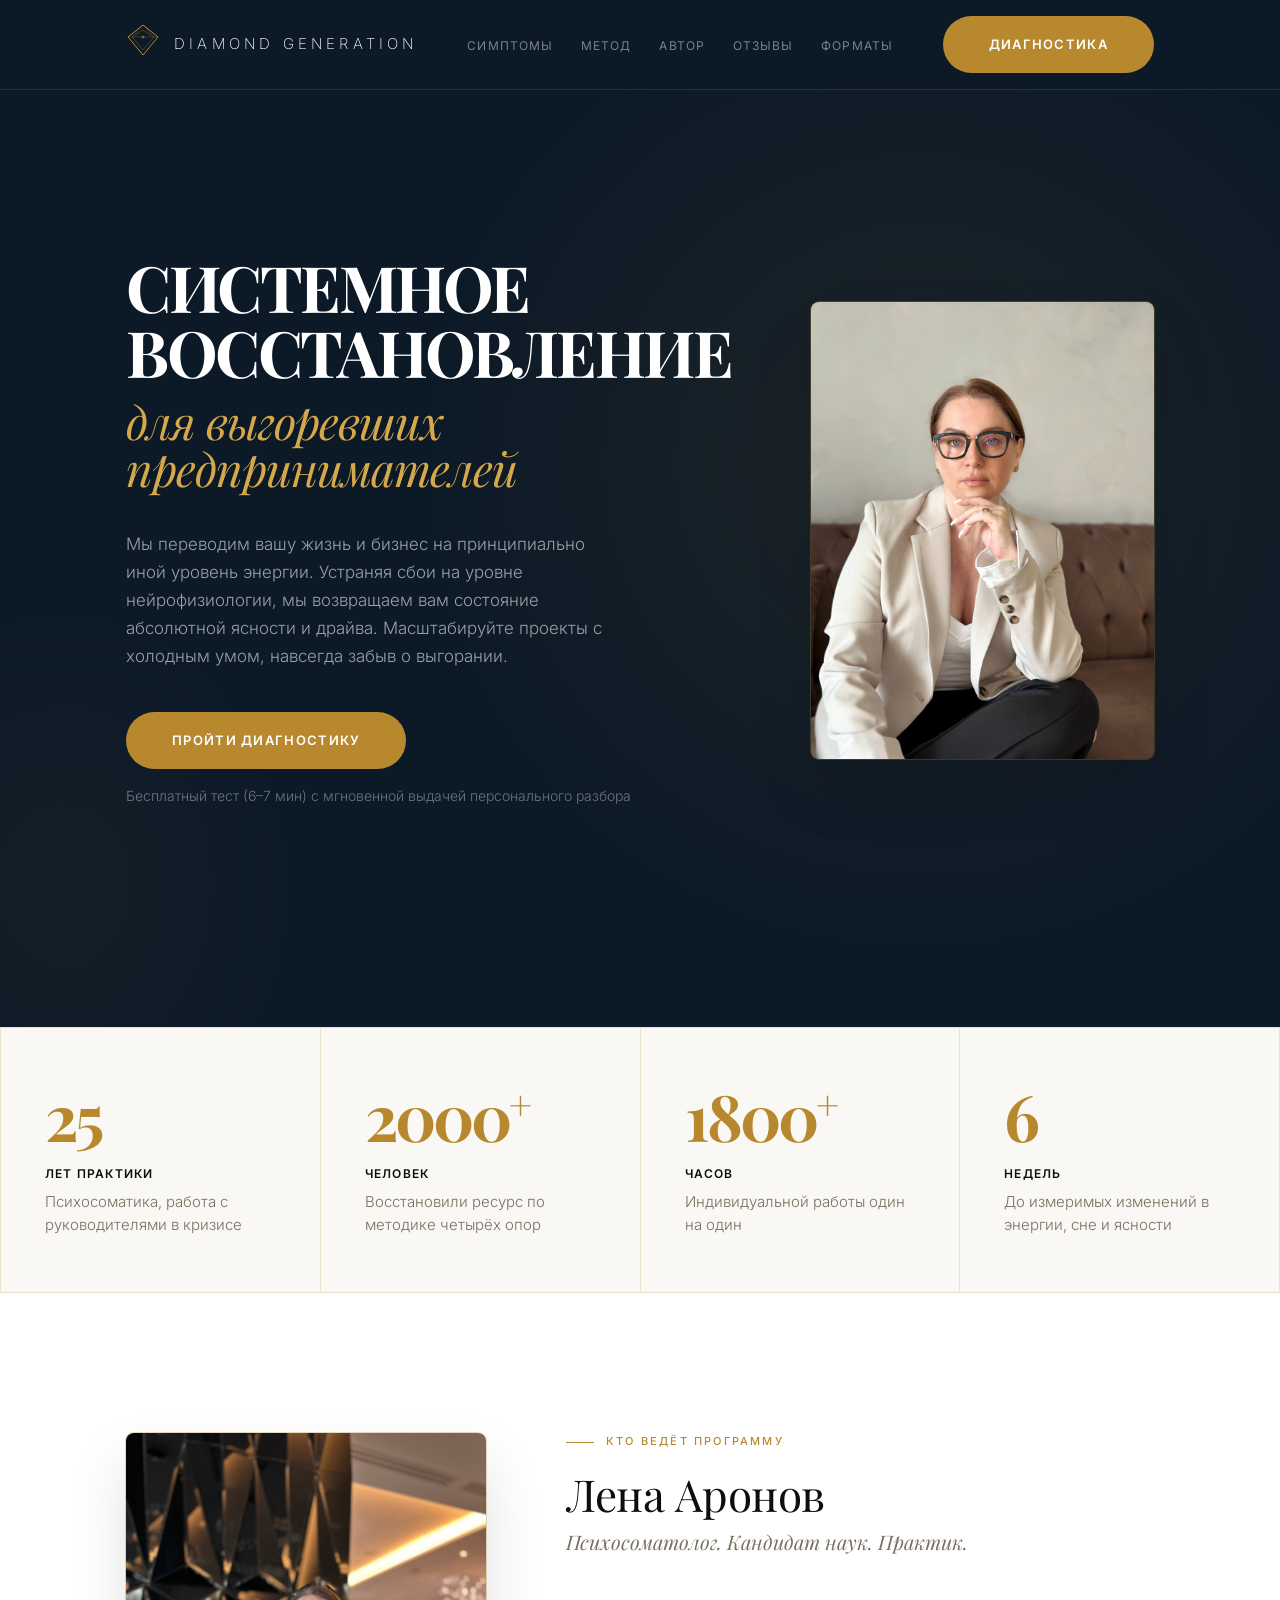
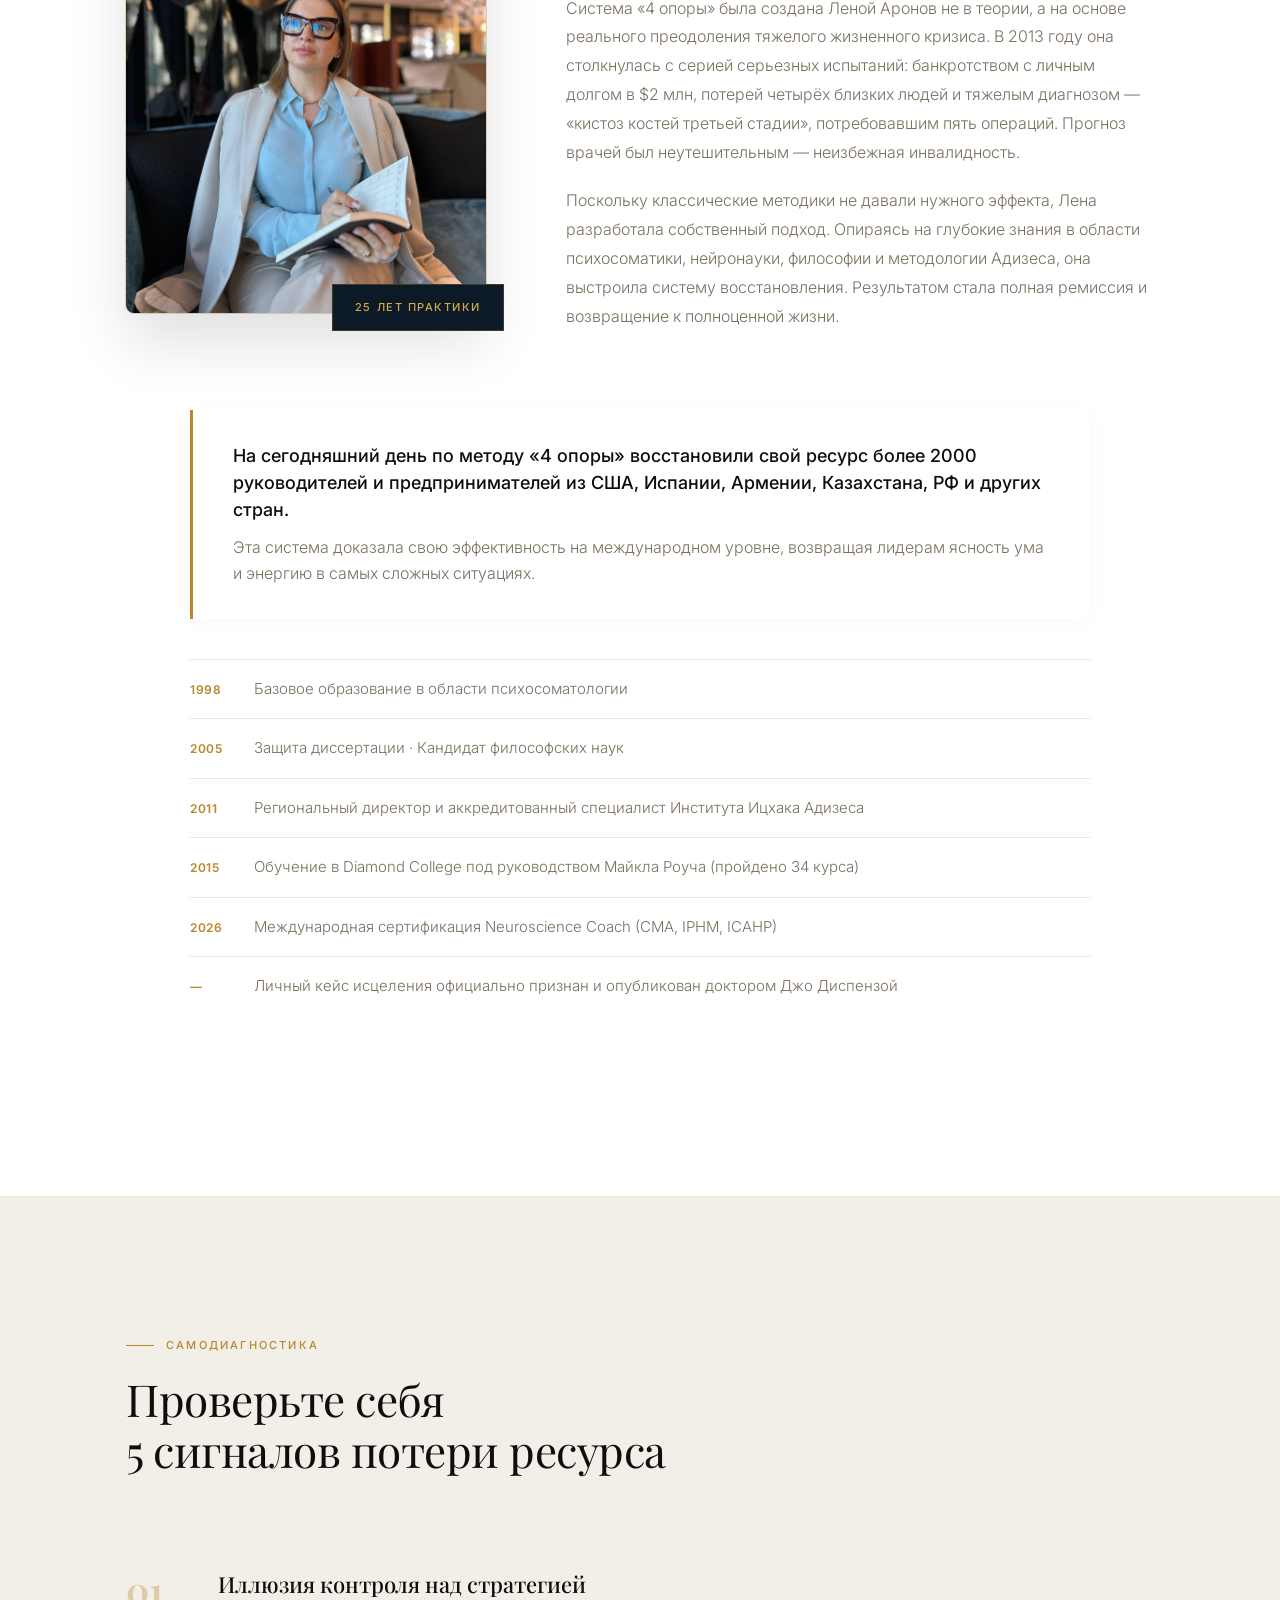
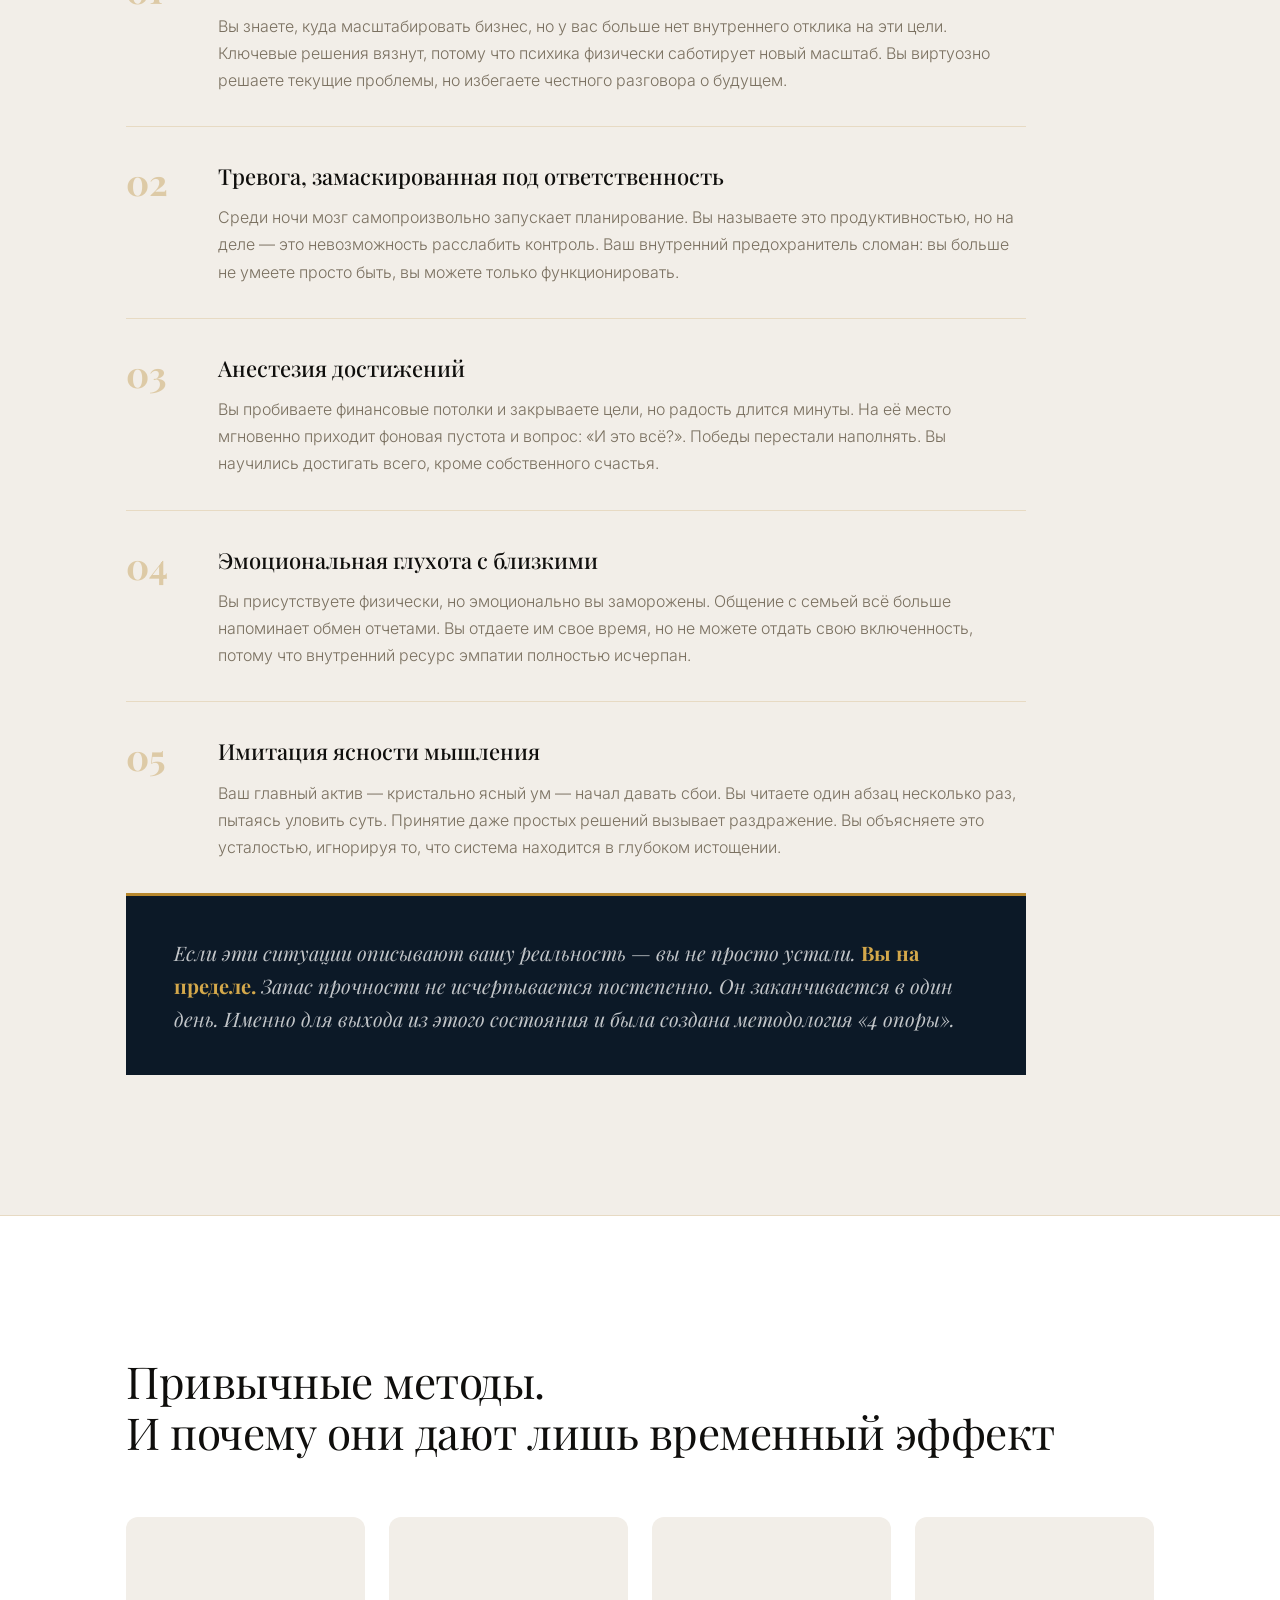
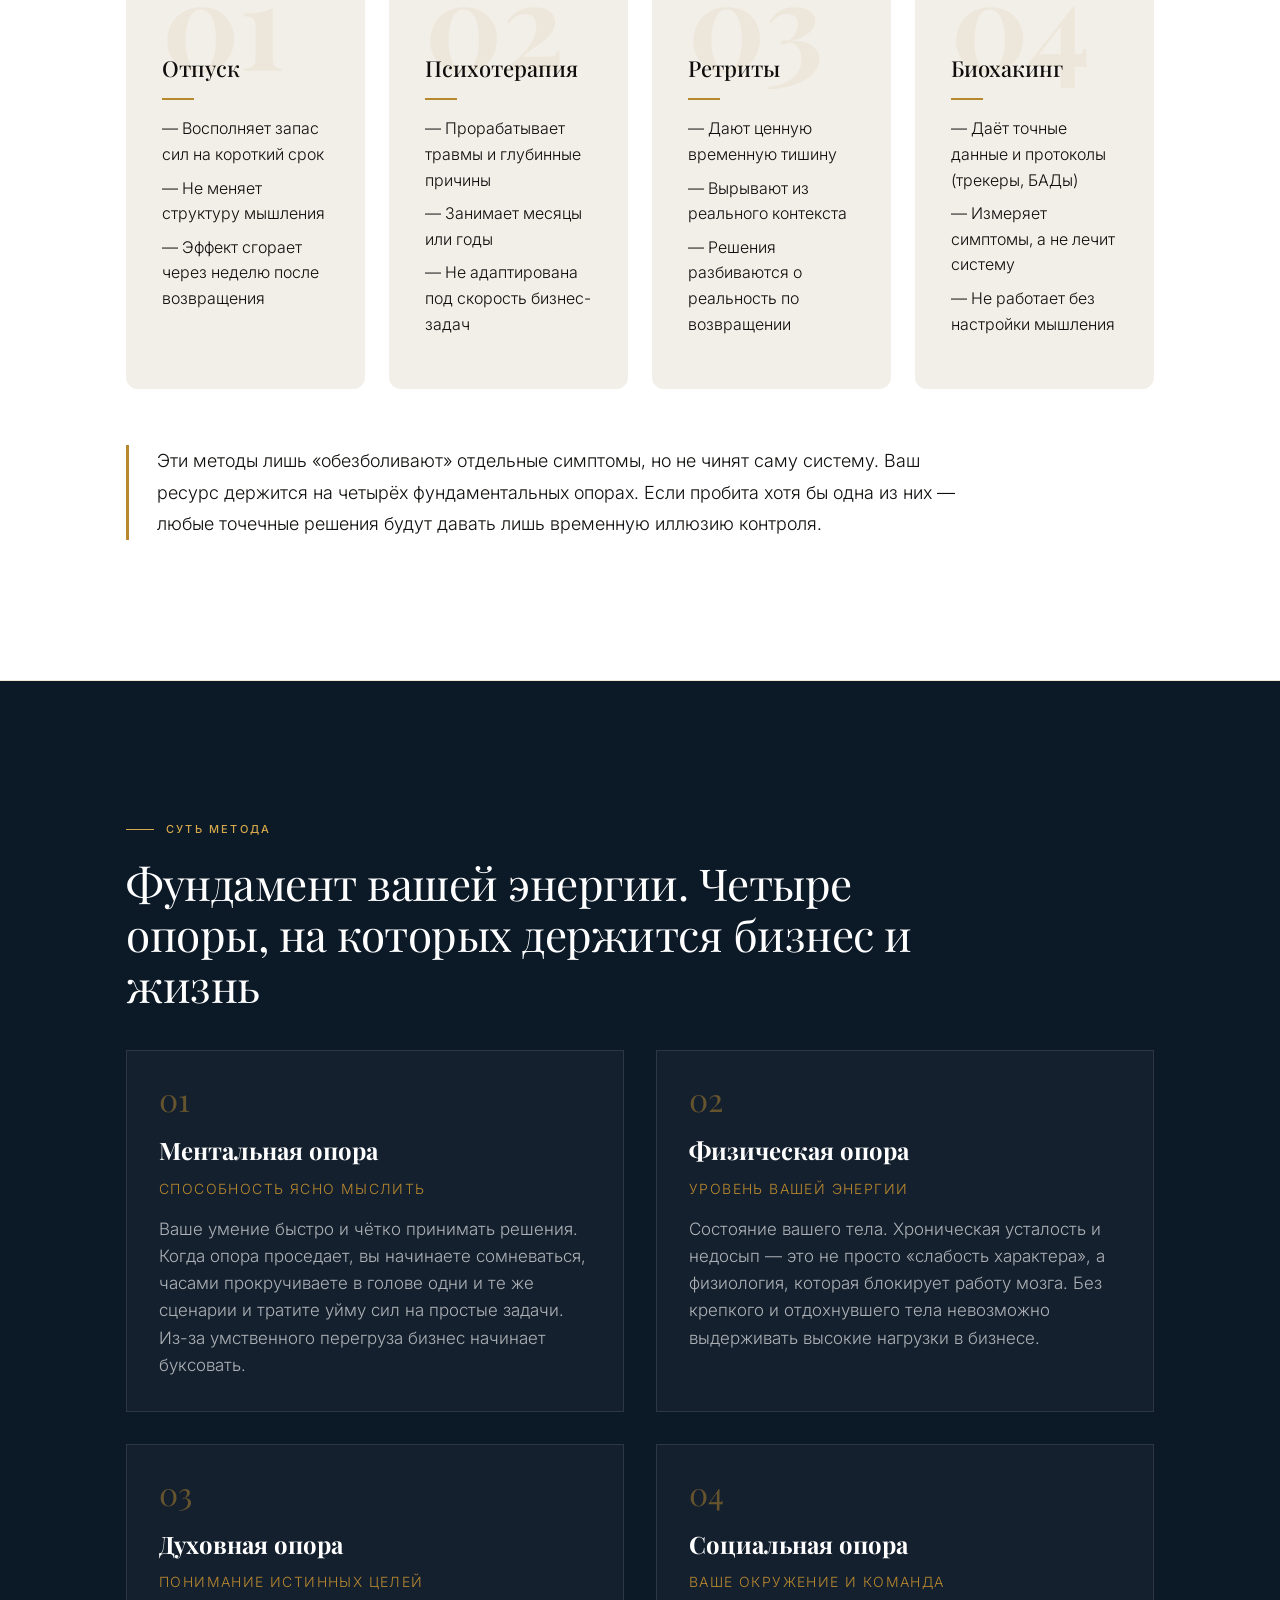
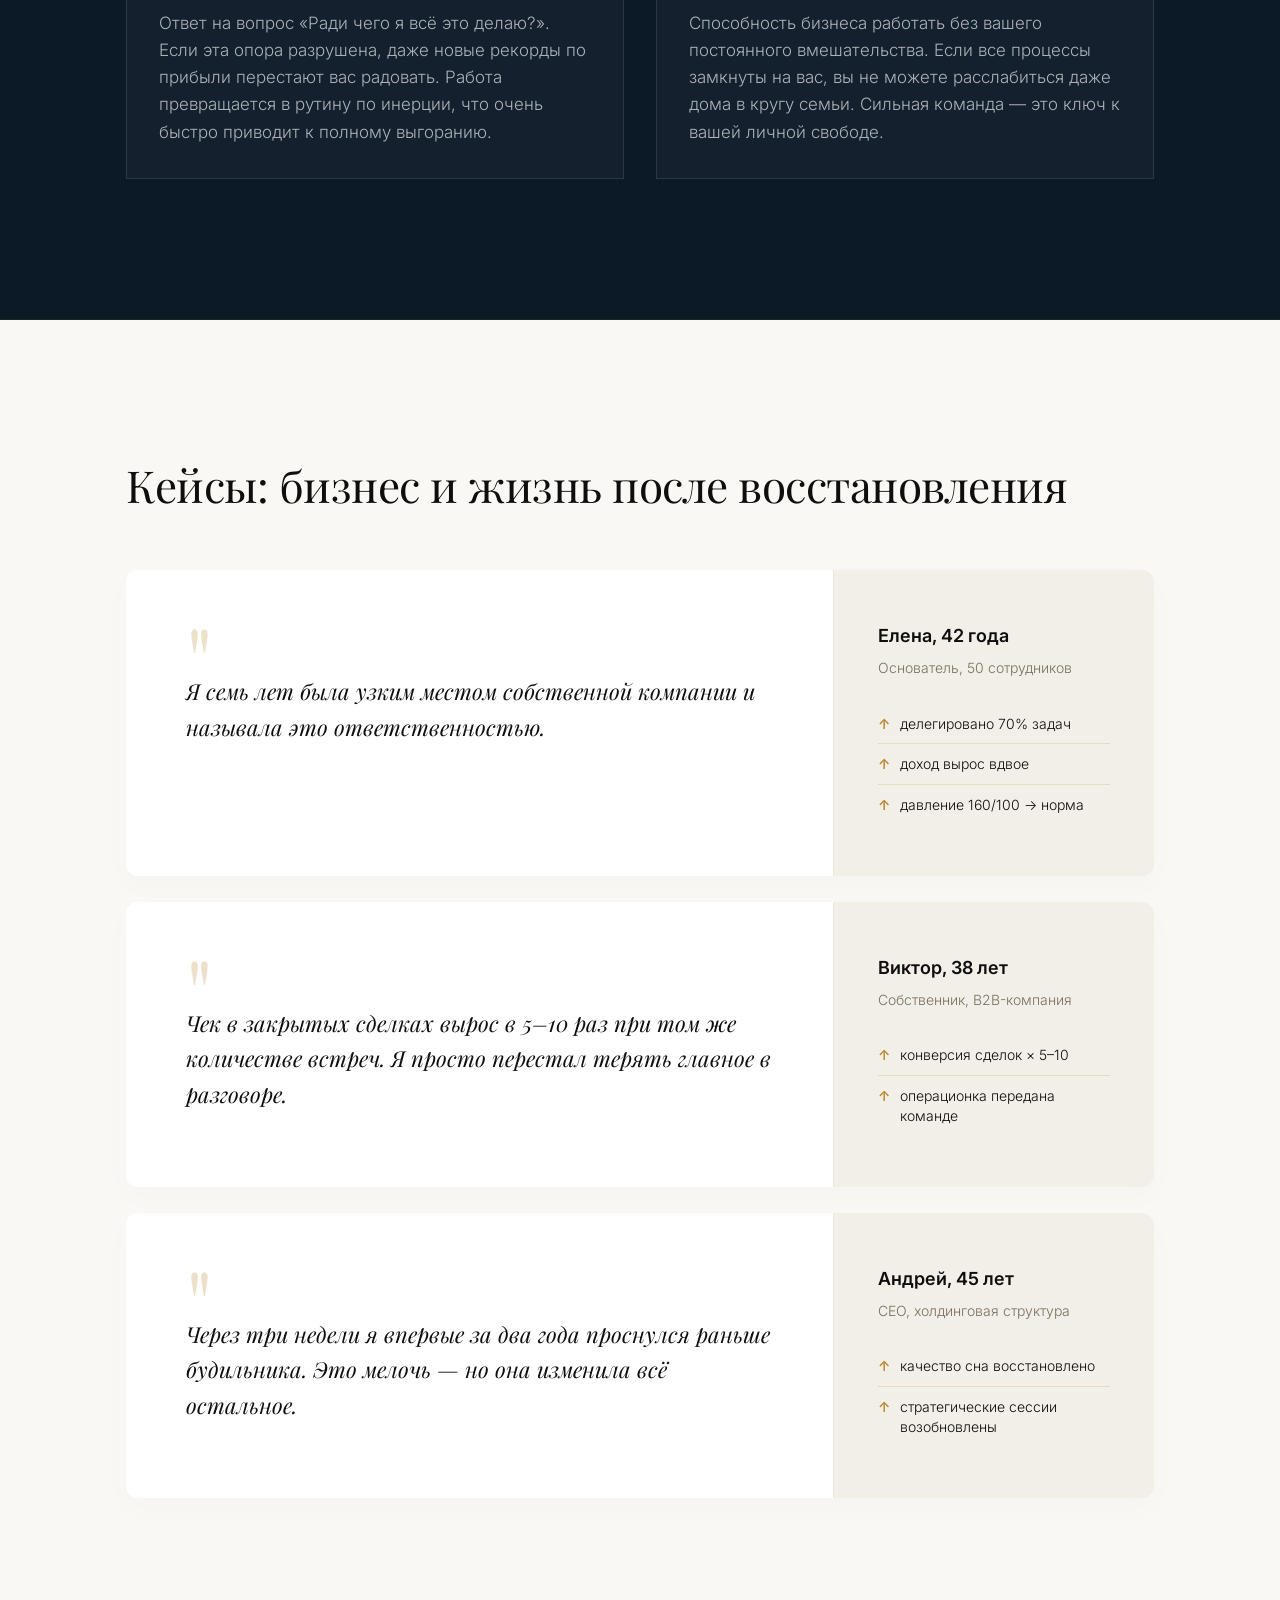
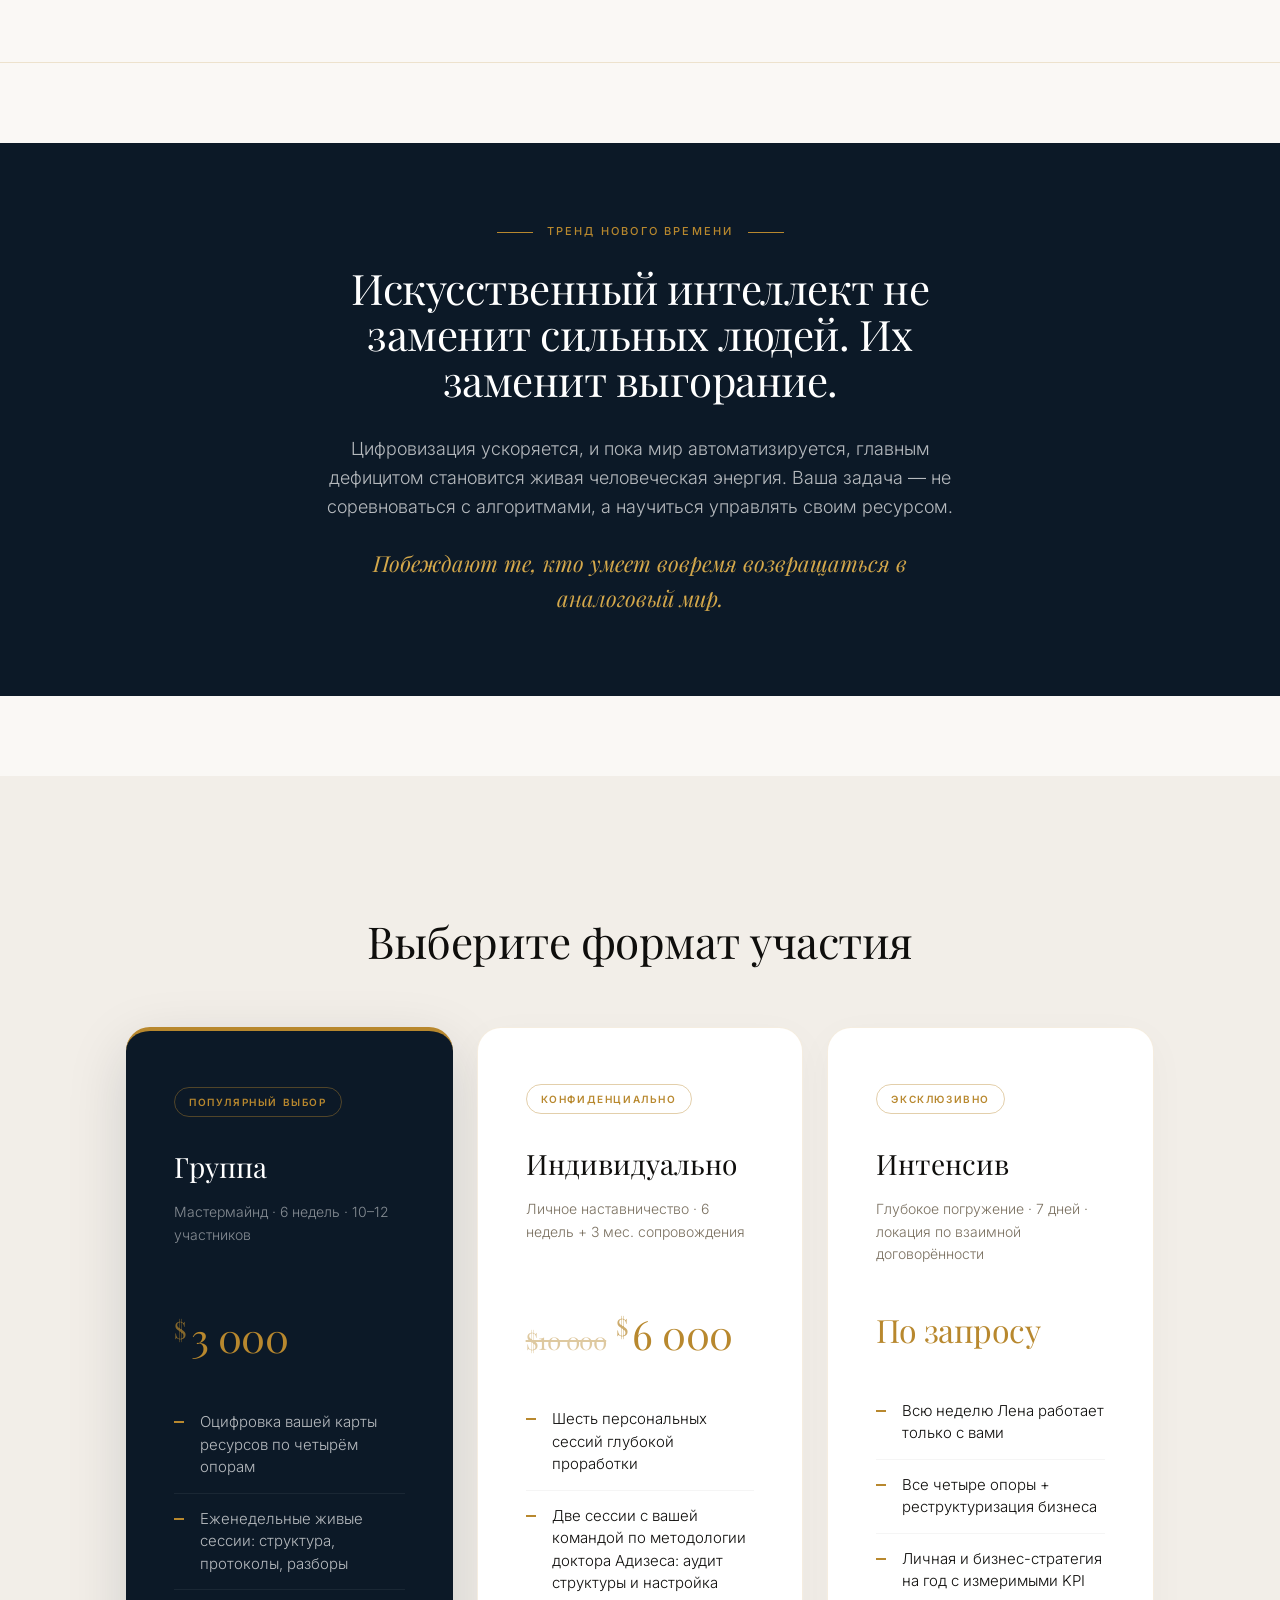
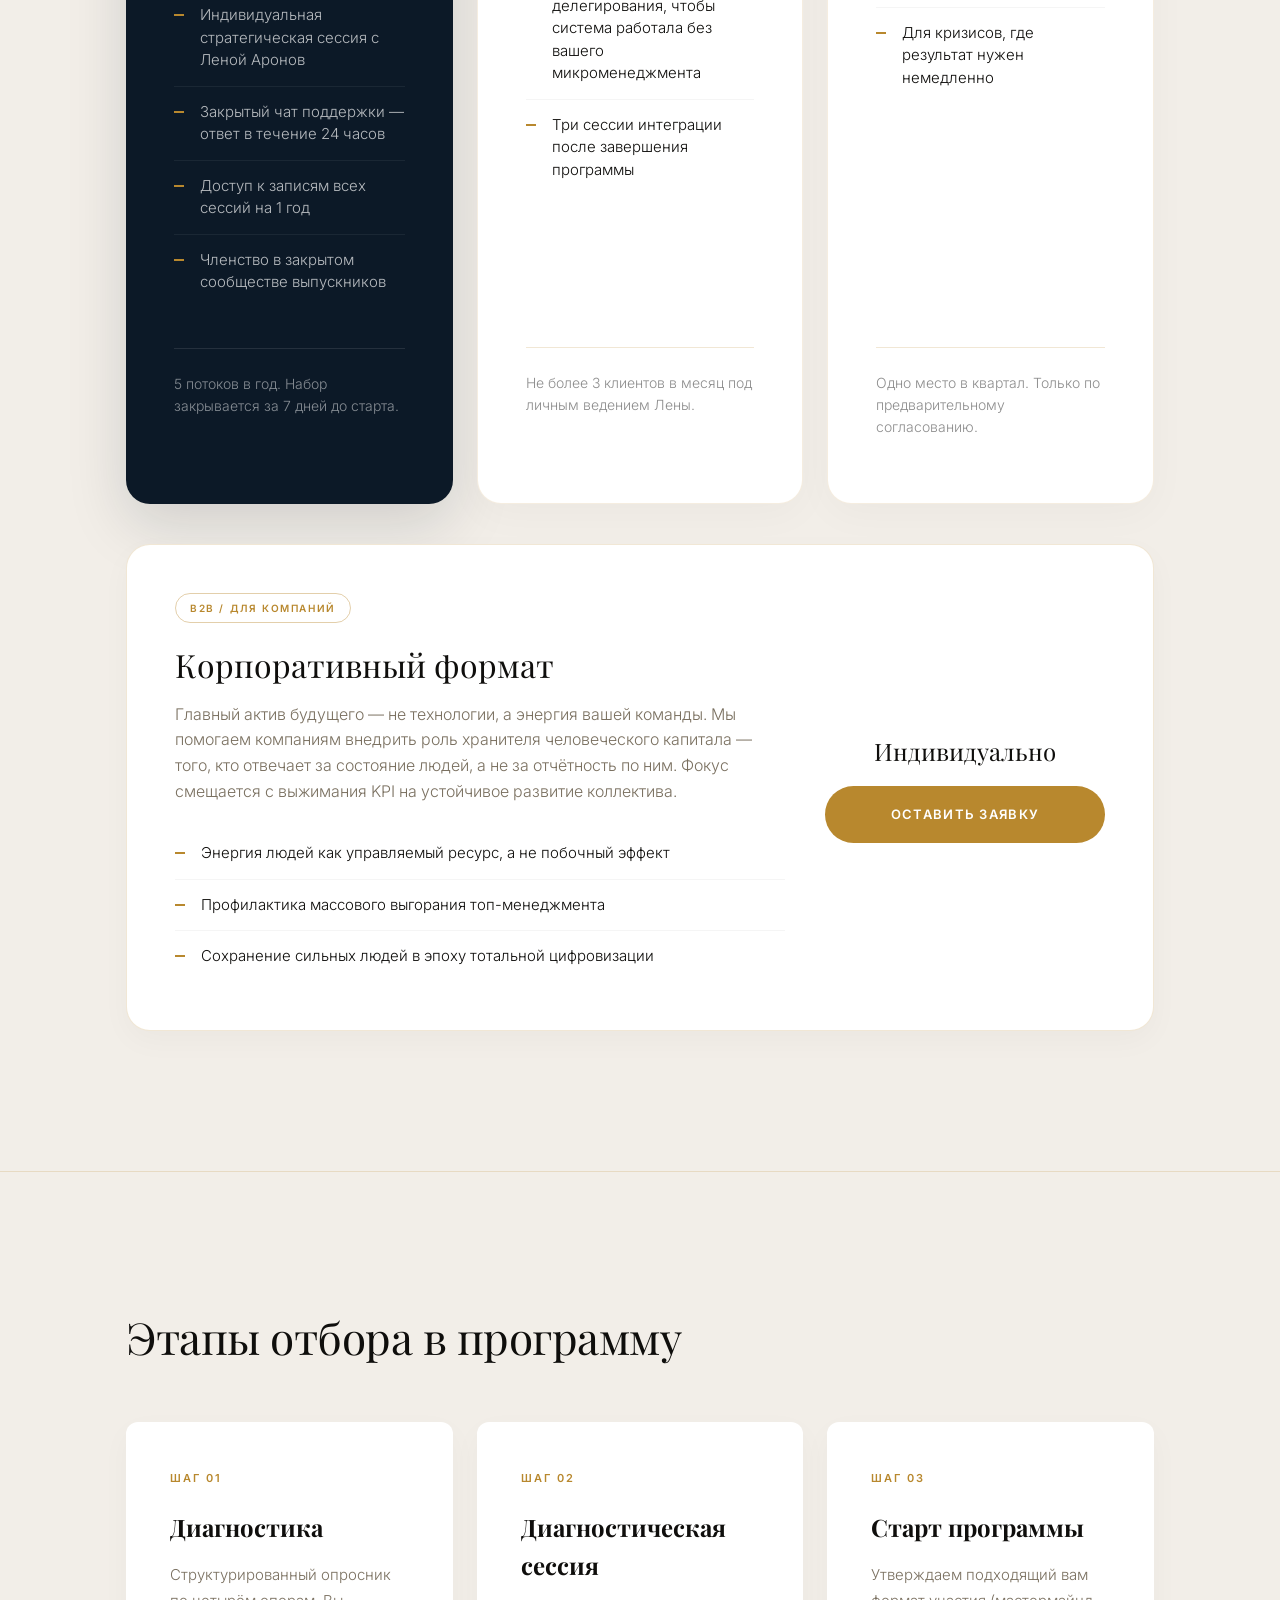
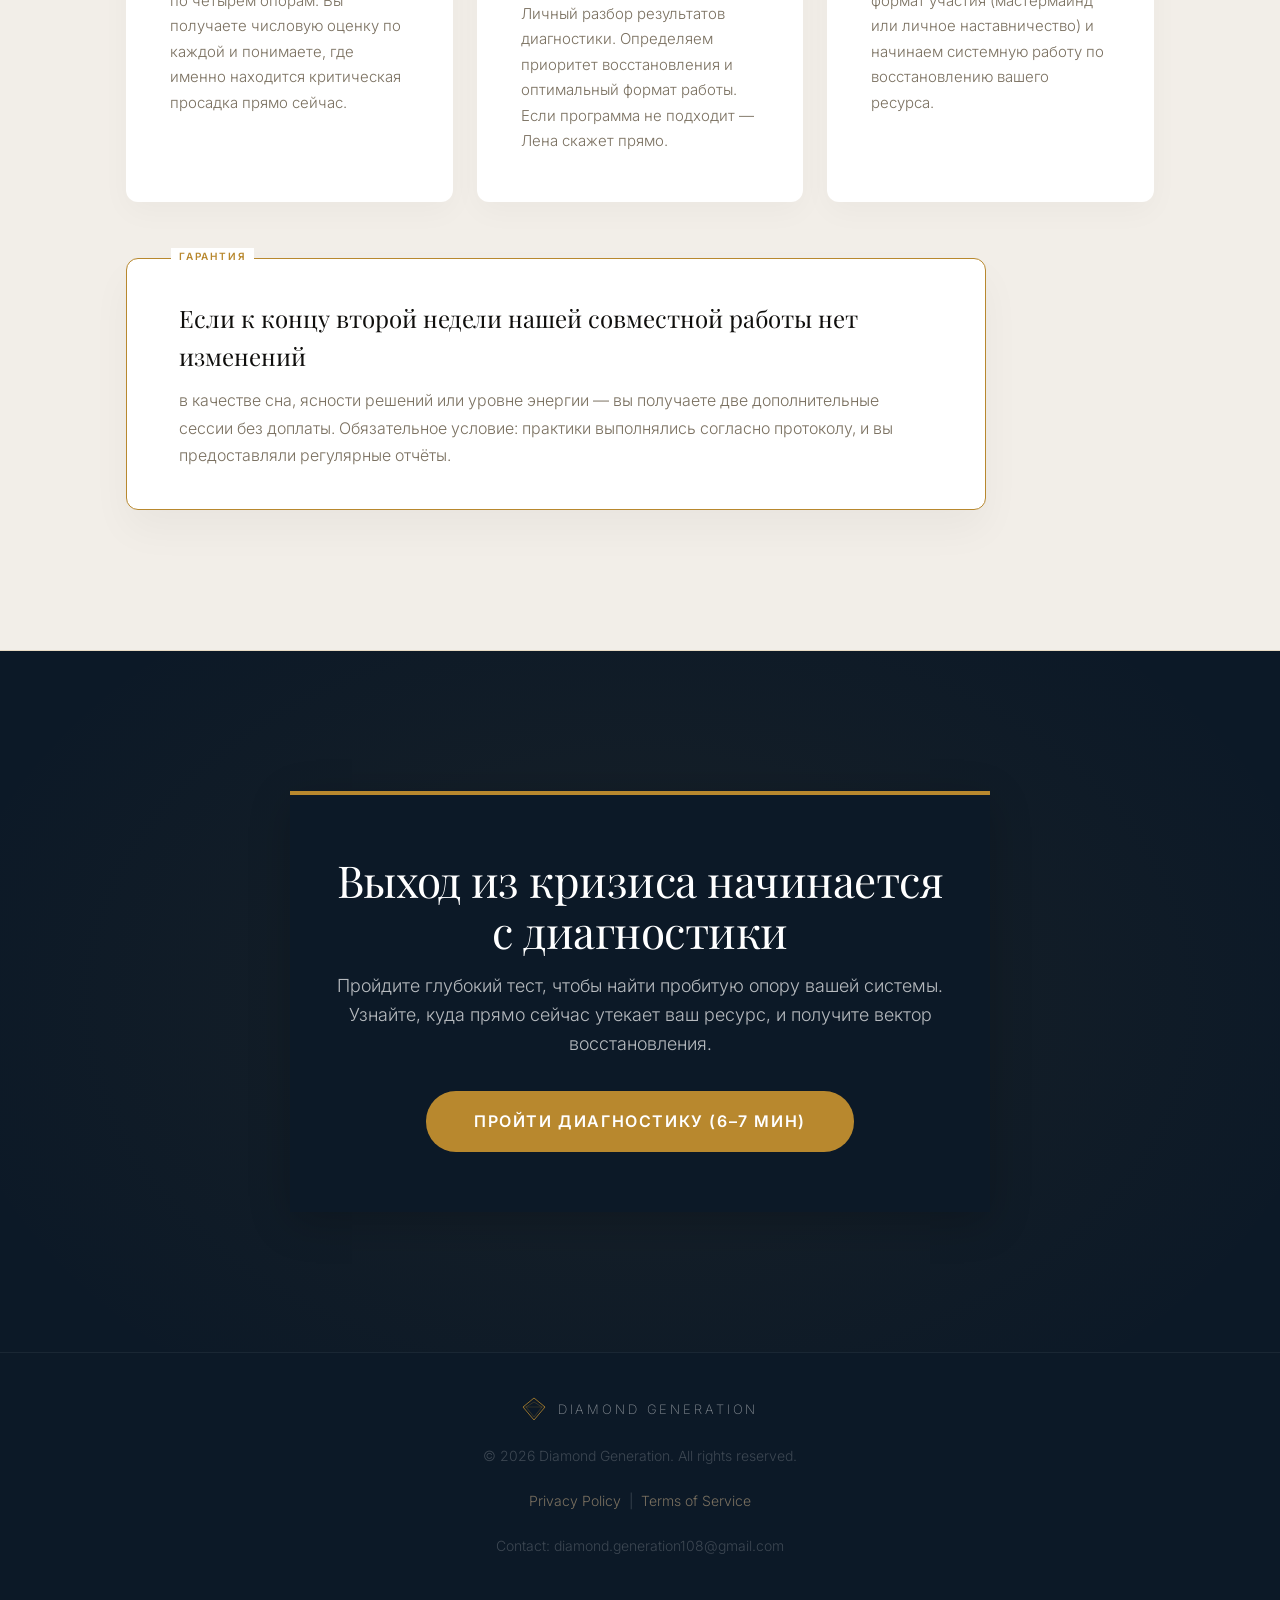
==== commit 9a5d8f3f: "Revert "Merge pull request #1 from diamondgeneration108/claude/diamond-generation-multipage-ridwj9" " ====
--- a/index.html
+++ b/index.html
@@ -3,16 +3,12 @@
 <head>
 <meta charset="utf-8">
 <meta name="viewport" content="width=device-width, initial-scale=1">
-<title>Лена Аронов · Neuroscience-coach · Diamond Generation</title>
-<meta name="description" content="Лена Аронов — Neuroscience-coach, автор метода «4 опоры». Программы для восстановления энергии, ясности и спокойных отношений с деньгами.">
-<meta property="og:title" content="Лена Аронов · Neuroscience-coach · Diamond Generation">
-<meta property="og:description" content="Программы Лены Аронов по методу «4 опоры»: восстановление энергии, ясности и спокойных отношений с деньгами.">
-<meta property="og:image" content="photo.jpg">
-<meta property="og:type" content="website">
+<title>DIAMOND GENERATION · Программа «4 опоры» · Лена Аронов</title>
+<meta name="description" content="Программа «4 опоры» — восстановление энергии и ясности для руководителей. Лена Аронов, Neuroscience-коуч.">
 <link rel="preconnect" href="https://fonts.googleapis.com">
 <link rel="preconnect" href="https://fonts.gstatic.com" crossorigin>
 <link href="https://fonts.googleapis.com/css2?family=Playfair+Display:ital,wght@0,400;0,500;0,700;1,400&family=Inter:wght@300;400;500;600&display=swap" rel="stylesheet">
-<link rel="stylesheet" href="css/style.css?v=46">
+<link rel="stylesheet" href="css/style.css?v=45">
 </head>
 <body>
 
@@ -21,6 +17,7 @@
      ══════════════════════════════════ -->
 <header class="hdr">
   <div class="hdr-in">
+    <!-- DIAMOND GENERATION logo -->
     <a href="index.html" class="logo" style="text-decoration: none; color: inherit;">
       <div class="logo-diamond">
         <svg viewBox="0 0 34 34" fill="none" xmlns="http://www.w3.org/2000/svg">
@@ -36,27 +33,17 @@
     </a>
 
     <nav><ul class="nav">
-      <li><a href="index.html">Главная</a></li>
-      <li><a href="4-opory.html">4 опоры</a></li>
-      <li><a href="feniks.html">Феникс</a></li>
-      <li><a href="telo-i-dengi.html">Тело и Деньги</a></li>
-      <li><a href="corporate.html">Для компаний</a></li>
-      <li><a href="test.html">Диагностика</a></li>
+      <li><a href="#signs">Симптомы</a></li>
+      <li><a href="#pillars">Метод</a></li>
+      <li><a href="#author">Автор</a></li>
+      <li><a href="#testi">Отзывы</a></li>
+      <li><a href="#formats">Форматы</a></li>
     </ul></nav>
 
     <div class="hdr-right">
-      <a href="test.html" class="btn" id="btn-nav">Диагностика</a>
-      <button class="burger" id="burgerBtn" aria-label="Открыть меню"><span></span><span></span><span></span></button>
-    </div>
-  </div>
-  <nav class="mobile-nav" id="mobileNav">
-    <a href="index.html">Главная</a>
-    <a href="4-opory.html">4 опоры</a>
-    <a href="feniks.html">Феникс</a>
-    <a href="telo-i-dengi.html">Тело и Деньги</a>
-    <a href="corporate.html">Для компаний</a>
-    <a href="test.html">Диагностика</a>
-  </nav>
+      <a href="#cta" class="btn" id="btn-nav">Диагностика</a>
+    </div>
+  </div>
 </header>
 
 <!-- ══════════════════════════════════
@@ -66,14 +53,11 @@
   <div class="wrap">
     <div class="hero-grid">
       <div class="rl">
-        <div class="hero-kicker"><span></span>NEUROSCIENCE-COACH<span></span></div>
-        <h1>ЛЕНА АРОНОВ<br><em style="font-size:38px; letter-spacing:-.5px; margin-top:14px; display:inline-block;">автор метода «4 опоры»</em></h1>
-        <p class="hero-lead">Лена помогает предпринимателям и людям, которые устали «функционировать», вернуть энергию, ясность мышления и спокойные, устойчивые отношения с деньгами. Метод соединяет бизнес-коучинг, психосоматику, буддийскую философию и нейронауку.</p>
-        <div style="display:flex; gap:16px; flex-wrap:wrap; margin-top:24px;">
-          <a href="#programs" class="btn">Выбрать программу</a>
-          <a href="test.html" class="btn-outline">Пройти диагностику</a>
-        </div>
-        <p class="hero-note">Бесплатный тест (6–7 мин) с мгновенной выдачей персонального разбора</p>
+
+        <h1>СИСТЕМНОЕ<br>ВОССТАНОВЛЕНИЕ<br><em style="font-size:46px; letter-spacing: -1px; margin-top:14px; display:inline-block;">для выгоревших<br>предпринимателей</em></h1>
+        <p class="hero-lead">Мы переводим вашу жизнь и бизнес на принципиально иной уровень энергии. Устраняя сбои на уровне нейрофизиологии, мы возвращаем вам состояние абсолютной ясности и драйва. Масштабируйте проекты с холодным умом, навсегда забыв о выгорании.</p>
+        <a href="test.html" class="btn" id="btn-hero" style="margin-top: 24px; display: inline-block;">ПРОЙТИ ДИАГНОСТИКУ</a>
+        <p class="hero-note" style="margin-top:16px; font-size:14px; color:rgba(255,255,255,.4);">Бесплатный тест (6–7 мин) с мгновенной выдачей персонального разбора</p>
       </div>
       <div class="rr hero-photo-col">
         <div class="hero-photo-frame">
@@ -87,19 +71,19 @@
 </section>
 
 <!-- ══════════════════════════════════
-     ДОВЕРИЕ / СТАТИСТИКА
+     STATS
      ══════════════════════════════════ -->
 <div class="stats-bar">
   <div class="stats-inner">
     <div class="stat r">
       <div class="stat-n">25</div>
       <div class="stat-title">Лет практики</div>
-      <p class="stat-desc">Психосоматика, бизнес-коучинг, работа с руководителями</p>
+      <p class="stat-desc">Психосоматика, работа с руководителями в кризисе</p>
     </div>
     <div class="stat r" style="transition-delay:.1s">
       <div class="stat-n">2000<sup>+</sup></div>
       <div class="stat-title">Человек</div>
-      <p class="stat-desc">Прошли программы Лены, включая групповые</p>
+      <p class="stat-desc">Восстановили ресурс по методике четырёх опор</p>
     </div>
     <div class="stat r" style="transition-delay:.2s">
       <div class="stat-n">1800<sup>+</sup></div>
@@ -107,42 +91,45 @@
       <p class="stat-desc">Индивидуальной работы один на один</p>
     </div>
     <div class="stat r" style="transition-delay:.3s">
-      <div class="stat-n">6<sup>+</sup></div>
-      <div class="stat-title">Стран</div>
-      <p class="stat-desc">Клиенты из США, Испании, Армении, Казахстана, России и других стран</p>
+      <div class="stat-n">6</div>
+      <div class="stat-title">Недель</div>
+      <p class="stat-desc">До измеримых изменений в энергии, сне и ясности</p>
     </div>
   </div>
 </div>
 
 <!-- ══════════════════════════════════
-     ИСТОРИЯ ЛЕНЫ
+     АВТОР
      ══════════════════════════════════ -->
 <section class="author" id="author">
   <div class="wrap">
     <div class="author-grid">
+      <!-- фото слева -->
       <div class="rl author-photo-wrap">
         <div class="author-photo-frame">
           <img src="photo2.jpg" alt="Лена Аронов">
         </div>
         <div class="author-badge">25 лет практики</div>
       </div>
+      <!-- текст справа -->
       <div class="rr author-text">
-        <div class="author-eyebrow">История Лены</div>
-        <h2>От кризиса — к методу «4 опоры»</h2>
-        <p class="author-subtitle">Neuroscience-coach. Психосоматолог. Кандидат наук.</p>
+        <div class="author-eyebrow">Кто ведёт программу</div>
+        <h2>Лена Аронов</h2>
+        <p class="author-subtitle">Психосоматолог. Кандидат наук. Практик.</p>
         <div class="author-bio">
-          <p>В 2013 году Лена прошла через серию тяжёлых испытаний одновременно: банкротство с личным долгом $2 млн, потерю четырёх близких людей и серьёзные проблемы со здоровьем. Классические методики не помогали.</p>
-          <p>Опираясь на психосоматику, нейронауку, буддийскую философию и методологию Ицхака Адизеса, она выстроила собственную систему восстановления. Так появился метод «4 опоры»: деньги, энергия и отношения держатся на четырёх опорах — физической, социальной, ментальной и духовной. Если проседает хотя бы одна, «табуретка падает», и точечные решения дают лишь временный эффект.</p>
-          <p>Личная история Лены опубликована на сайте Dr Joe Dispenza.</p>
-        </div>
-      </div>
-    </div>
-
-    <div class="author-highlight" style="margin:60px auto 40px; max-width:900px; padding:32px 40px; background:var(--card, var(--white)); border-left:3px solid var(--gold); border-radius:0 8px 8px 0; box-shadow:0 4px 20px rgba(0,0,0,0.03);">
-      <p style="margin:0; font-size:18px; color:var(--ink); font-weight:500; line-height:1.5;">Лена называет себя «мостиком служения»: её задача — не мотивировать, а дать инструменты, которыми человек сам меняет свою жизнь.</p>
-      <p style="margin:12px 0 0; color:var(--muted); font-size:16px;">Отношение к деньгам — отражение отношения к себе. Детские сценарии о деньгах не переубеждают — их проживают и переписывают через тело, внимание и выбор.</p>
-    </div>
-
+          <p>Система «4 опоры» была создана Леной Аронов не в теории, а на основе реального преодоления тяжелого жизненного кризиса. В 2013 году она столкнулась с серией серьезных испытаний: банкротством с личным долгом в $2 млн, потерей четырёх близких людей и тяжелым диагнозом — «кистоз костей третьей стадии», потребовавшим пять операций. Прогноз врачей был неутешительным — неизбежная инвалидность.</p>
+          <p>Поскольку классические методики не давали нужного эффекта, Лена разработала собственный подход. Опираясь на глубокие знания в области психосоматики, нейронауки, философии и методологии Адизеса, она выстроила систему восстановления. Результатом стала полная ремиссия и возвращение к полноценной жизни.</p>
+        </div>
+        </div>
+      </div>
+    </div>
+    
+    <div class="author-highlight" style="margin:60px auto 40px; max-width:900px; padding:32px 40px; background:var(--card); border-left:3px solid var(--gold); border-radius:0 8px 8px 0; box-shadow:0 4px 20px rgba(0,0,0,0.03);">
+      <p style="margin:0; font-size:18px; color:var(--ink); font-weight:500; line-height:1.5;">На сегодняшний день по методу «4 опоры» восстановили свой ресурс более 2000 руководителей и предпринимателей из США, Испании, Армении, Казахстана, РФ и других стран.</p>
+      <p style="margin:12px 0 0; color:var(--muted); font-size:16px;">Эта система доказала свою эффективность на международном уровне, возвращая лидерам ясность ума и энергию в самых сложных ситуациях.</p>
+    </div>
+
+    <!-- Регалии — горизонтальные строки с годом -->
     <div class="creds r" style="max-width:900px; margin:0 auto 40px; border-top:1px solid var(--line);">
       <div class="cred-row">
         <div class="cred-year">1998</div>
@@ -166,112 +153,332 @@
       </div>
       <div class="cred-row">
         <div class="cred-year">—</div>
-        <div class="cred-text">25 лет в международной ассоциации бизнеса</div>
-      </div>
-      <div class="cred-row">
-        <div class="cred-year">—</div>
-        <div class="cred-text">Организует ретриты с учителями (Лама Сарани, Лама Сумати) в Армении</div>
-      </div>
-    </div>
-  </div>
-</section>
-
-<!-- ══════════════════════════════════
-     МЕТОД «4 ОПОРЫ»
+        <div class="cred-text">Личный кейс исцеления официально признан и опубликован доктором Джо Диспензой</div>
+      </div>
+    </div>
+  </div>
+</section>
+
+<!-- ══════════════════════════════════
+     СИМПТОМЫ
+     ══════════════════════════════════ -->
+<section class="signs" id="signs">
+  <div class="wrap">
+    <div class="signs-eyebrow r">Самодиагностика</div>
+    <h2 class="r">Проверьте себя<br>5 сигналов потери ресурса</h2>
+
+    <ul class="signs-list">
+      <li class="sign-row r">
+        <div class="sign-idx">01</div>
+        <div>
+          <h3>Иллюзия контроля над стратегией</h3>
+          <p>Вы знаете, куда масштабировать бизнес, но у вас больше нет внутреннего отклика на эти цели. Ключевые решения вязнут, потому что психика физически саботирует новый масштаб. Вы виртуозно решаете текущие проблемы, но избегаете честного разговора о будущем.</p>
+        </div>
+      </li>
+      <li class="sign-row r" style="transition-delay:.07s">
+        <div class="sign-idx">02</div>
+        <div>
+          <h3>Тревога, замаскированная под ответственность</h3>
+          <p>Среди ночи мозг самопроизвольно запускает планирование. Вы называете это продуктивностью, но на деле — это невозможность расслабить контроль. Ваш внутренний предохранитель сломан: вы больше не умеете просто быть, вы можете только функционировать.</p>
+        </div>
+      </li>
+      <li class="sign-row r" style="transition-delay:.14s">
+        <div class="sign-idx">03</div>
+        <div>
+          <h3>Анестезия достижений</h3>
+          <p>Вы пробиваете финансовые потолки и закрываете цели, но радость длится минуты. На её место мгновенно приходит фоновая пустота и вопрос: «И это всё?». Победы перестали наполнять. Вы научились достигать всего, кроме собственного счастья.</p>
+        </div>
+      </li>
+      <li class="sign-row r" style="transition-delay:.21s">
+        <div class="sign-idx">04</div>
+        <div>
+          <h3>Эмоциональная глухота с близкими</h3>
+          <p>Вы присутствуете физически, но эмоционально вы заморожены. Общение с семьей всё больше напоминает обмен отчетами. Вы отдаете им свое время, но не можете отдать свою включенность, потому что внутренний ресурс эмпатии полностью исчерпан.</p>
+        </div>
+      </li>
+      <li class="sign-row r" style="transition-delay:.28s">
+        <div class="sign-idx">05</div>
+        <div>
+          <h3>Имитация ясности мышления</h3>
+          <p>Ваш главный актив — кристально ясный ум — начал давать сбои. Вы читаете один абзац несколько раз, пытаясь уловить суть. Принятие даже простых решений вызывает раздражение. Вы объясняете это усталостью, игнорируя то, что система находится в глубоком истощении.</p>
+        </div>
+      </li>
+    </ul>
+
+    <!-- Вывод визуально прикреплён к списку — без отрыва -->
+    <div class="signs-verdict r">
+      <p>Если эти ситуации описывают вашу реальность — вы не просто устали. <strong>Вы на пределе.</strong> Запас прочности не исчерпывается постепенно. Он заканчивается в один день. Именно для выхода из этого состояния и была создана методология «4 опоры».</p>
+    </div>
+  </div>
+</section>
+
+<!-- ══════════════════════════════════
+     ПОЧЕМУ НЕ СРАБОТАЛО
+     ══════════════════════════════════ -->
+<section class="why">
+  <div class="wrap">
+    <h2 class="r">Привычные методы.<br>И почему они дают лишь временный эффект</h2>
+    <div class="why-grid r">
+      <div class="why-card">
+        <span class="why-card-deco">01</span>
+        <h3>Отпуск</h3>
+        <ul style="list-style: none; padding: 0; font-size: 16px; margin-top: 16px;">
+          <li style="margin-bottom: 8px;">— Восполняет запас сил на короткий срок</li>
+          <li style="margin-bottom: 8px;">— Не меняет структуру мышления</li>
+          <li style="margin-bottom: 8px;">— Эффект сгорает через неделю после возвращения</li>
+        </ul>
+      </div>
+      <div class="why-card">
+        <span class="why-card-deco">02</span>
+        <h3>Психотерапия</h3>
+        <ul style="list-style: none; padding: 0; font-size: 16px; margin-top: 16px;">
+          <li style="margin-bottom: 8px;">— Прорабатывает травмы и глубинные причины</li>
+          <li style="margin-bottom: 8px;">— Занимает месяцы или годы</li>
+          <li style="margin-bottom: 8px;">— Не адаптирована под скорость бизнес-задач</li>
+        </ul>
+      </div>
+      <div class="why-card">
+        <span class="why-card-deco">03</span>
+        <h3>Ретриты</h3>
+        <ul style="list-style: none; padding: 0; font-size: 16px; margin-top: 16px;">
+          <li style="margin-bottom: 8px;">— Дают ценную временную тишину</li>
+          <li style="margin-bottom: 8px;">— Вырывают из реального контекста</li>
+          <li style="margin-bottom: 8px;">— Решения разбиваются о реальность по возвращении</li>
+        </ul>
+      </div>
+      <div class="why-card">
+        <span class="why-card-deco">04</span>
+        <h3>Биохакинг</h3>
+        <ul style="list-style: none; padding: 0; font-size: 16px; margin-top: 16px;">
+          <li style="margin-bottom: 8px;">— Даёт точные данные и протоколы (трекеры, БАДы)</li>
+          <li style="margin-bottom: 8px;">— Измеряет симптомы, а не лечит систему</li>
+          <li style="margin-bottom: 8px;">— Не работает без настройки мышления</li>
+        </ul>
+      </div>
+    </div>
+    <p class="why-conclusion r">
+      Эти методы лишь «обезболивают» отдельные симптомы, но не чинят саму систему. Ваш ресурс держится на четырёх фундаментальных опорах. Если пробита хотя бы одна из них — любые точечные решения будут давать лишь временную иллюзию контроля.
+    </p>
+  </div>
+</section>
+
+<!-- ══════════════════════════════════
+     ЧЕТЫРЕ ОПОРЫ
      ══════════════════════════════════ -->
 <section class="pillars" id="pillars">
   <div class="wrap">
     <div class="pillars-eyebrow">Суть метода</div>
-    <h2 class="r" style="max-width:800px; margin-bottom:10px;">Четыре опоры, на которых держатся деньги, энергия и отношения</h2>
+    <h2 class="r" style="max-width:800px; margin-bottom:10px;">Фундамент вашей энергии. Четыре опоры, на которых держится бизнес и жизнь</h2>
     <div class="static-pillars" style="display:grid; grid-template-columns:1fr 1fr; gap:32px; margin-top:40px;">
       <div class="st-card" style="background:rgba(255,255,255,0.03); padding:32px; border:1px solid rgba(255,255,255,0.1);">
         <div style="font-size:32px; color:var(--gold); font-family:var(--serif); line-height:1; opacity:0.5; margin-bottom:16px;">01</div>
-        <h3 style="font-family:var(--serif); font-size:24px; color:var(--white); margin:0 0 8px;">Физическая опора</h3>
-        <p style="color:rgba(255,255,255,0.65); line-height:1.6; margin:0;">Тело и уровень энергии. Пока тело в напряжении и выживании, ресурс не восстанавливается, а деньги не удерживаются.</p>
-      </div>
+        <h3 style="font-family:var(--serif); font-size:24px; color:var(--white); margin:0 0 8px;">Ментальная опора</h3>
+        <div style="font-size:14px; text-transform:uppercase; letter-spacing:0.1em; color:var(--gold); margin-bottom:16px;">Способность ясно мыслить</div>
+        <p style="color:rgba(255,255,255,0.65); line-height:1.6; margin:0;">Ваше умение быстро и чётко принимать решения. Когда опора проседает, вы начинаете сомневаться, часами прокручиваете в голове одни и те же сценарии и тратите уйму сил на простые задачи. Из-за умственного перегруза бизнес начинает буксовать.</p>
+      </div>
+
       <div class="st-card" style="background:rgba(255,255,255,0.03); padding:32px; border:1px solid rgba(255,255,255,0.1);">
         <div style="font-size:32px; color:var(--gold); font-family:var(--serif); line-height:1; opacity:0.5; margin-bottom:16px;">02</div>
-        <h3 style="font-family:var(--serif); font-size:24px; color:var(--white); margin:0 0 8px;">Социальная опора</h3>
-        <p style="color:rgba(255,255,255,0.65); line-height:1.6; margin:0;">Окружение, границы и структура дела. Если всё замкнуто на вас, свободы не будет даже при большом доходе.</p>
-      </div>
+        <h3 style="font-family:var(--serif); font-size:24px; color:var(--white); margin:0 0 8px;">Физическая опора</h3>
+        <div style="font-size:14px; text-transform:uppercase; letter-spacing:0.1em; color:var(--gold); margin-bottom:16px;">Уровень вашей энергии</div>
+        <p style="color:rgba(255,255,255,0.65); line-height:1.6; margin:0;">Состояние вашего тела. Хроническая усталость и недосып — это не просто «слабость характера», а физиология, которая блокирует работу мозга. Без крепкого и отдохнувшего тела невозможно выдерживать высокие нагрузки в бизнесе.</p>
+      </div>
+
       <div class="st-card" style="background:rgba(255,255,255,0.03); padding:32px; border:1px solid rgba(255,255,255,0.1);">
         <div style="font-size:32px; color:var(--gold); font-family:var(--serif); line-height:1; opacity:0.5; margin-bottom:16px;">03</div>
-        <h3 style="font-family:var(--serif); font-size:24px; color:var(--white); margin:0 0 8px;">Ментальная опора</h3>
-        <p style="color:rgba(255,255,255,0.65); line-height:1.6; margin:0;">Ясность мышления и способность принимать решения без перегруза и бесконечного прокручивания сценариев.</p>
-      </div>
+        <h3 style="font-family:var(--serif); font-size:24px; color:var(--white); margin:0 0 8px;">Духовная опора</h3>
+        <div style="font-size:14px; text-transform:uppercase; letter-spacing:0.1em; color:var(--gold); margin-bottom:16px;">Понимание истинных целей</div>
+        <p style="color:rgba(255,255,255,0.65); line-height:1.6; margin:0;">Ответ на вопрос «Ради чего я всё это делаю?». Если эта опора разрушена, даже новые рекорды по прибыли перестают вас радовать. Работа превращается в рутину по инерции, что очень быстро приводит к полному выгоранию.</p>
+      </div>
+
       <div class="st-card" style="background:rgba(255,255,255,0.03); padding:32px; border:1px solid rgba(255,255,255,0.1);">
         <div style="font-size:32px; color:var(--gold); font-family:var(--serif); line-height:1; opacity:0.5; margin-bottom:16px;">04</div>
-        <h3 style="font-family:var(--serif); font-size:24px; color:var(--white); margin:0 0 8px;">Духовная опора</h3>
-        <p style="color:rgba(255,255,255,0.65); line-height:1.6; margin:0;">Понимание, ради чего всё это. Без неё даже успех перестаёт радовать, а достижения не наполняют.</p>
-      </div>
-    </div>
-  </div>
-</section>
-
-<!-- ══════════════════════════════════
-     ПРОГРАММЫ
-     ══════════════════════════════════ -->
-<section class="formats" id="programs">
-  <div class="wrap">
-    <h2 class="r">Программы Лены Аронов</h2>
+        <h3 style="font-family:var(--serif); font-size:24px; color:var(--white); margin:0 0 8px;">Социальная опора</h3>
+        <div style="font-size:14px; text-transform:uppercase; letter-spacing:0.1em; color:var(--gold); margin-bottom:16px;">Ваше окружение и команда</div>
+        <p style="color:rgba(255,255,255,0.65); line-height:1.6; margin:0;">Способность бизнеса работать без вашего постоянного вмешательства. Если все процессы замкнуты на вас, вы не можете расслабиться даже дома в кругу семьи. Сильная команда — это ключ к вашей личной свободе.</p>
+      </div>
+    </div>
+
+  </div>
+</section>
+
+<!-- ══════════════════════════════════
+     ОТЗЫВЫ
+     ══════════════════════════════════ -->
+<section class="testi" id="testi">
+  <div class="wrap">
+    <h2 class="r">Кейсы: бизнес и жизнь после восстановления</h2>
+    <div class="testi-list">
+
+      <div class="testi-card r">
+        <div class="testi-quote-col">
+          <span class="testi-quote-mark">"</span>
+          <div class="testi-quote-text">Я семь лет была узким местом собственной компании и называла это ответственностью.</div>
+        </div>
+        <div class="testi-meta-col">
+          <div class="testi-name">Елена, 42 года</div>
+          <div class="testi-role">Основатель, 50 сотрудников</div>
+          <div class="testi-results">
+            <div class="testi-result-item">делегировано 70% задач</div>
+            <div class="testi-result-item">доход вырос вдвое</div>
+            <div class="testi-result-item">давление 160/100 → норма</div>
+          </div>
+        </div>
+      </div>
+
+      <div class="testi-card r" style="transition-delay:.1s">
+        <div class="testi-quote-col">
+          <span class="testi-quote-mark">"</span>
+          <div class="testi-quote-text">Чек в закрытых сделках вырос в 5–10 раз при том же количестве встреч. Я просто перестал терять главное в разговоре.</div>
+        </div>
+        <div class="testi-meta-col">
+          <div class="testi-name">Виктор, 38 лет</div>
+          <div class="testi-role">Собственник, B2B-компания</div>
+          <div class="testi-results">
+            <div class="testi-result-item">конверсия сделок × 5–10</div>
+            <div class="testi-result-item">операционка передана команде</div>
+          </div>
+        </div>
+      </div>
+
+
+      <div class="testi-card r" style="transition-delay:.2s">
+        <div class="testi-quote-col">
+          <span class="testi-quote-mark">"</span>
+          <div class="testi-quote-text">Через три недели я впервые за два года проснулся раньше будильника. Это мелочь — но она изменила всё остальное.</div>
+        </div>
+        <div class="testi-meta-col">
+          <div class="testi-name">Андрей, 45 лет</div>
+          <div class="testi-role">CEO, холдинговая структура</div>
+          <div class="testi-results">
+            <div class="testi-result-item">качество сна восстановлено</div>
+            <div class="testi-result-item">стратегические сессии возобновлены</div>
+          </div>
+        </div>
+      </div>
+
+    </div>
+  </div>
+</section>
+
+<!-- ══════════════════════════════════
+     AI TREND MANIFESTO
+     ══════════════════════════════════ -->
+<section class="ai-trend" style="padding: 80px 24px; background: var(--navy); color: var(--paper); text-align: center; margin: 80px 0;">
+  <div class="wrap" style="max-width: 760px; padding-bottom: 0;">
+    <div class="hero-kicker" style="justify-content: center; margin-bottom: 24px;"><span></span>ТРЕНД НОВОГО ВРЕМЕНИ<span></span></div>
+    <h2 style="color: var(--white); font-size: clamp(28px, 4vw, 42px); line-height: 1.1; margin-bottom: 32px; letter-spacing: -0.5px;">Искусственный интеллект не заменит сильных людей. Их заменит выгорание.</h2>
+    <p style="font-size: 18px; color: rgba(255,255,255,0.7); margin-bottom: 24px;">Цифровизация ускоряется, и пока мир автоматизируется, главным дефицитом становится живая человеческая энергия. Ваша задача — не соревноваться с алгоритмами, а научиться управлять своим ресурсом.</p>
+    <p style="font-size: 22px; color: var(--goldl); font-style: italic; font-family: var(--serif);">Побеждают те, кто умеет вовремя возвращаться в аналоговый мир.</p>
+  </div>
+</section>
+
+<!-- ══════════════════════════════════
+     ФОРМАТЫ
+     ══════════════════════════════════ -->
+<section class="formats" id="formats">
+  <div class="wrap">
+    <h2 class="r">Выберите формат участия</h2>
     <div class="formats-grid">
 
-      <div class="fmt featured r">
+      <div class="fmt featured r" style="transition-delay:.05s">
         <div class="fmt-top">
-          <div class="fmt-badge">Для руководителей</div>
-          <h3>4 опоры</h3>
-          <div class="fmt-sub">Системное восстановление для выгоревших предпринимателей и руководителей.</div>
-        </div>
+          <div class="fmt-badge">Популярный выбор</div>
+          <h3>Группа</h3>
+          <div class="fmt-sub">Мастермайнд · 6 недель · 10–12 участников</div>
+        </div>
+        <div class="fmt-price"><span>$</span>3 000</div>
         <ul class="fmt-list">
-          <li>Диагностика четырёх опор и точки утечки ресурса</li>
-          <li>Работа с ясностью мышления, энергией и делегированием</li>
-          <li>Индивидуальный или групповой формат</li>
-        </ul>
-        <a href="4-opory.html" class="btn" style="margin-top:auto; text-align:center;">Подробнее о программе</a>
-      </div>
-
-      <div class="fmt r" style="transition-delay:.1s">
+          <li>Оцифровка вашей карты ресурсов по четырём опорам</li>
+          <li>Еженедельные живые сессии: структура, протоколы, разборы</li>
+          <li>Индивидуальная стратегическая сессия с Леной Аронов</li>
+          <li>Закрытый чат поддержки — ответ в течение 24 часов</li>
+          <li>Доступ к записям всех сессий на 1 год</li>
+          <li>Членство в закрытом сообществе выпускников</li>
+        </ul>
+        <div class="fmt-limit">5 потоков в год. Набор закрывается за 7 дней до старта.</div>
+      </div>
+
+      <div class="fmt r" style="transition-delay:.15s">
         <div class="fmt-top">
-          <div class="fmt-badge">Психосоматика</div>
-          <h3>Феникс</h3>
-          <div class="fmt-sub">Новые отношения с собой и своим телом через психосоматику и мудрость тибетской медицины.</div>
-        </div>
+          <div class="fmt-badge">Конфиденциально</div>
+          <h3>Индивидуально</h3>
+          <div class="fmt-sub">Личное наставничество · 6 недель + 3 мес. сопровождения</div>
+        </div>
+        <div class="fmt-price"><s style="opacity:.45;font-size:.6em;vertical-align:middle">$10 000</s> <span>$</span>6 000</div>
         <ul class="fmt-list">
-          <li>Работа с телом, эмоциями и энергией</li>
-          <li>Индивидуально, в группе или в паре</li>
-          <li>Школа активного долголетия</li>
-        </ul>
-        <a href="feniks.html" class="btn" style="margin-top:auto; text-align:center;">Подробнее о программе</a>
-      </div>
-
-      <div class="fmt r" style="transition-delay:.2s">
+          <li>Шесть персональных сессий глубокой проработки</li>
+          <li>Две сессии с вашей командой по методологии доктора Адизеса: аудит структуры и настройка делегирования, чтобы система работала без вашего микроменеджмента</li>
+          <li>Три сессии интеграции после завершения программы</li>
+
+        </ul>
+        <div class="fmt-limit">Не более 3 клиентов в месяц под личным ведением Лены.</div>
+      </div>
+
+      <div class="fmt r" style="transition-delay:.25s">
         <div class="fmt-top">
-          <div class="fmt-badge">Через тело</div>
-          <h3>Тело и Деньги</h3>
-          <div class="fmt-sub">Как вернуть энергию и выстроить спокойные отношения с деньгами через тело.</div>
-        </div>
+          <div class="fmt-badge">Эксклюзивно</div>
+          <h3>Интенсив</h3>
+          <div class="fmt-sub">Глубокое погружение · 7 дней · локация по взаимной договорённости</div>
+        </div>
+        <div class="fmt-price" style="font-size:32px;letter-spacing:-.5px;">По запросу</div>
         <ul class="fmt-list">
-          <li>Работа со стрессом, телом и финансовыми сценариями</li>
-          <li>Практики, рабочая тетрадь, групповой чат</li>
-          <li>Можно идти в своём темпе</li>
-        </ul>
-        <a href="telo-i-dengi.html" class="btn" style="margin-top:auto; text-align:center;">Подробнее о программе</a>
-      </div>
-
-      <div class="fmt r" style="transition-delay:.3s">
-        <div class="fmt-top">
-          <div class="fmt-badge">B2B</div>
-          <h3>Для компаний</h3>
-          <div class="fmt-sub">Энергия команды как управляемый ресурс. Профилактика выгорания топ-менеджмента.</div>
-        </div>
-        <ul class="fmt-list">
-          <li>Роль «хранителя человеческого капитала» в компании</li>
-          <li>Сохранение сильных людей в команде</li>
-          <li>Индивидуальный формат под запрос</li>
-        </ul>
-        <a href="corporate.html" class="btn" style="margin-top:auto; text-align:center;">Оставить заявку</a>
-      </div>
-
+          <li>Всю неделю Лена работает только с вами</li>
+          <li>Все четыре опоры + реструктуризация бизнеса</li>
+          <li>Личная и бизнес-стратегия на год с измеримыми KPI</li>
+          <li>Для кризисов, где результат нужен немедленно</li>
+        </ul>
+        <div class="fmt-limit">Одно место в квартал. Только по предварительному согласованию.</div>
+      </div>
+
+    </div>
+
+    <div class="corporate-banner r" style="margin-top: 40px; background: var(--white); padding: 48px; border-radius: 24px; box-shadow: 0 10px 30px rgba(0,0,0,0.03); display: flex; flex-wrap: wrap; gap: 40px; align-items: center; border: 1px solid var(--line);">
+      <div style="flex: 1; min-width: 300px;">
+        <div class="fmt-badge" style="margin-bottom: 16px;">B2B / Для компаний</div>
+        <h3 style="font-family: var(--serif); font-size: 32px; margin: 0 0 12px; font-weight: 400;">Корпоративный формат</h3>
+        <p style="color: var(--muted); font-size: 16px; margin: 0 0 24px;">Главный актив будущего — не технологии, а энергия вашей команды. Мы помогаем компаниям внедрить роль хранителя человеческого капитала — того, кто отвечает за состояние людей, а не за отчётность по ним. Фокус смещается с выжимания KPI на устойчивое развитие коллектива.</p>
+        <ul class="fmt-list" style="margin-bottom: 0;">
+          <li>Энергия людей как управляемый ресурс, а не побочный эффект</li>
+          <li>Профилактика массового выгорания топ-менеджмента</li>
+          <li>Сохранение сильных людей в эпоху тотальной цифровизации</li>
+        </ul>
+      </div>
+      <div style="flex: 0 0 auto; width: 100%; max-width: 280px; text-align: center;">
+        <div style="font-family: var(--serif); font-size: 24px; margin-bottom: 16px;">Индивидуально</div>
+        <a href="mailto:diamond.generation108@gmail.com?subject=Корпоративный формат (B2B) - Заявка" class="btn" style="width: 100%;">ОСТАВИТЬ ЗАЯВКУ</a>
+      </div>
+    </div>
+
+  </div>
+</section>
+
+<!-- ══════════════════════════════════
+     КАК НАЧАТЬ
+     ══════════════════════════════════ -->
+<section class="howto">
+  <div class="wrap">
+    <h2 class="r">Этапы отбора в программу</h2>
+    <div class="steps">
+      <div class="step r">
+        <div class="step-num">Шаг 01</div>
+        <h3>Диагностика</h3>
+        <p>Структурированный опросник по четырём опорам. Вы получаете числовую оценку по каждой и понимаете, где именно находится критическая просадка прямо сейчас.</p>
+      </div>
+      <div class="step r" style="transition-delay:.1s">
+        <div class="step-num">Шаг 02</div>
+        <h3>Диагностическая сессия</h3>
+        <p>Личный разбор результатов диагностики. Определяем приоритет восстановления и оптимальный формат работы. Если программа не подходит — Лена скажет прямо.</p>
+      </div>
+      <div class="step r" style="transition-delay:.2s">
+        <div class="step-num">Шаг 03</div>
+        <h3>Старт программы</h3>
+        <p>Утверждаем подходящий вам формат участия (мастермайнд или личное наставничество) и начинаем системную работу по восстановлению вашего ресурса.</p>
+      </div>
+    </div>
+    <div class="guarantee r">
+      <b>Если к концу второй недели нашей совместной работы нет изменений</b>
+      <p>в качестве сна, ясности решений или уровне энергии — вы получаете две дополнительные сессии без доплаты. Обязательное условие: практики выполнялись согласно протоколу, и вы предоставляли регулярные отчёты.</p>
     </div>
   </div>
 </section>
@@ -282,9 +489,10 @@
 <section class="cta-section" id="cta">
   <div class="wrap">
     <div class="cta-inner" style="display:block; max-width:700px; margin:0 auto; text-align:center; padding:60px 40px; background:var(--navy); border-top:4px solid var(--gold); box-shadow:0 10px 40px rgba(0,0,0,0.2);">
-      <h2 style="margin-bottom:16px; color:#fff;">Не знаете, с какой программы начать?</h2>
-      <p class="cta-lead" style="color:rgba(255,255,255,0.7); font-size:18px; margin-bottom:32px; line-height:1.6;">Пройдите бесплатную диагностику (6–7 минут) и получите персональный разбор, где именно сейчас утекает ваш ресурс.</p>
-      <a href="test.html" class="btn" style="padding:18px 48px; font-size:16px; display:inline-block; font-weight:600;">Пройти диагностику</a>
+      <h2 style="margin-bottom:16px; color:#fff;">Выход из кризиса начинается с диагностики</h2>
+      <p class="cta-lead" style="color:rgba(255,255,255,0.7); font-size:18px; margin-bottom:32px; line-height:1.6;">Пройдите глубокий тест, чтобы найти пробитую опору вашей системы. Узнайте, куда прямо сейчас утекает ваш ресурс, и получите вектор восстановления.</p>
+      <a href="test.html" class="btn" style="padding:18px 48px; font-size:16px; display:inline-block; font-weight:600;">ПРОЙТИ ДИАГНОСТИКУ (6–7 МИН)</a>
+
     </div>
   </div>
 </section>
@@ -293,8 +501,8 @@
      FOOTER
      ══════════════════════════════════ -->
 <footer>
-  <div class="footer-in" style="flex-direction:column; align-items:center; text-align:center; gap:20px;">
-    <div class="footer-logo">
+  <div class="footer-in" style="flex-direction:column; align-items:center; text-align:center; gap:16px;">
+    <div class="footer-logo" style="margin-bottom:8px;">
       <svg viewBox="0 0 24 24" fill="none" xmlns="http://www.w3.org/2000/svg">
         <polygon points="12,1 23,10 12,23 1,10" fill="none" stroke="#b8882e" stroke-width=".8"/>
         <polygon points="12,5 20,10 12,20 4,10" fill="none" stroke="#b8882e" stroke-width=".5" opacity=".5"/>
@@ -302,19 +510,14 @@
       </svg>
       <span class="footer-logo-text">Diamond Generation</span>
     </div>
-    <nav class="footer-nav">
-      <a href="index.html">Главная</a>
-      <a href="4-opory.html">4 опоры</a>
-      <a href="feniks.html">Феникс</a>
-      <a href="telo-i-dengi.html">Тело и Деньги</a>
-      <a href="corporate.html">Для компаний</a>
-      <a href="test.html">Диагностика</a>
-    </nav>
     <div class="footer-copy" style="font-size:14px; max-width:800px;">
       © 2026 Diamond Generation. All rights reserved.<br><br>
-      <a href="privacy.html" style="color:var(--muted);text-decoration:none;">Privacy Policy</a> &nbsp;|&nbsp;
+      <a href="privacy.html" style="color:var(--muted);text-decoration:none;">Privacy Policy</a> &nbsp;|&nbsp; 
       <a href="terms.html" style="color:var(--muted);text-decoration:none;">Terms of Service</a><br><br>
-      Contact: diamond.generation108@gmail.com &nbsp;·&nbsp; <a href="https://instagram.com/lena.aronovv" target="_blank" rel="noopener">Instagram @lena.aronovv</a>
+      Contact: diamond.generation108@gmail.com<br><br>
+      <span style="font-size:12px;opacity:0.7;display:block;margin-top:16px;">
+
+      </span>
     </div>
   </div>
 </footer>
@@ -322,7 +525,7 @@
 <!-- ══════════════════════════════════
      JS
      ══════════════════════════════════ -->
-<script src="js/main.js?v=4"></script>
+<script src="js/main.js?v=3"></script>
 
 </body>
-</html>
+</html>
--- a/css/style.css
+++ b/css/style.css
@@ -111,24 +111,6 @@
 .hdr-right{display:flex;align-items:center;gap:24px;flex-shrink:0;}
 #clock{font-size:12px;color:rgba(255,255,255,.3);letter-spacing:.05em;font-variant-numeric:tabular-nums;}
 
-/* Utility grids (used by inner content pages) */
-.grid-2{display:grid;grid-template-columns:repeat(2,1fr);gap:24px;}
-.grid-3{display:grid;grid-template-columns:repeat(3,1fr);gap:24px;}
-@media(max-width:1040px){.grid-2,.grid-3{grid-template-columns:repeat(2,1fr);}}
-@media(max-width:580px){.grid-2,.grid-3{grid-template-columns:1fr;}}
-
-/* Burger (mobile nav toggle) */
-.burger{display:none;flex-direction:column;justify-content:center;gap:5px;width:36px;height:36px;background:none;border:none;cursor:pointer;padding:0;flex-shrink:0;}
-.burger span{display:block;width:24px;height:2px;background:var(--white);transition:transform .25s,opacity .25s;}
-.burger.open span:nth-child(1){transform:translateY(7px) rotate(45deg);}
-.burger.open span:nth-child(2){opacity:0;}
-.burger.open span:nth-child(3){transform:translateY(-7px) rotate(-45deg);}
-
-.mobile-nav{display:none;flex-direction:column;background:var(--navy);border-top:1px solid rgba(184,136,46,.2);}
-.mobile-nav.open{display:flex;}
-.mobile-nav a{padding:18px 32px;font-size:13px;font-weight:400;letter-spacing:.08em;text-transform:uppercase;color:rgba(255,255,255,.7);border-bottom:1px solid rgba(255,255,255,.06);}
-.mobile-nav a:hover{color:var(--goldl);}
-
 /* ══════════════════════════════════════
    HERO
    ══════════════════════════════════════ */
@@ -659,10 +641,6 @@
 .footer-logo svg{width:24px;height:24px;}
 .footer-logo-text{font-size:13px;font-weight:200;letter-spacing:.22em;text-transform:uppercase;color:rgba(255,255,255,.5);}
 .footer-copy{font-size:13px;color:rgba(255,255,255,.2);}
-.footer-nav{display:flex;gap:24px;flex-wrap:wrap;justify-content:center;}
-.footer-nav a{font-size:12px;letter-spacing:.06em;text-transform:uppercase;color:rgba(255,255,255,.45);transition:color .2s;}
-.footer-nav a:hover{color:var(--goldl);}
-.footer-copy a{color:var(--goldl);text-decoration:none;}
 
 /* ══════════════════════════════════════
    RESPONSIVE
@@ -673,9 +651,8 @@
 @media(max-width:1040px){
   .wrap,.hdr-in,footer{padding-left:32px;padding-right:32px;}
 
-  /* Навигация скрыта, вместо неё бургер */
+  /* Навигация скрыта */
   .nav{display:none;}
-  .burger{display:flex;}
 
   /* Типографика */
   h2{font-size:34px;}
@@ -800,11 +777,10 @@
   .cta-section .btn{font-size:14px !important;padding:18px 24px !important;}
 
   /* Хедер */
-  .hdr-right{flex-shrink:0;gap:12px;}
-  #btn-nav{display:none;}
+  .hdr-right{flex-shrink:0;}
+  #btn-nav{padding:12px 20px;font-size:12px;}
   .logo-text{font-size:12px;letter-spacing:.18em;}
 
   /* Футер */
   footer{padding:40px 20px;}
-  .footer-nav{gap:14px 20px;}
 }
